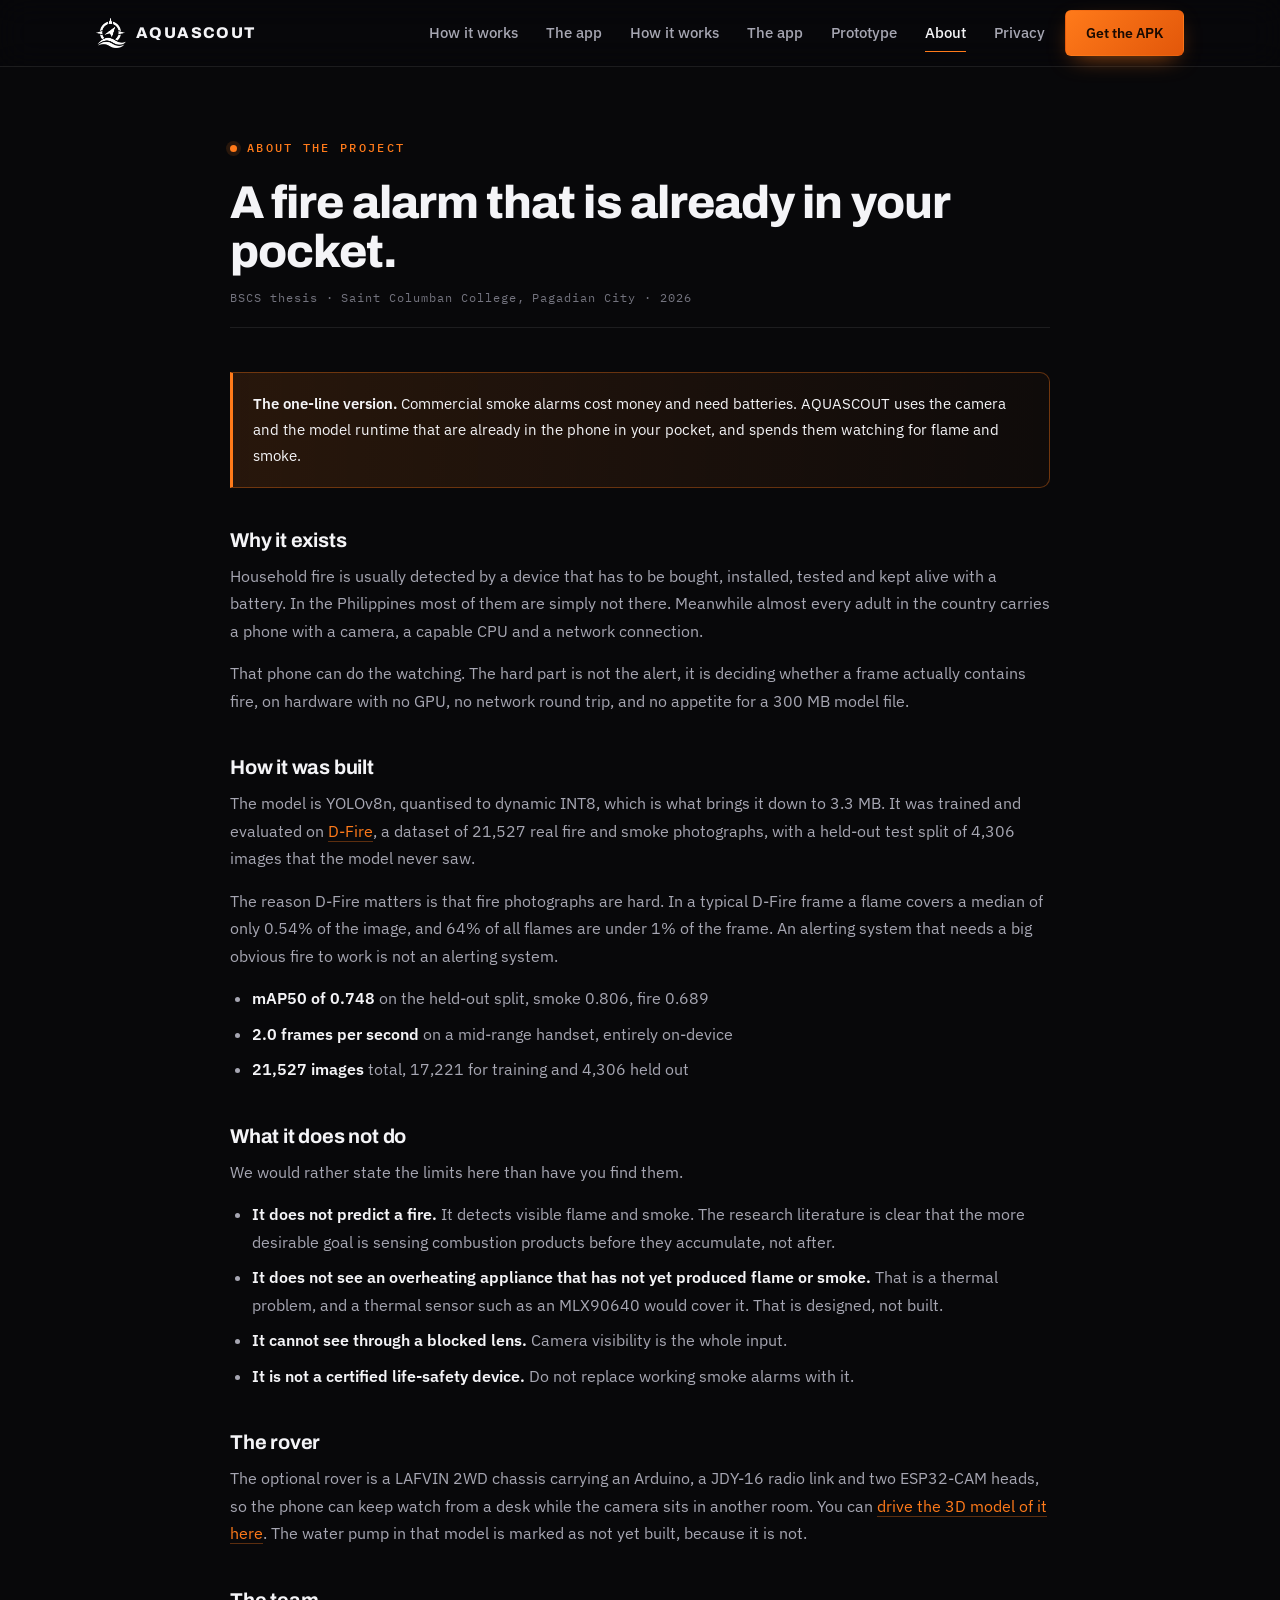
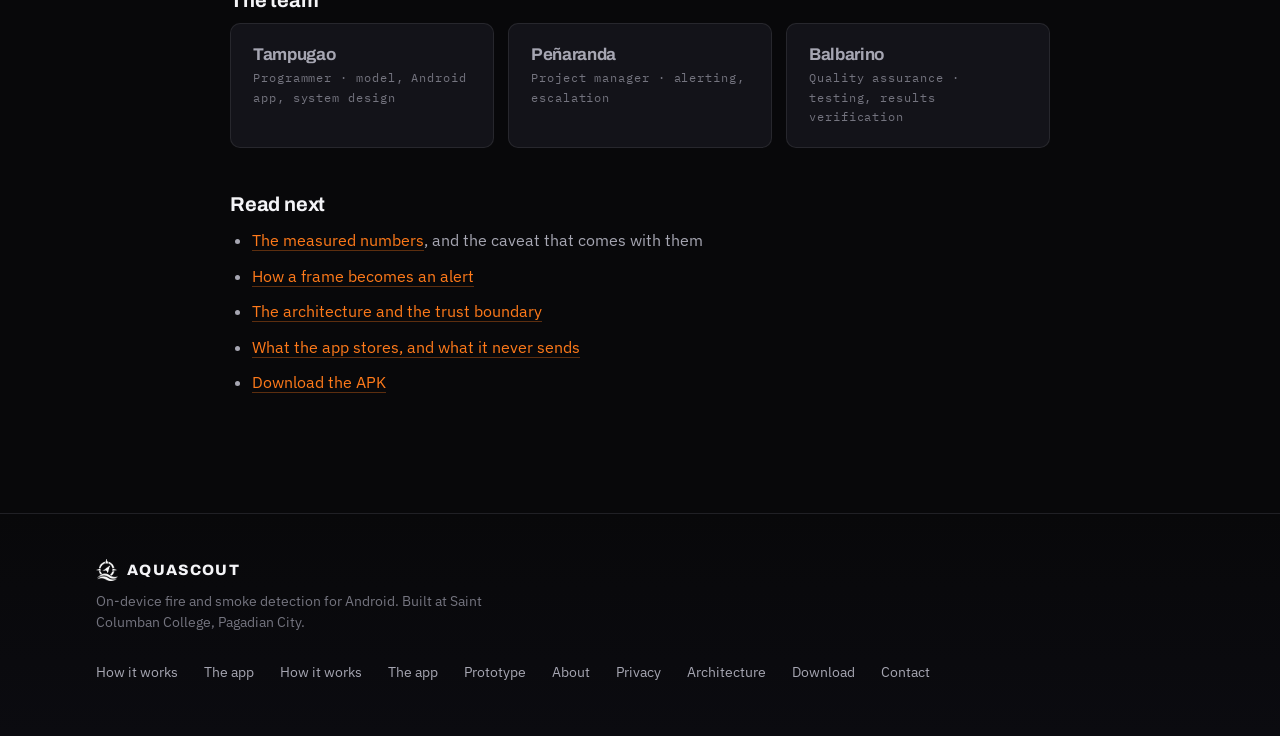
==== about.html @ 347cc7b7 "Team roles, drop the prototype band, and fix two real overflow bugs Team - Malolot is now Balbarino," ====
<!doctype html>
<html lang="en">
<head>
<meta charset="utf-8" />
<meta name="viewport" content="width=device-width, initial-scale=1" />
<title>About — AQUASCOUT</title>
<meta name="description" content="AQUASCOUT is a BSCS thesis project at Saint Columban College: on-device fire and smoke detection for Android, built on a custom YOLOv8n model." />
<meta name="theme-color" content="#08080A" />

<meta property="og:type" content="website" />
<meta property="og:site_name" content="AQUASCOUT" />
<meta property="og:title" content="About AQUASCOUT" />
<meta property="og:description" content="A BSCS thesis project at Saint Columban College, Pagadian City." />
<meta property="og:image" content="/og-image.png" />
<meta name="twitter:card" content="summary_large_image" />
<meta name="twitter:image" content="/og-image.png" />

<link rel="icon" type="image/png" sizes="32x32" href="/favicon-32.png" />
<link rel="icon" type="image/png" sizes="16x16" href="/favicon-16.png" />
<link rel="apple-touch-icon" sizes="180x180" href="/apple-touch-icon.png" />
<link rel="manifest" href="/site.webmanifest" />
<link rel="preconnect" href="https://fonts.googleapis.com" />
<link rel="preconnect" href="https://fonts.gstatic.com" crossorigin />
<link href="https://fonts.googleapis.com/css2?family=Archivo:wdth,wght@75..110,500..800&family=IBM+Plex+Mono:wght@400;500;600&family=IBM+Plex+Sans:wght@300;400;500;600&display=swap" rel="stylesheet" />
<link rel="stylesheet" href="/style.css" />
</head>
<body>

<header class="topbar">
  <div class="wrap topbar-inner">
    <a class="brand" href="/" aria-label="AQUASCOUT home">
      <img class="brand-mark" src="/mark-light.png" alt="" width="30" height="30" />
      <span class="brand-word">AQUASCOUT</span>
    </a>

    <nav class="topnav" id="topnav">
      <a href="/#how">How it works</a>
      <a href="/#screens">The app</a>
      <a href="/#how">How it works</a>
      <a href="/#screens">The app</a>
      <a href="/prototype">Prototype</a>
      <a href="/about" aria-current="page">About</a>
      <a href="/privacy">Privacy</a>
    </nav>

    <a class="btn btn-ember" href="/#get">Get the APK</a>

    <button class="burger" id="burger" aria-label="Menu" aria-expanded="false" aria-controls="topnav">
      <span></span><span></span>
    </button>
  </div>
</header>

<main>
  <div class="wrap page">
    <div class="page-inner">

      <header class="page-hd">
        <p class="kicker"><span class="tick" aria-hidden="true"></span> About the project</p>
        <h1>A fire alarm that is already in your pocket.</h1>
        <p class="meta">BSCS thesis &middot; Saint Columban College, Pagadian City &middot; 2026</p>
      </header>

      <div class="prose">
        <div class="callout">
          <p><strong>The one-line version.</strong> Commercial smoke alarms cost money and
          need batteries. AQUASCOUT uses the camera and the model runtime that are
          already in the phone in your pocket, and spends them watching for flame and smoke.</p>
        </div>

        <h2>Why it exists</h2>
        <p>
          Household fire is usually detected by a device that has to be bought,
          installed, tested and kept alive with a battery. In the Philippines most
          of them are simply not there. Meanwhile almost every adult in the country
          carries a phone with a camera, a capable CPU and a network connection.
        </p>
        <p>
          That phone can do the watching. The hard part is not the alert, it is
          deciding whether a frame actually contains fire, on hardware with no GPU,
          no network round trip, and no appetite for a 300 MB model file.
        </p>

        <h2>How it was built</h2>
        <p>
          The model is YOLOv8n, quantised to dynamic INT8, which is what brings it
          down to 3.3&nbsp;MB. It was trained and evaluated on
          <a href="/diagrams/how-it-works">D-Fire</a>, a dataset of 21,527 real fire
          and smoke photographs, with a held-out test split of 4,306 images that the
          model never saw.
        </p>
        <p>
          The reason D-Fire matters is that fire photographs are hard. In a typical
          D-Fire frame a flame covers a median of only 0.54% of the image, and 64% of
          all flames are under 1% of the frame. An alerting system that needs a big
          obvious fire to work is not an alerting system.
        </p>
        <ul>
          <li><strong>mAP50 of 0.748</strong> on the held-out split, smoke 0.806, fire 0.689</li>
          <li><strong>2.0 frames per second</strong> on a mid-range handset, entirely on-device</li>
          <li><strong>21,527 images</strong> total, 17,221 for training and 4,306 held out</li>
        </ul>

        <h2>What it does not do</h2>
        <p>
          We would rather state the limits here than have you find them.
        </p>
        <ul>
          <li><strong>It does not predict a fire.</strong> It detects visible flame and smoke. The research literature is clear that the more desirable goal is sensing combustion products before they accumulate, not after.</li>
          <li><strong>It does not see an overheating appliance that has not yet produced flame or smoke.</strong> That is a thermal problem, and a thermal sensor such as an MLX90640 would cover it. That is designed, not built.</li>
          <li><strong>It cannot see through a blocked lens.</strong> Camera visibility is the whole input.</li>
          <li><strong>It is not a certified life-safety device.</strong> Do not replace working smoke alarms with it.</li>
        </ul>

        <h2>The rover</h2>
        <p>
          The optional rover is a LAFVIN 2WD chassis carrying an Arduino, a JDY-16
          radio link and two ESP32-CAM heads, so the phone can keep watch from a desk
          while the camera sits in another room. You can
          <a href="/prototype">drive the 3D model of it here</a>. The water pump in
          that model is marked as not yet built, because it is not.
        </p>

        <h2>The team</h2>
        <div class="team-grid">
          <div class="member">
            <h3>Tampugao</h3>
            <p>Programmer &middot; model, Android app, system design</p>
          </div>
          <div class="member">
            <h3>Pe&ntilde;aranda</h3>
            <p>Project manager &middot; alerting, escalation</p>
          </div>
          <div class="member">
            <h3>Balbarino</h3>
            <p>Quality assurance &middot; testing, results verification</p>
          </div>
        </div>
      </div>

      <div class="prose" style="margin-top:46px">
        <h2>Read next</h2>
        <ul>
          <li><a href="/about">The measured numbers</a>, and the caveat that comes with them</li>
          <li><a href="/#how">How a frame becomes an alert</a></li>
          <li><a href="/diagrams/aquascout-architecture">The architecture and the trust boundary</a></li>
          <li><a href="/privacy">What the app stores, and what it never sends</a></li>
          <li><a href="/#get">Download the APK</a></li>
        </ul>
      </div>

    </div>
  </div>
</main>

<footer class="foot">
  <div class="wrap foot-inner">
    <div class="foot-l">
      <span class="foot-brand"><img src="/mark-light.png" alt="" width="22" height="22" /> AQUASCOUT</span>
      <span class="foot-sub">On-device fire and smoke detection for Android. Built at Saint Columban College, Pagadian City.</span>
    </div>
    <nav class="foot-nav">
      <a href="/#how">How it works</a>
      <a href="/#screens">The app</a>
      <a href="/#how">How it works</a>
      <a href="/#screens">The app</a>
      <a href="/prototype">Prototype</a>
      <a href="/about">About</a>
      <a href="/privacy">Privacy</a>
      <a href="/diagrams/aquascout-architecture">Architecture</a>
      <a href="/#get">Download</a>
      <a href="mailto:zhameersheraztampugao@gmail.com">Contact</a>
    </nav>
  </div>
</footer>

<script src="/nav.js"></script>
</body>
</html>
---- style.css ----
/* ============================================================
   AQUASCOUT — dark ember theme
   ------------------------------------------------------------
   The 3D page (prototype.css) was written against a token set
   where --ink is the dark surface and --ground is the light
   surface. Those ROLES are preserved here even though the names
   read backwards, so the 3D page keeps working. Do not swap
   them. New homepage code should use the semantic tokens at the
   top of this block instead.
   ============================================================ */

:root{
  /* Semantic tokens — use these in new markup */
  --bg:        #08080A;
  --bg-raise:  #0E0E13;
  --bg-card:   #131319;
  --bg-card-2: #17171E;
  --line:        rgba(255,255,255,.085);
  --line-strong: rgba(255,255,255,.16);
  --text:   #F4F4F7;
  --text-2: #A6A6B2;
  --text-3: #74747F;

  --ember:      #FF7A1A;
  --ember-lo:   #E2570A;
  --ember-hi:   #FFB347;
  --ember-soft: rgba(255,122,26,.13);
  --ember-line: rgba(255,122,26,.34);

  --green: #34D399;

  /* Legacy tokens consumed by prototype.css. Roles unchanged. */
  --ground:     #F4F4F7;   /* light surface  -> used as TEXT on dark */
  --surface:    #0E0E13;
  --surface-2:  #131319;
  --ink:        #08080A;   /* dark surface   -> used as BACKGROUND */
  --ink-soft:   #A6A6B2;
  --ink-faint:  #74747F;
  --rule:       rgba(255,255,255,.14);
  --rule-soft:  rgba(255,255,255,.07);

  --signal:      #FF7A1A;
  --signal-dim:  #FFB347;

  --feed:        #08080A;
  --feed-line:   rgba(255,255,255,.09);
  --feed-text:   #A6A6B2;

  --mono: "IBM Plex Mono", ui-monospace, SFMono-Regular, Menlo, monospace;
  --sans: "IBM Plex Sans", system-ui, -apple-system, "Segoe UI", sans-serif;
  --disp: "Archivo", var(--sans);

  --gut: clamp(20px, 5vw, 56px);
  --maxw: 1200px;
  --r: 10px;
  --r-sm: 6px;
}

*,*::before,*::after{ box-sizing:border-box; }

html{ -webkit-text-size-adjust:100%; scroll-behavior:smooth; }
@media (prefers-reduced-motion:reduce){ html{ scroll-behavior:auto; } }

body{
  margin:0;
  background:var(--bg);
  color:var(--text);
  font-family:var(--sans);
  font-size:16px;
  line-height:1.6;
  font-weight:400;
  overflow-x:hidden;
  -webkit-font-smoothing:antialiased;
}

img{ max-width:100%; display:block; }
a{ color:inherit; }

.wrap{
  width:100%;
  max-width:var(--maxw);
  margin-inline:auto;
  padding-inline:var(--gut);
}

:where(a,button,input,[tabindex]):focus-visible{
  outline:2px solid var(--ember);
  outline-offset:3px;
  border-radius:3px;
}

h1,h2,h3,h4{
  font-family:var(--disp);
  font-weight:800;
  letter-spacing:-.02em;
  line-height:1.05;
  margin:0;
}

/* ── Type helpers ───────────────────────────────────────── */

.kicker{
  display:flex; align-items:center; gap:10px;
  margin:0 0 22px;
  font-family:var(--mono);
  font-size:11.5px; font-weight:500;
  letter-spacing:.2em; text-transform:uppercase;
  color:var(--ember);
}
.kicker-mute{ color:var(--text-3); }

.tick{
  width:7px; height:7px; flex:0 0 7px;
  background:var(--ember);
  border-radius:50%;
  box-shadow:0 0 0 4px var(--ember-soft);
  animation:pulse 2.4s ease-in-out infinite;
}
@keyframes pulse{ 0%,100%{opacity:1} 50%{opacity:.28} }
@media (prefers-reduced-motion:reduce){ .tick{animation:none} }

.sec-head{ max-width:58ch; margin-bottom:clamp(34px,4vw,52px); }
.sec-head h2{ font-size:clamp(30px,4.4vw,48px); }
.sec-head p{
  margin:18px 0 0;
  font-size:16.5px; line-height:1.65;
  color:var(--text-2);
}
.sec-hd-row{
  display:flex; align-items:flex-end; justify-content:space-between;
  gap:24px; flex-wrap:wrap;
}

/* ── Top bar ───────────────────────────────────────────── */

.topbar{
  position:sticky; top:0; z-index:60;
  background:rgba(8,8,10,.72);
  backdrop-filter:blur(16px) saturate(1.5);
  -webkit-backdrop-filter:blur(16px) saturate(1.5);
  border-bottom:1px solid var(--line);
}
.topbar-inner{ display:flex; align-items:center; gap:20px; height:66px; }

.brand{
  display:flex; align-items:center; gap:10px;
  text-decoration:none; margin-right:auto;
}
.brand-mark{ width:30px; height:30px; }
.brand-word{
  font-family:var(--disp);
  font-weight:800; font-size:15.5px;
  letter-spacing:.09em;
  color:var(--text);
}

.topnav{ display:flex; gap:28px; }
.topnav a{
  text-decoration:none;
  font-size:14.5px; font-weight:500;
  color:var(--text-2);
  padding:7px 0;
  border-bottom:1px solid transparent;
  transition:color .18s, border-color .18s;
}
.topnav a:hover{ color:var(--text); border-bottom-color:var(--line-strong); }
.topnav a[aria-current="page"]{ color:var(--text); border-bottom-color:var(--ember); }

/* ── Buttons ───────────────────────────────────────────── */

.btn{
  display:inline-flex; align-items:center; justify-content:center; gap:9px;
  text-decoration:none;
  font-family:var(--sans);
  font-size:14px; font-weight:600;
  padding:11px 20px;
  border:1px solid transparent;
  border-radius:var(--r-sm);
  white-space:nowrap;
  transition:transform .16s, background .16s, border-color .16s, box-shadow .16s;
}
.btn svg{ transition:transform .16s; flex:0 0 auto; }
.btn:hover svg{ transform:translateX(3px); }

.btn-ember{
  background:linear-gradient(135deg,var(--ember) 0%,var(--ember-lo) 100%);
  color:#1A0A02;
  box-shadow:0 8px 24px -10px rgba(255,122,26,.75);
}
.btn-ember:hover{
  transform:translateY(-2px);
  box-shadow:0 14px 34px -12px rgba(255,122,26,.9);
  background:linear-gradient(135deg,#FF8A34 0%,var(--ember) 100%);
}

.btn-ghost{
  background:rgba(255,255,255,.03);
  color:var(--text);
  border-color:var(--line-strong);
}
.btn-ghost:hover{
  transform:translateY(-2px);
  background:rgba(255,255,255,.07);
  border-color:rgba(255,255,255,.28);
}

.btn-lg{ padding:16px 30px; font-size:15.5px; border-radius:8px; }

/* Inverse button. On the light ground this was paper-white; on the dark
   ground that reads as a slab, so it now carries the ember instead. */
.btn-paper{
  display:inline-flex; align-items:center; gap:9px;
  background:linear-gradient(135deg,var(--ember) 0%,var(--ember-lo) 100%);
  color:#1A0A02;
  text-decoration:none;
  font-size:15px; font-weight:600;
  padding:15px 26px;
  border-radius:var(--r-sm);
  box-shadow:0 8px 24px -10px rgba(255,122,26,.7);
  transition:transform .16s, background .16s;
}
.btn-paper:hover{
  transform:translateY(-2px);
  background:linear-gradient(135deg,#FF8A34 0%,var(--ember) 100%);
}
.btn-paper svg{ transition:transform .16s; }
.btn-paper:hover svg{ transform:translateX(3px); }
.btn-paper-sm{ padding:9px 16px; font-size:13.5px; }

.burger{
  display:none;
  width:40px; height:40px;
  background:none; border:1px solid var(--line-strong);
  border-radius:var(--r-sm);
  cursor:pointer; padding:0;
  position:relative;
}
.burger span{
  position:absolute; left:11px; right:11px; height:1.5px;
  background:var(--text);
  transition:transform .22s, opacity .22s;
}
.burger span:nth-child(1){ top:17px; }
.burger span:nth-child(2){ bottom:17px; }
.burger[aria-expanded="true"] span:nth-child(1){ transform:translateY(3px) rotate(45deg); }
.burger[aria-expanded="true"] span:nth-child(2){ transform:translateY(-3px) rotate(-45deg); }

/* ── Hero ──────────────────────────────────────────────── */

.hero{
  position:relative;
  padding:clamp(56px,8vw,104px) 0 clamp(60px,8vw,110px);
  overflow:hidden;
}
/* Two ember pools, one warm centre, one cool rim. Cheap depth, no image. */
.hero::before{
  content:"";
  position:absolute; inset:-30% -10% auto -10%; height:120%;
  background:
    radial-gradient(46% 42% at 76% 26%, rgba(255,122,26,.20), transparent 68%),
    radial-gradient(38% 34% at 14% 8%,  rgba(255,179,71,.09), transparent 70%);
  pointer-events:none;
}
/* Flowing wave lines lifted from the wordmark art. */
.hero::after{
  content:"";
  position:absolute; left:0; right:0; bottom:-2px; height:190px;
  background-repeat:no-repeat;
  background-size:100% 100%;
  background-image:url("data:image/svg+xml;utf8,\
<svg xmlns='http://www.w3.org/2000/svg' viewBox='0 0 1200 190' preserveAspectRatio='none'>\
<path d='M0 118 C 200 74, 400 150, 600 112 S 1000 62, 1200 104' fill='none' stroke='%23FF7A1A' stroke-opacity='.30' stroke-width='2'/>\
<path d='M0 148 C 220 108, 420 176, 640 140 S 1020 92, 1200 132' fill='none' stroke='%23FF7A1A' stroke-opacity='.18' stroke-width='2'/>\
<path d='M0 174 C 240 140, 460 196, 700 166 S 1060 130, 1200 162' fill='none' stroke='%23FFB347' stroke-opacity='.10' stroke-width='1.5'/>\
</svg>");
  pointer-events:none;
}
.hero-grid{
  position:relative; z-index:1;
  display:grid;
  grid-template-columns:minmax(0,1.06fr) minmax(0,.94fr);
  gap:clamp(36px,5.5vw,72px);
  align-items:center;
}

.hero-title{
  font-size:clamp(34px,4.6vw,58px);
  font-weight:800;
  letter-spacing:-.028em;
  line-height:1.04;
  margin-bottom:24px;
}
.hero-title span{ display:block; }
.hero-title .grad{
  background:linear-gradient(100deg,var(--ember-hi) 0%,var(--ember) 55%,var(--ember-lo) 100%);
  -webkit-background-clip:text;
  background-clip:text;
  color:transparent;
}

.hero-lede{
  max-width:48ch;
  margin:0 0 32px;
  font-size:17.5px; line-height:1.62;
  color:var(--text-2);
}

.hero-actions{ display:flex; flex-wrap:wrap; align-items:center; gap:14px; }

.hero-chips{
  display:flex; flex-wrap:wrap; gap:10px;
  margin:30px 0 0; padding:0; list-style:none;
}
.hero-chips li{
  display:flex; align-items:center; gap:7px;
  font-family:var(--mono);
  font-size:11px; letter-spacing:.11em; text-transform:uppercase;
  color:var(--text-3);
  border:1px solid var(--line);
  border-radius:100px;
  padding:6px 13px;
  background:rgba(255,255,255,.02);
}
.hero-chips li::before{
  content:""; width:5px; height:5px; border-radius:50%;
  background:var(--ember);
}

/* ── The viewfinder (signature) ─────────────────────────── */

.hero-rig{ margin:0; }

.rig{
  position:relative;
  background:var(--feed);
  border:1px solid var(--line-strong);
  border-radius:var(--r);
  overflow:hidden;
  box-shadow:
    0 1px 0 rgba(255,255,255,.05) inset,
    0 40px 80px -34px rgba(0,0,0,.95),
    0 0 70px -30px rgba(255,122,26,.45);
}
.rig canvas{ display:block; width:100%; height:auto; }

.rig-caption{
  display:flex; align-items:center; gap:9px;
  padding:11px 15px;
  border-top:1px solid var(--line);
  background:rgba(255,255,255,.015);
  font-family:var(--mono);
  font-size:10.5px; letter-spacing:.1em; text-transform:uppercase;
  color:var(--text-3);
}
.rig-dot{
  width:5px; height:5px; border-radius:50%;
  background:var(--ember);
  box-shadow:0 0 8px var(--ember);
  animation:pulse 1.6s ease-in-out infinite;
}
@media (prefers-reduced-motion:reduce){ .rig-dot{animation:none} }

.hero-rig figcaption{
  margin-top:14px;
  font-size:13.5px; line-height:1.5;
  color:var(--text-3);
  max-width:42ch;
}

/* ── Readouts ──────────────────────────────────────────── */

.measures{ padding:clamp(56px,8vw,96px) 0; }

.readouts{
  display:grid;
  grid-template-columns:repeat(3,1fr);
  gap:16px;
}
.readout{
  position:relative;
  overflow:hidden;
  background:
    linear-gradient(180deg,rgba(255,255,255,.035),rgba(255,255,255,0)),
    var(--bg-card);
  border:1px solid var(--line);
  border-radius:var(--r);
  padding:clamp(24px,3vw,32px);
  display:flex; flex-direction:column; gap:7px;
}
.readout::after{
  content:"";
  position:absolute; left:0; right:0; top:0; height:1px;
  background:linear-gradient(90deg,transparent,var(--ember-line),transparent);
}
.readout-num{
  font-family:var(--mono);
  font-size:clamp(38px,5vw,56px);
  font-weight:600; line-height:1;
  letter-spacing:-.035em;
  font-variant-numeric:tabular-nums;
  background:linear-gradient(180deg,#FFFFFF 25%,#FFB347 100%);
  -webkit-background-clip:text; background-clip:text; color:transparent;
}
.readout-key{
  font-family:var(--mono);
  font-size:11px; letter-spacing:.15em; text-transform:uppercase;
  color:var(--ember);
  font-weight:500;
}
.readout-note{ font-size:13.5px; color:var(--text-3); line-height:1.45; }

.measure-foot{
  margin:26px 0 0;
  font-size:14.5px; color:var(--text-3);
  max-width:68ch;
  padding-left:16px;
  border-left:2px solid var(--ember-line);
}

/* ── Feature cards ─────────────────────────────────────── */

.does{ padding:clamp(56px,8vw,96px) 0; }

.features{
  display:grid;
  grid-template-columns:repeat(2,minmax(0,1fr));
  gap:16px;
  margin:0;
}
.feature{
  position:relative;
  background:var(--bg-card);
  border:1px solid var(--line);
  border-radius:var(--r);
  padding:clamp(24px,2.8vw,32px);
  transition:border-color .2s, transform .2s, background .2s;
}
.feature:hover{
  border-color:var(--ember-line);
  transform:translateY(-3px);
  background:var(--bg-card-2);
}
.feat-ico{
  width:40px; height:40px;
  display:grid; place-content:center;
  border-radius:9px;
  background:var(--ember-soft);
  border:1px solid var(--ember-line);
  color:var(--ember);
  margin-bottom:18px;
}
.feature dt{
  font-family:var(--disp);
  font-weight:700; font-size:21px;
  letter-spacing:-.012em;
  margin-bottom:9px;
}
.feature dd{ margin:0; font-size:15px; color:var(--text-2); max-width:46ch; line-height:1.62; }
.feature dd a{
  color:var(--ember); font-weight:500;
  text-decoration:none;
  border-bottom:1px solid var(--ember-line);
  transition:border-color .18s;
}
.feature dd a:hover{ border-bottom-color:var(--ember); }
.feature dd a svg{ vertical-align:-2px; transition:transform .18s; }
.feature dd a:hover svg{ transform:translateX(3px); }

/* ── How it works ──────────────────────────────────────── */

.how{ padding:clamp(56px,8vw,96px) 0; }
.steps{
  display:grid;
  grid-template-columns:repeat(3,minmax(0,1fr));
  gap:0;
  margin:0;
  border:1px solid var(--line);
  border-radius:var(--r);
  overflow:hidden;
  background:var(--line);
  gap:1px;
}
.step{
  background:var(--bg-card);
  padding:clamp(26px,3vw,36px);
  display:flex; flex-direction:column; gap:12px;
}
.step-n{
  font-family:var(--mono);
  font-size:12px; letter-spacing:.18em;
  color:var(--ember);
}
.step h3{ font-size:20px; font-weight:700; }
.step p{ margin:0; font-size:14.5px; color:var(--text-2); line-height:1.6; max-width:34ch; }

/* ── Prototype band ─────────────────────────────────────── */

.proto-band{
  position:relative;
  overflow:hidden;
  background:
    radial-gradient(70% 120% at 84% 18%, rgba(255,122,26,.26), transparent 62%),
    linear-gradient(180deg,#111116 0%,#08080A 100%);
  border-top:1px solid var(--line);
  border-bottom:1px solid var(--line);
  padding:clamp(56px,8vw,96px) 0;
}
.proto-inner{
  position:relative; z-index:1;
  display:grid;
  grid-template-columns:minmax(0,1fr) minmax(0,1fr);
  gap:clamp(32px,5vw,72px);
  align-items:center;
}
.proto-band h2{ font-size:clamp(28px,4.2vw,44px); margin-bottom:20px; }
.proto-band p{
  margin:0 0 28px;
  font-size:16.5px; line-height:1.65;
  color:var(--text-2);
  max-width:48ch;
}
.proto-plate{ display:flex; justify-content:center; }
.proto-svg{ width:100%; max-width:420px; height:auto; }
.proto-svg .wire path{ stroke:var(--line-strong); stroke-width:1; fill:none; }
.proto-svg .part rect,
.proto-svg .part circle{ fill:none; stroke:var(--text-3); stroke-width:1.4; }
.proto-svg .part circle{ fill:var(--ember); stroke:none; opacity:.55; }

/* ── App screens (real device captures) ───────────────── */

.screens{
  padding:clamp(56px,8vw,96px) 0;
  /* Clips the ember glow behind the handsets. That glow deliberately extends
     past the handset by 28% on each side; at narrow widths that pushed the
     document wider than the viewport and the whole page scrolled sideways. */
  overflow:hidden;
}

.screen-grid{
  display:grid;
  grid-template-columns:repeat(2,minmax(0,1fr));
  gap:clamp(24px,4vw,56px);
  /* Pulled in from the page width. At full width two 290px phones drift to
     opposite edges and read as unrelated, not as a pair. */
  max-width:760px;
  margin-inline:auto;
  justify-items:center;
  align-items:start;
}
.screen-grid > *{ min-width:0; }

.phone-shot{
  position:relative;
  width:min(290px,100%);
  isolation:isolate;
}
/* Ember pool behind the handset so the shot sits in the palette instead of
   floating on flat black. */
.phone-shot::before{
  content:"";
  position:absolute; z-index:-1;
  left:-28%; right:-28%; top:6%; bottom:2%;
  background:radial-gradient(50% 50% at 50% 46%, rgba(255,122,26,.24), transparent 70%);
  pointer-events:none;
}
.phone-shell{
  border-radius:30px;
  padding:9px;
  background:linear-gradient(160deg,#2C2C36 0%,#131319 55%,#0C0C10 100%);
  border:1px solid rgba(255,255,255,.13);
  box-shadow:
    0 1px 0 rgba(255,255,255,.10) inset,
    0 44px 80px -38px rgba(0,0,0,.95),
    0 0 90px -34px rgba(255,122,26,.45);
}
.phone-shell img{
  width:100%; height:auto; display:block;
  border-radius:22px;
}
.shot-cap{
  margin:16px 0 0;
  text-align:center;
  font-family:var(--mono);
  font-size:10.5px; letter-spacing:.16em; text-transform:uppercase;
  color:var(--text-3);
}
.shot-cap b{ display:block; color:var(--text-2); font-weight:600; margin-bottom:4px; letter-spacing:.1em; }

@media (max-width:760px){
  .screen-grid{ grid-template-columns:1fr; gap:36px; }
  .phone-shot{ width:min(250px,78%); }
}

/* ── Download ──────────────────────────────────────────── */

.get{ padding:clamp(64px,9vw,116px) 0 clamp(70px,9vw,120px); }

.get-card{
  position:relative;
  overflow:hidden;
  /* Narrower than the page wrap. Stretched to 1200px the copy sits in the left
     third and the right half reads as an empty mistake. */
  max-width:780px;
  background:
    linear-gradient(180deg,rgba(255,255,255,.04),rgba(255,255,255,0)),
    var(--bg-card);
  border:1px solid var(--line-strong);
  border-radius:16px;
  padding:clamp(28px,4vw,48px);
}
.get-card::before{
  content:"";
  position:absolute; inset:auto -20% -70% -20%; height:150%;
  background:radial-gradient(50% 50% at 50% 100%, rgba(255,122,26,.22), transparent 70%);
  pointer-events:none;
}
.get-card > *{ position:relative; z-index:1; }
.get h2{ font-size:clamp(28px,4.4vw,46px); margin-bottom:18px; max-width:20ch; }
.get-lede{ margin:0 0 30px; font-size:16.5px; color:var(--text-2); max-width:56ch; }

.get-facts{
  display:flex; flex-wrap:wrap; gap:10px;
  margin:26px 0 30px; padding:0; list-style:none;
}
.get-facts li{
  font-family:var(--mono);
  font-size:11px; letter-spacing:.1em; text-transform:uppercase;
  color:var(--text-3);
  border:1px solid var(--line);
  border-radius:100px;
  padding:6px 13px;
}
.get-facts li b{ color:var(--text); font-weight:600; }

.sha{
  margin:22px 0 0;
  font-family:var(--mono);
  font-size:11.5px; line-height:1.7;
  color:var(--text-3);
  word-break:break-all;
}
.sha b{ color:var(--text-2); font-weight:600; }


.play-note{
  margin:20px 0 0; padding:14px 18px;
  border:1px solid var(--line);
  border-left:2px solid var(--ember);
  border-radius:0 var(--r-sm) var(--r-sm) 0;
  background:rgba(255,255,255,.02);
  font-size:14px; color:var(--text-2);
  max-width:62ch;
}

/* ── Footer ────────────────────────────────────────────── */

.foot{
  border-top:1px solid var(--line);
  background:linear-gradient(180deg,#08080A,#0B0B10);
  padding:44px 0 52px;
}
.foot-inner{
  display:flex; flex-wrap:wrap; gap:28px;
  align-items:flex-start; justify-content:space-between;
}
.foot-l{ max-width:40ch; }
.foot-brand{
  display:flex; align-items:center; gap:9px;
  font-family:var(--disp); font-weight:800; font-size:15px;
  letter-spacing:.09em;
}
.foot-brand img{ width:22px; height:22px; }
.foot-sub{ display:block; margin-top:9px; font-size:13.5px; color:var(--text-3); line-height:1.55; }
.foot-nav{ display:flex; flex-wrap:wrap; gap:10px 26px; }
.foot-nav a{
  font-size:14px; color:var(--text-2);
  text-decoration:none;
  border-bottom:1px solid transparent;
  transition:color .18s, border-color .18s;
}
.foot-nav a:hover{ color:var(--text); border-bottom-color:var(--ember); }

/* ── Prose pages (About, Privacy) ──────────────────────── */

.page{ padding:clamp(40px,6vw,72px) 0 clamp(60px,8vw,100px); }
.page-inner{ max-width:820px; margin-inline:auto; }

.page-hd{ margin-bottom:44px; }
.page-hd h1{
  font-size:clamp(30px,4.4vw,46px);
  margin:0 0 12px;
}
.page-hd .meta{
  font-family:var(--mono);
  font-size:12px; letter-spacing:.08em;
  color:var(--text-3);
  margin:0; padding-bottom:20px;
  border-bottom:1px solid var(--line);
}

.prose{ font-size:16px; line-height:1.72; color:var(--text-2); }
.prose h2{
  font-size:20px; font-weight:700;
  margin:42px 0 12px;
  color:var(--text);
  letter-spacing:-.01em;
}
.prose h2:first-child{ margin-top:0; }
.prose p{ margin:0 0 15px; }
.prose ul{ margin:0 0 16px; padding-left:22px; }
.prose li{ margin-bottom:8px; }
.prose strong{ color:var(--text); font-weight:600; }
.prose a{ color:var(--ember); text-decoration:none; border-bottom:1px solid var(--ember-line); }
.prose a:hover{ border-bottom-color:var(--ember); }
.prose code{
  font-family:var(--mono); font-size:.87em;
  background:rgba(255,255,255,.05);
  border:1px solid var(--line);
  border-radius:4px; padding:1px 6px;
  color:var(--ember-hi);
}

.callout{
  border:1px solid var(--ember-line);
  border-left:3px solid var(--ember);
  background:linear-gradient(90deg,var(--ember-soft),rgba(255,122,26,.03));
  padding:18px 20px;
  border-radius:0 var(--r) var(--r) 0;
  margin:0 0 32px;
}
.callout p{ margin:0; font-size:15px; color:var(--text); }

.card{
  background:var(--bg-card);
  border:1px solid var(--line);
  border-radius:var(--r);
  padding:24px 26px;
  margin:0 0 34px;
}
.card > h2{
  margin:0 0 14px;
  font-family:var(--mono);
  font-size:11px; letter-spacing:.2em; text-transform:uppercase;
  color:var(--ember);
}
.table-scroll{ overflow-x:auto; margin:0 -4px; padding:0 4px; }
table{ border-collapse:collapse; width:100%; min-width:460px; font-size:14.5px; }
th,td{
  text-align:left; padding:11px 12px;
  border-bottom:1px solid var(--line);
  vertical-align:top;
}
th{
  font-family:var(--mono); font-size:10.5px;
  letter-spacing:.14em; text-transform:uppercase;
  color:var(--text-3); font-weight:600;
}
td:first-child{
  font-family:var(--mono); font-size:13px;
  color:var(--ember-hi); white-space:nowrap;
}
td{ color:var(--text-2); line-height:1.55; }

.team-grid{
  display:grid;
  grid-template-columns:repeat(auto-fit,minmax(210px,1fr));
  gap:14px;
  margin:0 0 8px;
}
.member{
  background:var(--bg-card);
  border:1px solid var(--line);
  border-radius:var(--r);
  padding:22px 22px 20px;
}
.member h3{ font-size:17px; font-weight:700; margin:0 0 4px; }
.member p{
  margin:0; font-family:var(--mono); font-size:11.5px;
  letter-spacing:.08em; color:var(--text-3);
}

.pill-row{ display:flex; flex-wrap:wrap; gap:9px; margin:0 0 20px; padding:0; list-style:none; }
.pill-row li{
  font-family:var(--mono); font-size:11px;
  letter-spacing:.1em; text-transform:uppercase;
  color:var(--text-2);
  border:1px solid var(--line-strong);
  border-radius:100px;
  padding:7px 14px;
  background:rgba(255,255,255,.025);
}

/* ── Reveal on scroll ──────────────────────────────────── */

.reveal{
  opacity:0;
  transform:translateY(14px);
  transition:opacity .62s cubic-bezier(.22,1,.36,1), transform .62s cubic-bezier(.22,1,.36,1);
  transition-delay:var(--d,0s);
}
.reveal.in{ opacity:1; transform:none; }
@media (prefers-reduced-motion:reduce){
  .reveal{ opacity:1; transform:none; transition:none; }
}

/* ── Responsive ────────────────────────────────────────── */

@media (max-width:1000px){
  /* minmax(0,1fr) not 1fr: a grid item defaults to min-width:auto, and the
     viewfinder canvas has an intrinsic width, which would force the column
     wider than the screen and scroll the whole page sideways. */
  .hero-grid{ grid-template-columns:minmax(0,1fr); }
  .hero-rig{ max-width:520px; min-width:0; }
  .rig{ min-width:0; }
  .proto-inner{ grid-template-columns:minmax(0,1fr); }
  .proto-plate{ order:-1; }
  .steps{ grid-template-columns:minmax(0,1fr); }
}

/* Nav collapses to the burger EARLY, at 900px rather than 720px. Between 720
   and 900 the five links plus the CTA genuinely do not fit beside the brand,
   and the CTA hung off the right edge. Found by sweeping 320 to 1440. */
@media (max-width:900px){
  .topnav{
    position:absolute; top:66px; left:0; right:0;
    flex-direction:column; gap:0;
    /* Fully opaque. At .97 plus a backdrop blur the hero headline still read
       through between the links, which made the menu look broken. */
    background:#0A0A0D;
    border-bottom:1px solid var(--line);
    box-shadow:0 24px 40px -20px rgba(0,0,0,.9);
    padding:8px var(--gut) 16px;
    display:none;
  }
  .topnav.open{ display:flex; }
  .topnav a{ padding:14px 0; border-bottom:1px solid var(--line); }
  /* Only the top bar's button is dropped. The hero CTA is the whole point
     of the page and must survive on a phone. */
  .topbar .btn{ display:none; }
  .burger{ display:block; }
}

@media (max-width:720px){
  .readouts{ grid-template-columns:1fr; }
  .features{ grid-template-columns:1fr; }
  .hero-actions{ flex-direction:column; align-items:stretch; }
  .hero-actions .btn{ justify-content:center; width:100%; }
  .foot-inner{ flex-direction:column; }
  .get-card{ padding:26px 20px; }
}
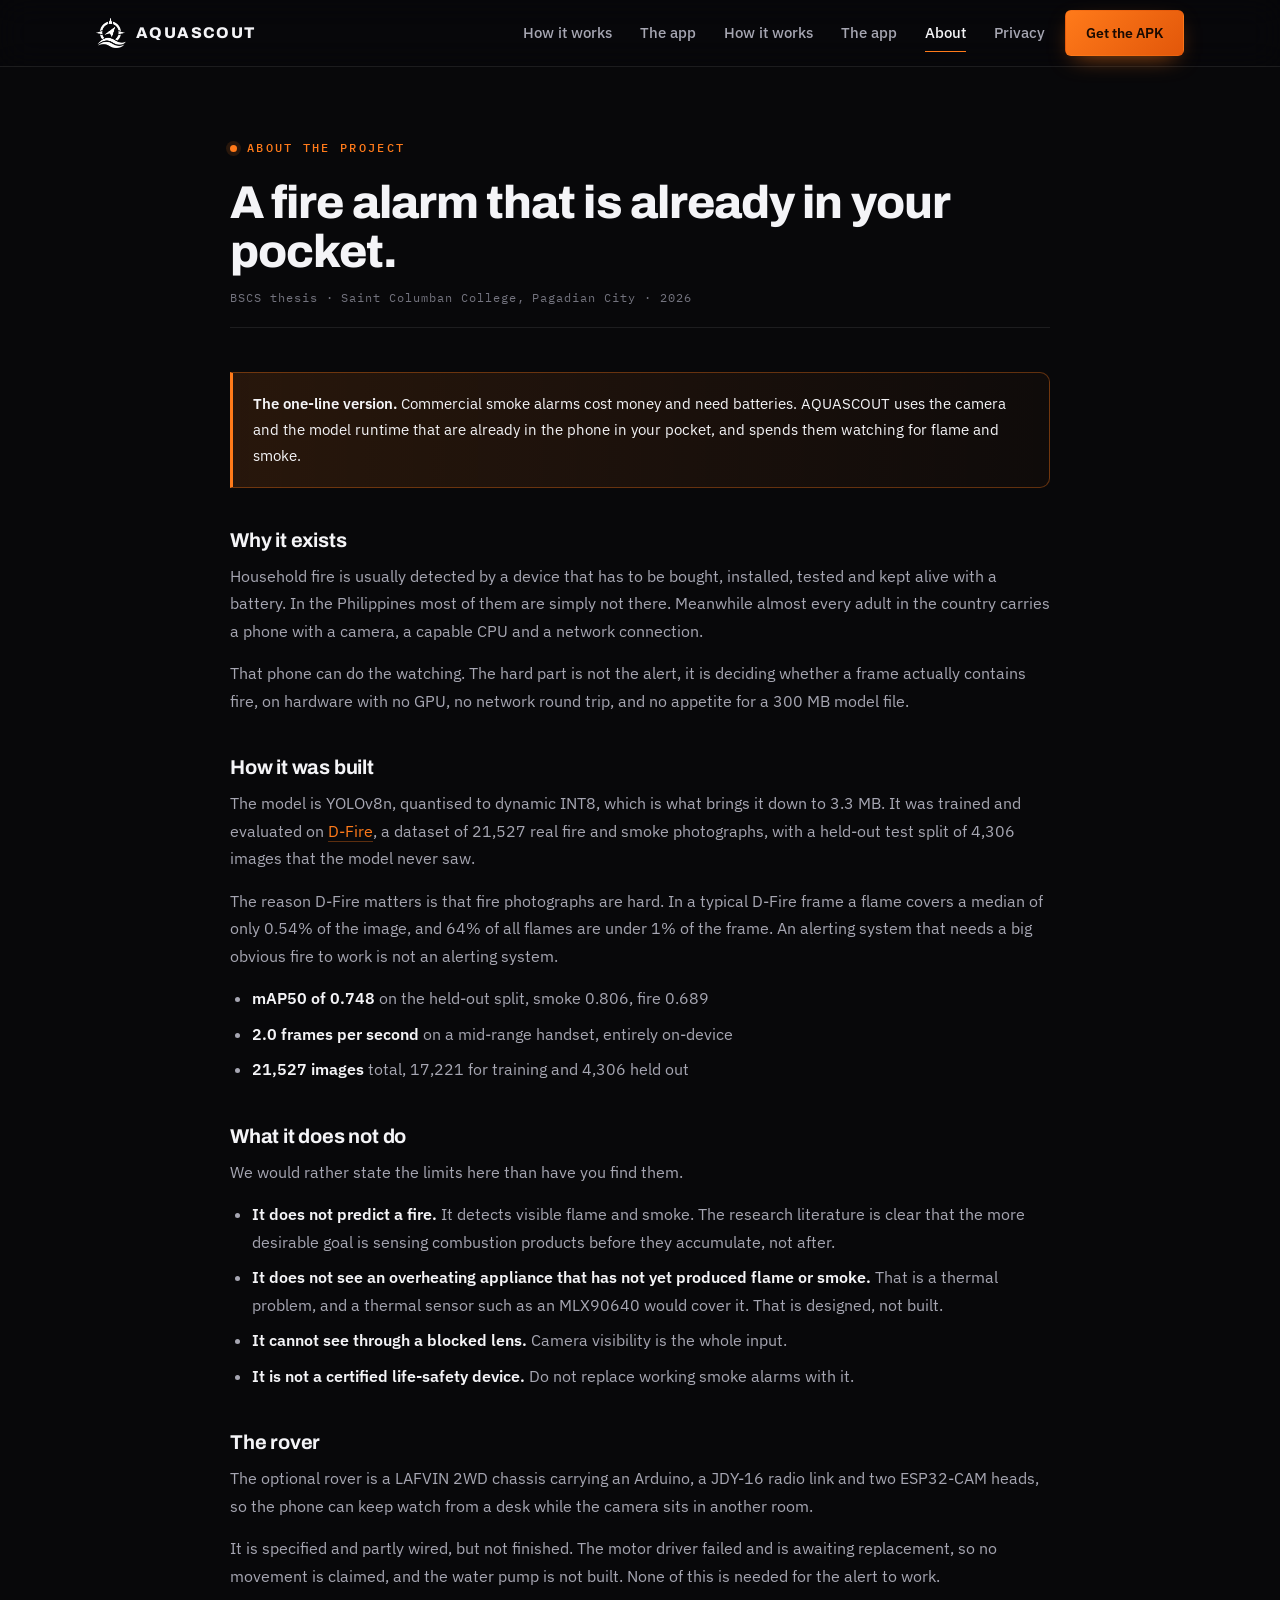
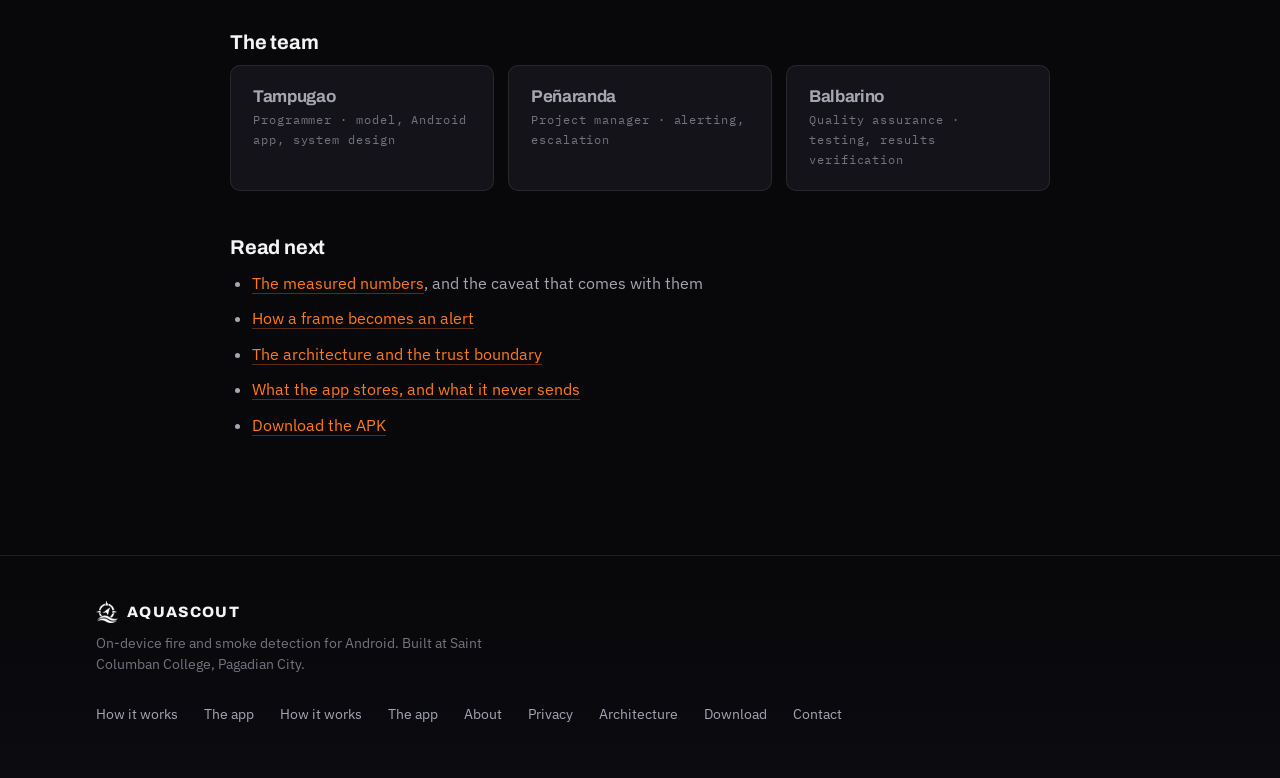
==== commit 9953a1bc: "Remove the 3D prototype and fix the mobile gutters The prototype page, its stylesheet and its script" ====
--- a/about.html
+++ b/about.html
@@ -15,6 +15,8 @@
 <meta name="twitter:card" content="summary_large_image" />
 <meta name="twitter:image" content="/og-image.png" />
 
+<link rel="icon" type="image/png" sizes="32x32" href="/favicon-32-light.png" media="(prefers-color-scheme: light)" />
+<link rel="icon" type="image/png" sizes="16x16" href="/favicon-16-light.png" media="(prefers-color-scheme: light)" />
 <link rel="icon" type="image/png" sizes="32x32" href="/favicon-32.png" />
 <link rel="icon" type="image/png" sizes="16x16" href="/favicon-16.png" />
 <link rel="apple-touch-icon" sizes="180x180" href="/apple-touch-icon.png" />
@@ -38,7 +40,6 @@
       <a href="/#screens">The app</a>
       <a href="/#how">How it works</a>
       <a href="/#screens">The app</a>
-      <a href="/prototype">Prototype</a>
       <a href="/about" aria-current="page">About</a>
       <a href="/privacy">Privacy</a>
     </nav>
@@ -116,9 +117,12 @@
         <p>
           The optional rover is a LAFVIN 2WD chassis carrying an Arduino, a JDY-16
           radio link and two ESP32-CAM heads, so the phone can keep watch from a desk
-          while the camera sits in another room. You can
-          <a href="/prototype">drive the 3D model of it here</a>. The water pump in
-          that model is marked as not yet built, because it is not.
+          while the camera sits in another room.
+        </p>
+        <p>
+          It is specified and partly wired, but not finished. The motor driver
+          failed and is awaiting replacement, so no movement is claimed, and the
+          water pump is not built. None of this is needed for the alert to work.
         </p>
 
         <h2>The team</h2>
@@ -164,7 +168,6 @@
       <a href="/#screens">The app</a>
       <a href="/#how">How it works</a>
       <a href="/#screens">The app</a>
-      <a href="/prototype">Prototype</a>
       <a href="/about">About</a>
       <a href="/privacy">Privacy</a>
       <a href="/diagrams/aquascout-architecture">Architecture</a>
--- a/style.css
+++ b/style.css
@@ -1,12 +1,10 @@
 /* ============================================================
    AQUASCOUT — dark ember theme
    ------------------------------------------------------------
-   The 3D page (prototype.css) was written against a token set
-   where --ink is the dark surface and --ground is the light
-   surface. Those ROLES are preserved here even though the names
-   read backwards, so the 3D page keeps working. Do not swap
-   them. New homepage code should use the semantic tokens at the
-   top of this block instead.
+   --ink is the dark surface and --ground is the light one, so
+   text is coloured with --ground. The names read backwards.
+   That inversion is load-bearing and predates this file. Do not
+   "fix" it. New markup should use the semantic tokens above.
    ============================================================ */
 
 :root{
@@ -29,7 +27,7 @@
 
   --green: #34D399;
 
-  /* Legacy tokens consumed by prototype.css. Roles unchanged. */
+  /* Inherited from the pre-rewrite palette. Roles unchanged. */
   --ground:     #F4F4F7;   /* light surface  -> used as TEXT on dark */
   --surface:    #0E0E13;
   --surface-2:  #131319;
@@ -493,39 +491,6 @@
 .step h3{ font-size:20px; font-weight:700; }
 .step p{ margin:0; font-size:14.5px; color:var(--text-2); line-height:1.6; max-width:34ch; }
 
-/* ── Prototype band ─────────────────────────────────────── */
-
-.proto-band{
-  position:relative;
-  overflow:hidden;
-  background:
-    radial-gradient(70% 120% at 84% 18%, rgba(255,122,26,.26), transparent 62%),
-    linear-gradient(180deg,#111116 0%,#08080A 100%);
-  border-top:1px solid var(--line);
-  border-bottom:1px solid var(--line);
-  padding:clamp(56px,8vw,96px) 0;
-}
-.proto-inner{
-  position:relative; z-index:1;
-  display:grid;
-  grid-template-columns:minmax(0,1fr) minmax(0,1fr);
-  gap:clamp(32px,5vw,72px);
-  align-items:center;
-}
-.proto-band h2{ font-size:clamp(28px,4.2vw,44px); margin-bottom:20px; }
-.proto-band p{
-  margin:0 0 28px;
-  font-size:16.5px; line-height:1.65;
-  color:var(--text-2);
-  max-width:48ch;
-}
-.proto-plate{ display:flex; justify-content:center; }
-.proto-svg{ width:100%; max-width:420px; height:auto; }
-.proto-svg .wire path{ stroke:var(--line-strong); stroke-width:1; fill:none; }
-.proto-svg .part rect,
-.proto-svg .part circle{ fill:none; stroke:var(--text-3); stroke-width:1.4; }
-.proto-svg .part circle{ fill:var(--ember); stroke:none; opacity:.55; }
-
 /* ── App screens (real device captures) ───────────────── */
 
 .screens{
@@ -682,7 +647,11 @@
 
 /* ── Prose pages (About, Privacy) ──────────────────────── */
 
-.page{ padding:clamp(40px,6vw,72px) 0 clamp(60px,8vw,100px); }
+/* padding-block, NOT the `padding` shorthand. This element also carries .wrap,
+   and the shorthand resets padding-left/right to 0, wiping the page gutter.
+   On a 394px phone every line of About and Privacy ran flush to the screen
+   edge. Caught by probing computed padding, not by looking at 1440px. */
+.page{ padding-block:clamp(40px,6vw,72px) clamp(60px,8vw,100px); }
 .page-inner{ max-width:820px; margin-inline:auto; }
 
 .page-hd{ margin-bottom:44px; }
@@ -761,6 +730,39 @@
 }
 td{ color:var(--text-2); line-height:1.55; }
 
+/* Three columns do not fit a phone: the table has a 460px floor, so on a 394px
+   screen it scrolled sideways and the third column was simply cut off. Below
+   620px each row becomes its own stacked card, labelled by data-label. */
+@media (max-width:620px){
+  .table-scroll{ overflow-x:visible; margin:0; padding:0; }
+  table{ min-width:0; display:block; }
+  thead{ display:none; }
+  tbody{ display:block; }
+  tr{
+    display:block;
+    border:1px solid var(--line);
+    border-radius:var(--r-sm);
+    padding:14px 16px;
+    margin:0 0 12px;
+    background:rgba(255,255,255,.02);
+  }
+  td{
+    display:block;
+    border:0; padding:0;
+    white-space:normal;
+  }
+  td + td{ margin-top:10px; }
+  td::before{
+    content:attr(data-label);
+    display:block;
+    font-family:var(--mono); font-size:10px;
+    letter-spacing:.16em; text-transform:uppercase;
+    color:var(--text-3);
+    margin-bottom:3px;
+  }
+  td:first-child{ font-size:14px; color:var(--text); }
+}
+
 .team-grid{
   display:grid;
   grid-template-columns:repeat(auto-fit,minmax(210px,1fr));
@@ -812,8 +814,6 @@
   .hero-grid{ grid-template-columns:minmax(0,1fr); }
   .hero-rig{ max-width:520px; min-width:0; }
   .rig{ min-width:0; }
-  .proto-inner{ grid-template-columns:minmax(0,1fr); }
-  .proto-plate{ order:-1; }
   .steps{ grid-template-columns:minmax(0,1fr); }
 }
 
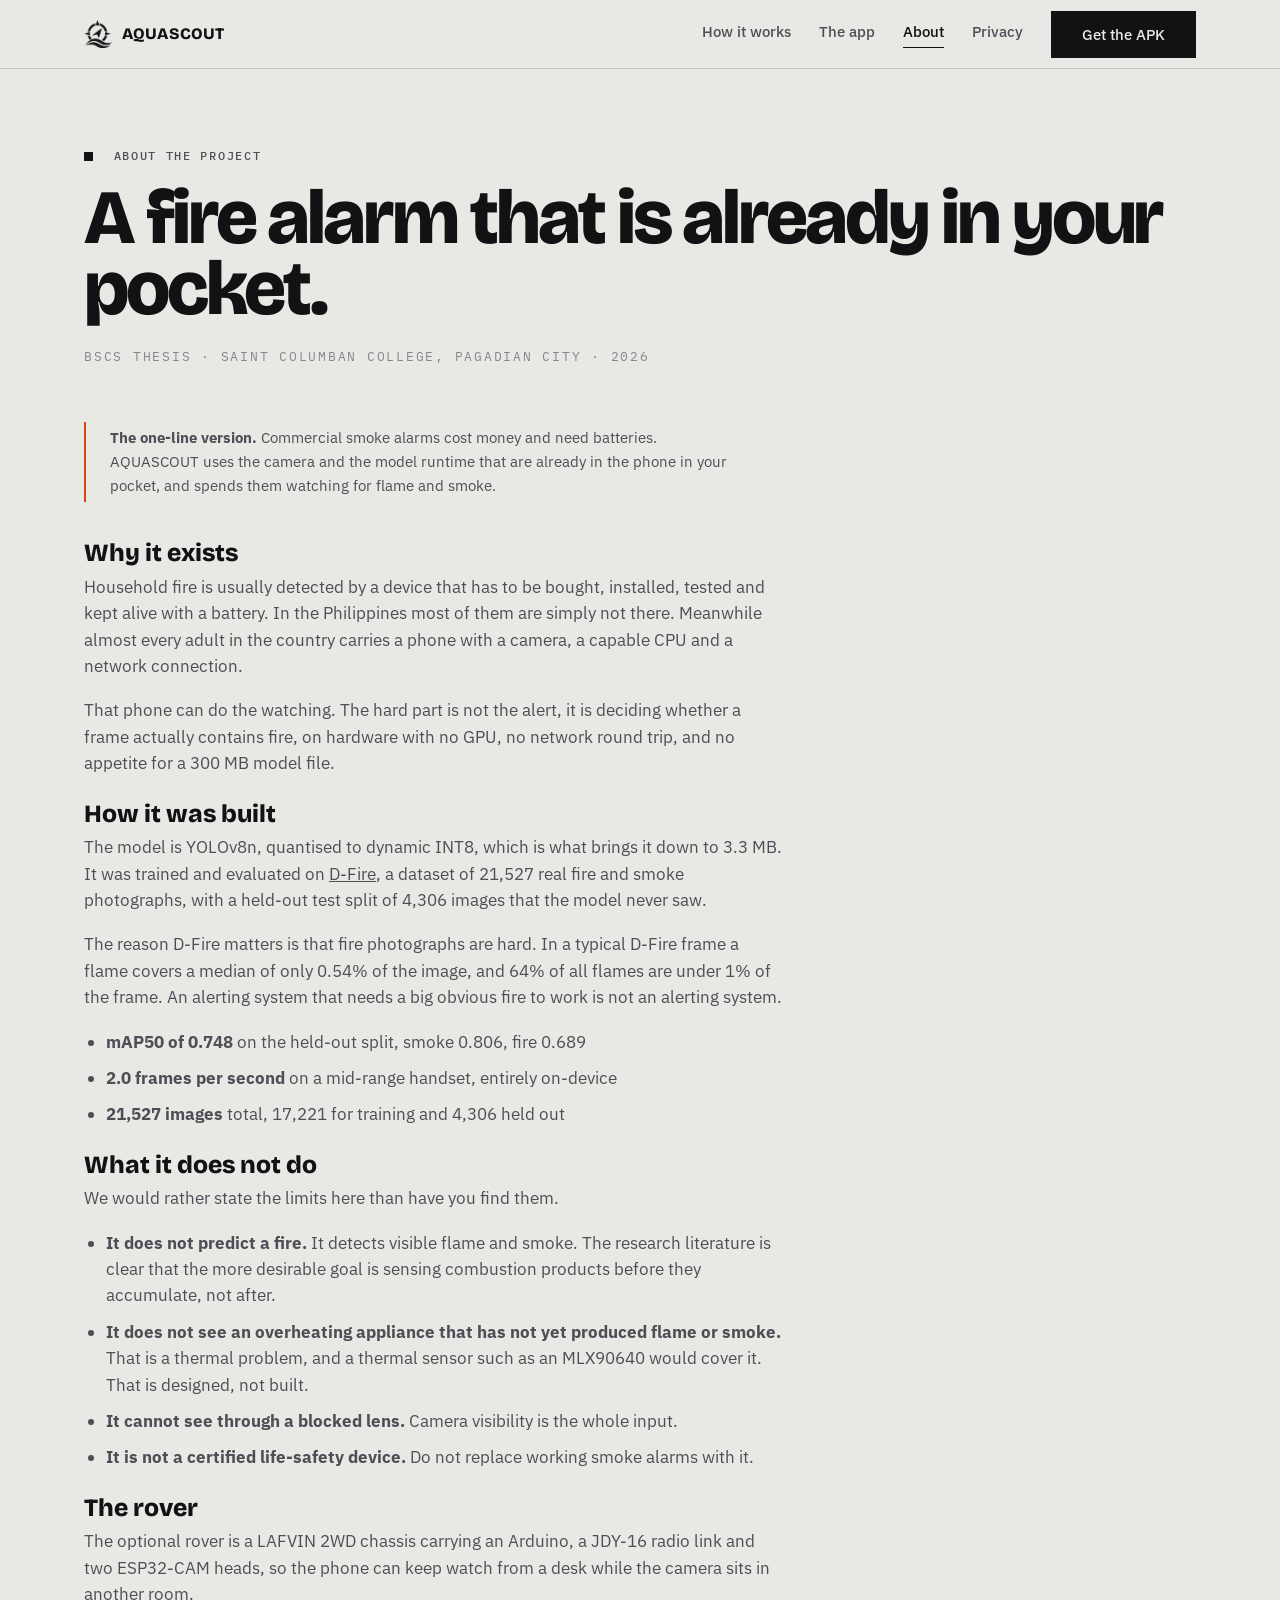
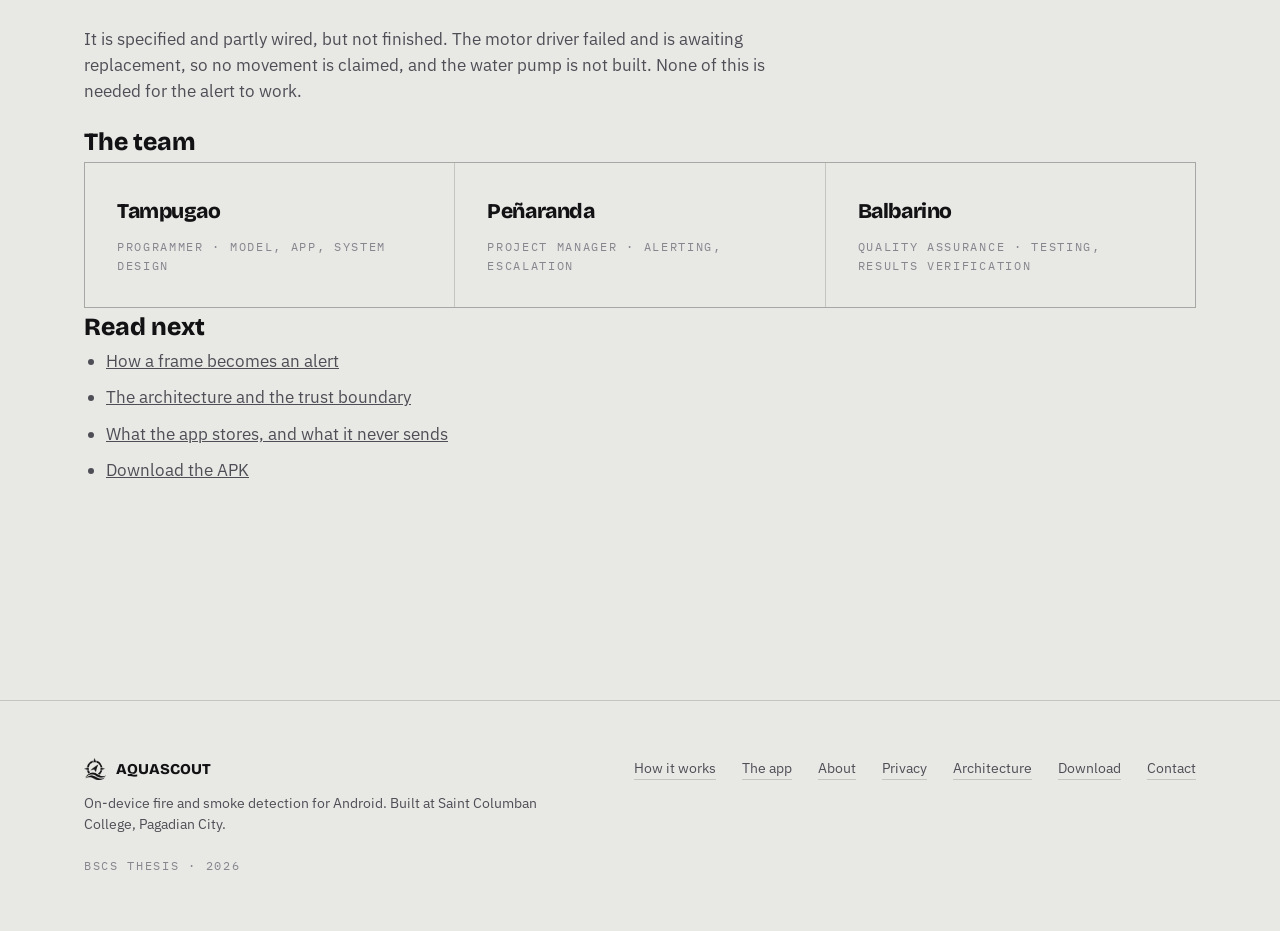
==== commit 94aafea8: "Redesign the site as a Field Record, not a dark product page The old theme was near-black with one e" ====
--- a/about.html
+++ b/about.html
@@ -5,7 +5,7 @@
 <meta name="viewport" content="width=device-width, initial-scale=1" />
 <title>About — AQUASCOUT</title>
 <meta name="description" content="AQUASCOUT is a BSCS thesis project at Saint Columban College: on-device fire and smoke detection for Android, built on a custom YOLOv8n model." />
-<meta name="theme-color" content="#08080A" />
+<meta name="theme-color" content="#E8E8E5" />
 
 <meta property="og:type" content="website" />
 <meta property="og:site_name" content="AQUASCOUT" />
@@ -15,15 +15,15 @@
 <meta name="twitter:card" content="summary_large_image" />
 <meta name="twitter:image" content="/og-image.png" />
 
-<link rel="icon" type="image/png" sizes="32x32" href="/favicon-32-light.png" media="(prefers-color-scheme: light)" />
-<link rel="icon" type="image/png" sizes="16x16" href="/favicon-16-light.png" media="(prefers-color-scheme: light)" />
 <link rel="icon" type="image/png" sizes="32x32" href="/favicon-32.png" />
 <link rel="icon" type="image/png" sizes="16x16" href="/favicon-16.png" />
+<link rel="icon" type="image/png" sizes="32x32" href="/favicon-32-dark.png" media="(prefers-color-scheme: dark)" />
+<link rel="icon" type="image/png" sizes="16x16" href="/favicon-16-dark.png" media="(prefers-color-scheme: dark)" />
 <link rel="apple-touch-icon" sizes="180x180" href="/apple-touch-icon.png" />
 <link rel="manifest" href="/site.webmanifest" />
 <link rel="preconnect" href="https://fonts.googleapis.com" />
 <link rel="preconnect" href="https://fonts.gstatic.com" crossorigin />
-<link href="https://fonts.googleapis.com/css2?family=Archivo:wdth,wght@75..110,500..800&family=IBM+Plex+Mono:wght@400;500;600&family=IBM+Plex+Sans:wght@300;400;500;600&display=swap" rel="stylesheet" />
+<link href="https://fonts.googleapis.com/css2?family=Bricolage+Grotesque:opsz,wght@12..96,700..800&family=IBM+Plex+Mono:wght@400;500&family=IBM+Plex+Sans:wght@400;500;600&display=swap" rel="stylesheet" />
 <link rel="stylesheet" href="/style.css" />
 </head>
 <body>
@@ -31,20 +31,18 @@
 <header class="topbar">
   <div class="wrap topbar-inner">
     <a class="brand" href="/" aria-label="AQUASCOUT home">
-      <img class="brand-mark" src="/mark-light.png" alt="" width="30" height="30" />
+      <img class="brand-mark" src="/mark-ink.png" alt="" width="28" height="28" />
       <span class="brand-word">AQUASCOUT</span>
     </a>
 
     <nav class="topnav" id="topnav">
       <a href="/#how">How it works</a>
       <a href="/#screens">The app</a>
-      <a href="/#how">How it works</a>
-      <a href="/#screens">The app</a>
       <a href="/about" aria-current="page">About</a>
       <a href="/privacy">Privacy</a>
     </nav>
 
-    <a class="btn btn-ember" href="/#get">Get the APK</a>
+    <a class="btn btn-ink" href="/#get">Get the APK</a>
 
     <button class="burger" id="burger" aria-label="Menu" aria-expanded="false" aria-controls="topnav">
       <span></span><span></span>
@@ -128,24 +126,23 @@
         <h2>The team</h2>
         <div class="team-grid">
           <div class="member">
-            <h3>Tampugao</h3>
-            <p>Programmer &middot; model, Android app, system design</p>
+            <div class="member-name">Tampugao</div>
+            <span class="member-role">Programmer &middot; model, app, system design</span>
           </div>
           <div class="member">
-            <h3>Pe&ntilde;aranda</h3>
-            <p>Project manager &middot; alerting, escalation</p>
+            <div class="member-name">Pe&ntilde;aranda</div>
+            <span class="member-role">Project manager &middot; alerting, escalation</span>
           </div>
           <div class="member">
-            <h3>Balbarino</h3>
-            <p>Quality assurance &middot; testing, results verification</p>
+            <div class="member-name">Balbarino</div>
+            <span class="member-role">Quality assurance &middot; testing, results verification</span>
           </div>
         </div>
       </div>
 
-      <div class="prose" style="margin-top:46px">
+      <div class="prose read-next">
         <h2>Read next</h2>
         <ul>
-          <li><a href="/about">The measured numbers</a>, and the caveat that comes with them</li>
           <li><a href="/#how">How a frame becomes an alert</a></li>
           <li><a href="/diagrams/aquascout-architecture">The architecture and the trust boundary</a></li>
           <li><a href="/privacy">What the app stores, and what it never sends</a></li>
@@ -160,12 +157,11 @@
 <footer class="foot">
   <div class="wrap foot-inner">
     <div class="foot-l">
-      <span class="foot-brand"><img src="/mark-light.png" alt="" width="22" height="22" /> AQUASCOUT</span>
+      <span class="foot-brand"><img src="/mark-ink.png" alt="" width="22" height="22" /> AQUASCOUT</span>
       <span class="foot-sub">On-device fire and smoke detection for Android. Built at Saint Columban College, Pagadian City.</span>
+      <span class="foot-meta">BSCS thesis &middot; 2026</span>
     </div>
     <nav class="foot-nav">
-      <a href="/#how">How it works</a>
-      <a href="/#screens">The app</a>
       <a href="/#how">How it works</a>
       <a href="/#screens">The app</a>
       <a href="/about">About</a>
--- a/style.css
+++ b/style.css
@@ -1,850 +1,730 @@
 /* ============================================================
-   AQUASCOUT — dark ember theme
+   AQUASCOUT — "Field Record"
    ------------------------------------------------------------
-   --ink is the dark surface and --ground is the light one, so
-   text is coloured with --ground. The names read backwards.
-   That inversion is load-bearing and predates this file. Do not
-   "fix" it. New markup should use the semantic tokens above.
+   The site reads as the documented record of a real instrument:
+   a technical datasheet for equipment, printed rather than
+   rendered.
+
+   Three rules carry the whole design and must not be undone:
+
+   1. The ground is PAPER, not black. A near-black ground with one
+      bright accent is the single most recognisable AI-site default.
+   2. Corner radius is zero. There are no rounded cards, no pills,
+      no badges. Structure comes from 1px hairlines and whitespace.
+   3. Vermilion --signal means fire or an alert. Nothing else. It is
+      not the brand colour. It does not fill buttons and it never
+      tints a background. Budget: about six uses per page.
+
+   There is exactly one dark element on the page: the telemetry
+   band. That is deliberate. Spend the boldness once.
+
+   When adding rules here, prefer padding-block over the padding
+   shorthand on anything that also carries .wrap: the shorthand's
+   left/right 0 wipes the mobile gutter.
    ============================================================ */
 
 :root{
-  /* Semantic tokens — use these in new markup */
-  --bg:        #08080A;
-  --bg-raise:  #0E0E13;
-  --bg-card:   #131319;
-  --bg-card-2: #17171E;
-  --line:        rgba(255,255,255,.085);
-  --line-strong: rgba(255,255,255,.16);
-  --text:   #F4F4F7;
-  --text-2: #A6A6B2;
-  --text-3: #74747F;
-
-  --ember:      #FF7A1A;
-  --ember-lo:   #E2570A;
-  --ember-hi:   #FFB347;
-  --ember-soft: rgba(255,122,26,.13);
-  --ember-line: rgba(255,122,26,.34);
-
-  --green: #34D399;
-
-  /* Inherited from the pre-rewrite palette. Roles unchanged. */
-  --ground:     #F4F4F7;   /* light surface  -> used as TEXT on dark */
-  --surface:    #0E0E13;
-  --surface-2:  #131319;
-  --ink:        #08080A;   /* dark surface   -> used as BACKGROUND */
-  --ink-soft:   #A6A6B2;
-  --ink-faint:  #74747F;
-  --rule:       rgba(255,255,255,.14);
-  --rule-soft:  rgba(255,255,255,.07);
-
-  --signal:      #FF7A1A;
-  --signal-dim:  #FFB347;
-
-  --feed:        #08080A;
-  --feed-line:   rgba(255,255,255,.09);
-  --feed-text:   #A6A6B2;
-
+  /* Surfaces */
+  --paper:   #E8E8E5;
+  --paper-2: #DEDEDA;
+  --paper-3: #D2D2CE;
+  --void:    #0B0B0C;
+
+  /* Ink */
+  --ink:   #121214;
+  --ink-2: #4E4E56;
+  --ink-3: #86868F;
+
+  /* Lines */
+  --rule:      rgba(18,18,20,.16);
+  --rule-soft: rgba(18,18,20,.08);
+
+  /* Signal. Fire and alert only. */
+  --signal:      #D8410F;
+  --signal-soft: rgba(216,65,15,.10);
+
+  /* Type */
+  --disp: "Bricolage Grotesque", var(--sans);
+  --sans: "IBM Plex Sans", system-ui, -apple-system, "Segoe UI", sans-serif;
   --mono: "IBM Plex Mono", ui-monospace, SFMono-Regular, Menlo, monospace;
-  --sans: "IBM Plex Sans", system-ui, -apple-system, "Segoe UI", sans-serif;
-  --disp: "Archivo", var(--sans);
-
-  --gut: clamp(20px, 5vw, 56px);
-  --maxw: 1200px;
-  --r: 10px;
-  --r-sm: 6px;
+
+  /* Layout */
+  --gut:  clamp(20px, 5vw, 64px);
+  --maxw: 1240px;
+
+  /* Zero on purpose. See rule 2. */
+  --r: 0;
 }
 
 *,*::before,*::after{ box-sizing:border-box; }
 
-html{ -webkit-text-size-adjust:100%; scroll-behavior:smooth; }
+html{
+  -webkit-text-size-adjust:100%;
+  scroll-behavior:smooth;
+  background:var(--paper);
+}
 @media (prefers-reduced-motion:reduce){ html{ scroll-behavior:auto; } }
 
 body{
   margin:0;
-  background:var(--bg);
-  color:var(--text);
+  background:var(--paper);
+  color:var(--ink);
   font-family:var(--sans);
-  font-size:16px;
+  font-size:16.5px;
   line-height:1.6;
   font-weight:400;
   overflow-x:hidden;
   -webkit-font-smoothing:antialiased;
 }
 
-img{ max-width:100%; display:block; }
+img{ max-width:100%; height:auto; display:block; }
+
+::selection{ background:var(--ink); color:var(--paper); }
+
+:focus-visible{
+  outline:2px solid var(--signal);
+  outline-offset:3px;
+}
+
 a{ color:inherit; }
 
 .wrap{
-  width:100%;
   max-width:var(--maxw);
   margin-inline:auto;
   padding-inline:var(--gut);
 }
 
-:where(a,button,input,[tabindex]):focus-visible{
-  outline:2px solid var(--ember);
-  outline-offset:3px;
-  border-radius:3px;
-}
-
-h1,h2,h3,h4{
+/* ── Type primitives ─────────────────────────────────────── */
+
+h1,h2,h3{
   font-family:var(--disp);
   font-weight:800;
-  letter-spacing:-.02em;
-  line-height:1.05;
   margin:0;
 }
 
-/* ── Type helpers ───────────────────────────────────────── */
-
 .kicker{
-  display:flex; align-items:center; gap:10px;
-  margin:0 0 22px;
-  font-family:var(--mono);
-  font-size:11.5px; font-weight:500;
-  letter-spacing:.2em; text-transform:uppercase;
-  color:var(--ember);
-}
-.kicker-mute{ color:var(--text-3); }
-
+  font-family:var(--mono);
+  font-size:12px;
+  font-weight:500;
+  letter-spacing:.14em;
+  text-transform:uppercase;
+  color:var(--ink-2);
+  margin:0;
+}
+/* A plain square, not a pill. See rule 2. */
 .tick{
-  width:7px; height:7px; flex:0 0 7px;
-  background:var(--ember);
-  border-radius:50%;
-  box-shadow:0 0 0 4px var(--ember-soft);
-  animation:pulse 2.4s ease-in-out infinite;
-}
-@keyframes pulse{ 0%,100%{opacity:1} 50%{opacity:.28} }
-@media (prefers-reduced-motion:reduce){ .tick{animation:none} }
-
-.sec-head{ max-width:58ch; margin-bottom:clamp(34px,4vw,52px); }
-.sec-head h2{ font-size:clamp(30px,4.4vw,48px); }
-.sec-head p{
+  display:inline-block;
+  width:9px; height:9px;
+  background:var(--ink);
+  margin-right:12px;
+  vertical-align:middle;
+}
+
+.sec-head{ margin-bottom:clamp(36px,5vw,64px); }
+.sec-head h2{
+  font-size:clamp(30px,4.2vw,56px);
+  letter-spacing:-.035em;
+  line-height:.94;
+  margin-top:14px;
+}
+.sec-head > p{
   margin:18px 0 0;
-  font-size:16.5px; line-height:1.65;
-  color:var(--text-2);
-}
-.sec-hd-row{
-  display:flex; align-items:flex-end; justify-content:space-between;
-  gap:24px; flex-wrap:wrap;
-}
-
-/* ── Top bar ───────────────────────────────────────────── */
+  max-width:56ch;
+  color:var(--ink-2);
+  font-size:16px;
+}
+
+/* ── Buttons ─────────────────────────────────────────────── */
+
+.btn{
+  display:inline-flex;
+  align-items:center;
+  justify-content:center;
+  gap:10px;
+  padding:15px 30px;
+  border:1px solid var(--ink);
+  border-radius:0;
+  font-family:var(--sans);
+  font-size:15px;
+  font-weight:500;
+  line-height:1;
+  text-decoration:none;
+  cursor:pointer;
+  transition:background .18s ease, color .18s ease;
+}
+.btn-ink{ background:var(--ink); color:var(--paper); }
+.btn-ink:hover{ background:transparent; color:var(--ink); }
+
+.btn-ghost{ background:transparent; color:var(--ink); }
+.btn-ghost:hover{ background:var(--ink); color:var(--paper); }
+
+.btn-lg{ padding:18px 36px; font-size:16px; }
+
+.btn svg{ flex:none; }
+
+/* ── Top bar ─────────────────────────────────────────────── */
 
 .topbar{
   position:sticky; top:0; z-index:60;
-  background:rgba(8,8,10,.72);
-  backdrop-filter:blur(16px) saturate(1.5);
-  -webkit-backdrop-filter:blur(16px) saturate(1.5);
-  border-bottom:1px solid var(--line);
-}
-.topbar-inner{ display:flex; align-items:center; gap:20px; height:66px; }
-
+  background:rgba(232,232,229,.92);
+  -webkit-backdrop-filter:blur(12px);
+  backdrop-filter:blur(12px);
+  border-bottom:1px solid var(--rule);
+}
+.topbar-inner{
+  display:flex;
+  align-items:center;
+  gap:28px;
+  height:68px;
+}
 .brand{
   display:flex; align-items:center; gap:10px;
-  text-decoration:none; margin-right:auto;
-}
-.brand-mark{ width:30px; height:30px; }
+  text-decoration:none;
+  margin-right:auto;
+}
+.brand-mark{ width:28px; height:28px; }
 .brand-word{
   font-family:var(--disp);
-  font-weight:800; font-size:15.5px;
-  letter-spacing:.09em;
-  color:var(--text);
+  font-weight:800;
+  font-size:16px;
+  letter-spacing:.01em;
 }
 
 .topnav{ display:flex; gap:28px; }
 .topnav a{
   text-decoration:none;
-  font-size:14.5px; font-weight:500;
-  color:var(--text-2);
-  padding:7px 0;
+  font-size:14.5px;
+  font-weight:500;
+  color:var(--ink-2);
+  padding-bottom:3px;
   border-bottom:1px solid transparent;
-  transition:color .18s, border-color .18s;
-}
-.topnav a:hover{ color:var(--text); border-bottom-color:var(--line-strong); }
-.topnav a[aria-current="page"]{ color:var(--text); border-bottom-color:var(--ember); }
-
-/* ── Buttons ───────────────────────────────────────────── */
-
-.btn{
-  display:inline-flex; align-items:center; justify-content:center; gap:9px;
-  text-decoration:none;
-  font-family:var(--sans);
-  font-size:14px; font-weight:600;
-  padding:11px 20px;
-  border:1px solid transparent;
-  border-radius:var(--r-sm);
-  white-space:nowrap;
-  transition:transform .16s, background .16s, border-color .16s, box-shadow .16s;
-}
-.btn svg{ transition:transform .16s; flex:0 0 auto; }
-.btn:hover svg{ transform:translateX(3px); }
-
-.btn-ember{
-  background:linear-gradient(135deg,var(--ember) 0%,var(--ember-lo) 100%);
-  color:#1A0A02;
-  box-shadow:0 8px 24px -10px rgba(255,122,26,.75);
-}
-.btn-ember:hover{
-  transform:translateY(-2px);
-  box-shadow:0 14px 34px -12px rgba(255,122,26,.9);
-  background:linear-gradient(135deg,#FF8A34 0%,var(--ember) 100%);
-}
-
-.btn-ghost{
-  background:rgba(255,255,255,.03);
-  color:var(--text);
-  border-color:var(--line-strong);
-}
-.btn-ghost:hover{
-  transform:translateY(-2px);
-  background:rgba(255,255,255,.07);
-  border-color:rgba(255,255,255,.28);
-}
-
-.btn-lg{ padding:16px 30px; font-size:15.5px; border-radius:8px; }
-
-/* Inverse button. On the light ground this was paper-white; on the dark
-   ground that reads as a slab, so it now carries the ember instead. */
-.btn-paper{
-  display:inline-flex; align-items:center; gap:9px;
-  background:linear-gradient(135deg,var(--ember) 0%,var(--ember-lo) 100%);
-  color:#1A0A02;
-  text-decoration:none;
-  font-size:15px; font-weight:600;
-  padding:15px 26px;
-  border-radius:var(--r-sm);
-  box-shadow:0 8px 24px -10px rgba(255,122,26,.7);
-  transition:transform .16s, background .16s;
-}
-.btn-paper:hover{
-  transform:translateY(-2px);
-  background:linear-gradient(135deg,#FF8A34 0%,var(--ember) 100%);
-}
-.btn-paper svg{ transition:transform .16s; }
-.btn-paper:hover svg{ transform:translateX(3px); }
-.btn-paper-sm{ padding:9px 16px; font-size:13.5px; }
+  transition:color .18s ease, border-color .18s ease;
+}
+.topnav a:hover{ color:var(--ink); border-bottom-color:var(--rule); }
+.topnav a[aria-current="page"]{
+  color:var(--ink);
+  border-bottom-color:var(--ink);
+}
 
 .burger{
   display:none;
+  position:relative;
   width:40px; height:40px;
-  background:none; border:1px solid var(--line-strong);
-  border-radius:var(--r-sm);
-  cursor:pointer; padding:0;
-  position:relative;
+  padding:0;
+  background:transparent;
+  border:1px solid var(--rule);
+  cursor:pointer;
 }
 .burger span{
-  position:absolute; left:11px; right:11px; height:1.5px;
-  background:var(--text);
-  transition:transform .22s, opacity .22s;
+  position:absolute; left:11px; right:11px;
+  height:1.5px;
+  background:var(--ink);
+  transition:transform .2s ease, opacity .2s ease;
 }
 .burger span:nth-child(1){ top:17px; }
 .burger span:nth-child(2){ bottom:17px; }
 .burger[aria-expanded="true"] span:nth-child(1){ transform:translateY(3px) rotate(45deg); }
 .burger[aria-expanded="true"] span:nth-child(2){ transform:translateY(-3px) rotate(-45deg); }
 
-/* ── Hero ──────────────────────────────────────────────── */
-
-.hero{
+/* ── Hero ────────────────────────────────────────────────── */
+
+.hero{ padding-block:clamp(48px,7vw,104px) clamp(40px,5vw,72px); }
+
+.hero-title{
+  font-size:clamp(44px,9.5vw,148px);
+  letter-spacing:-.045em;
+  line-height:.88;
+  margin:34px 0 0;
+}
+
+.hero-lede{
+  margin:0;
+  font-size:17.5px;
+  color:var(--ink-2);
+  max-width:50ch;
+}
+
+/* The lede sits in the right half of a 12-column grid, so the hero keeps a
+   hard left edge without the copy ever centring under the headline. */
+.hero-lower{
+  display:grid;
+  grid-template-columns:repeat(12,1fr);
+  margin-top:clamp(34px,4vw,48px);
+}
+.hero-lede-col{
+  grid-column:6 / span 7;
+  min-width:0;
+}
+
+.hero-actions{
+  display:flex;
+  flex-wrap:wrap;
+  gap:16px;
+  margin-top:36px;
+}
+
+/* ── Telemetry band: the one dark element on the page ────── */
+
+.telemetry{
+  background:var(--void);
+  color:var(--paper);
+  padding-block:17px;
+}
+.telemetry-inner{
+  display:flex;
+  flex-wrap:wrap;
+  align-items:center;
+  gap:10px 34px;
+  font-family:var(--mono);
+  font-size:13px;
+  font-weight:500;
+  letter-spacing:.08em;
+  opacity:.92;
+}
+.telemetry-live{
+  display:inline-flex; align-items:center; gap:9px;
+  color:var(--paper);
+}
+/* The one place vermilion is allowed to glow. It is a live dot. */
+.telemetry-dot{
+  width:8px; height:8px;
+  border-radius:50%;
+  background:var(--signal);
+  flex:none;
+}
+.telemetry-dim{ color:var(--ink-3); }
+
+/* ── Datasheet: the four capabilities as a ruled table ───── */
+
+.datasheet{ border-top:1px solid var(--rule); }
+
+.drow{
+  display:grid;
+  grid-template-columns:repeat(12,1fr);
+  gap:0 24px;
+  padding-block:30px;
+  border-bottom:1px solid var(--rule);
+}
+.dterm{
+  grid-column:span 4;
+  font-family:var(--mono);
+  font-size:12px;
+  font-weight:500;
+  letter-spacing:.14em;
+  text-transform:uppercase;
+  color:var(--ink-3);
+  padding-top:4px;
+}
+.ddesc{
+  grid-column:span 8;
+  font-size:16.5px;
+  color:var(--ink);
+}
+.ddesc a{
+  display:inline-block;
+  margin-top:8px;
+  color:var(--ink);
+  text-decoration:none;
+  border-bottom:1px solid var(--rule);
+  transition:border-color .18s ease;
+}
+.ddesc a:hover{ border-bottom-color:var(--ink); }
+
+/* ── Pipeline: a real ordered sequence, so numbering is earned ── */
+
+.does,.how{ padding-block:clamp(56px,8vw,96px); }
+
+.steps-wrap{
   position:relative;
-  padding:clamp(56px,8vw,104px) 0 clamp(60px,8vw,110px);
-  overflow:hidden;
-}
-/* Two ember pools, one warm centre, one cool rim. Cheap depth, no image. */
-.hero::before{
-  content:"";
-  position:absolute; inset:-30% -10% auto -10%; height:120%;
-  background:
-    radial-gradient(46% 42% at 76% 26%, rgba(255,122,26,.20), transparent 68%),
-    radial-gradient(38% 34% at 14% 8%,  rgba(255,179,71,.09), transparent 70%);
-  pointer-events:none;
-}
-/* Flowing wave lines lifted from the wordmark art. */
-.hero::after{
-  content:"";
-  position:absolute; left:0; right:0; bottom:-2px; height:190px;
-  background-repeat:no-repeat;
-  background-size:100% 100%;
-  background-image:url("data:image/svg+xml;utf8,\
-<svg xmlns='http://www.w3.org/2000/svg' viewBox='0 0 1200 190' preserveAspectRatio='none'>\
-<path d='M0 118 C 200 74, 400 150, 600 112 S 1000 62, 1200 104' fill='none' stroke='%23FF7A1A' stroke-opacity='.30' stroke-width='2'/>\
-<path d='M0 148 C 220 108, 420 176, 640 140 S 1020 92, 1200 132' fill='none' stroke='%23FF7A1A' stroke-opacity='.18' stroke-width='2'/>\
-<path d='M0 174 C 240 140, 460 196, 700 166 S 1060 130, 1200 162' fill='none' stroke='%23FFB347' stroke-opacity='.10' stroke-width='1.5'/>\
-</svg>");
-  pointer-events:none;
-}
-.hero-grid{
-  position:relative; z-index:1;
-  display:grid;
-  grid-template-columns:minmax(0,1.06fr) minmax(0,.94fr);
-  gap:clamp(36px,5.5vw,72px);
-  align-items:center;
-}
-
-.hero-title{
-  font-size:clamp(34px,4.6vw,58px);
-  font-weight:800;
-  letter-spacing:-.028em;
-  line-height:1.04;
-  margin-bottom:24px;
-}
-.hero-title span{ display:block; }
-.hero-title .grad{
-  background:linear-gradient(100deg,var(--ember-hi) 0%,var(--ember) 55%,var(--ember-lo) 100%);
-  -webkit-background-clip:text;
-  background-clip:text;
-  color:transparent;
-}
-
-.hero-lede{
-  max-width:48ch;
-  margin:0 0 32px;
-  font-size:17.5px; line-height:1.62;
-  color:var(--text-2);
-}
-
-.hero-actions{ display:flex; flex-wrap:wrap; align-items:center; gap:14px; }
-
-.hero-chips{
-  display:flex; flex-wrap:wrap; gap:10px;
-  margin:30px 0 0; padding:0; list-style:none;
-}
-.hero-chips li{
-  display:flex; align-items:center; gap:7px;
-  font-family:var(--mono);
-  font-size:11px; letter-spacing:.11em; text-transform:uppercase;
-  color:var(--text-3);
-  border:1px solid var(--line);
-  border-radius:100px;
-  padding:6px 13px;
-  background:rgba(255,255,255,.02);
-}
-.hero-chips li::before{
-  content:""; width:5px; height:5px; border-radius:50%;
-  background:var(--ember);
-}
-
-/* ── The viewfinder (signature) ─────────────────────────── */
-
-.hero-rig{ margin:0; }
-
-.rig{
-  position:relative;
-  background:var(--feed);
-  border:1px solid var(--line-strong);
-  border-radius:var(--r);
-  overflow:hidden;
-  box-shadow:
-    0 1px 0 rgba(255,255,255,.05) inset,
-    0 40px 80px -34px rgba(0,0,0,.95),
-    0 0 70px -30px rgba(255,122,26,.45);
-}
-.rig canvas{ display:block; width:100%; height:auto; }
-
-.rig-caption{
-  display:flex; align-items:center; gap:9px;
-  padding:11px 15px;
-  border-top:1px solid var(--line);
-  background:rgba(255,255,255,.015);
-  font-family:var(--mono);
-  font-size:10.5px; letter-spacing:.1em; text-transform:uppercase;
-  color:var(--text-3);
-}
-.rig-dot{
-  width:5px; height:5px; border-radius:50%;
-  background:var(--ember);
-  box-shadow:0 0 8px var(--ember);
-  animation:pulse 1.6s ease-in-out infinite;
-}
-@media (prefers-reduced-motion:reduce){ .rig-dot{animation:none} }
-
-.hero-rig figcaption{
-  margin-top:14px;
-  font-size:13.5px; line-height:1.5;
-  color:var(--text-3);
-  max-width:42ch;
-}
-
-/* ── Readouts ──────────────────────────────────────────── */
-
-.measures{ padding:clamp(56px,8vw,96px) 0; }
-
-.readouts{
-  display:grid;
-  grid-template-columns:repeat(3,1fr);
-  gap:16px;
-}
-.readout{
-  position:relative;
-  overflow:hidden;
-  background:
-    linear-gradient(180deg,rgba(255,255,255,.035),rgba(255,255,255,0)),
-    var(--bg-card);
-  border:1px solid var(--line);
-  border-radius:var(--r);
-  padding:clamp(24px,3vw,32px);
-  display:flex; flex-direction:column; gap:7px;
-}
-.readout::after{
-  content:"";
-  position:absolute; left:0; right:0; top:0; height:1px;
-  background:linear-gradient(90deg,transparent,var(--ember-line),transparent);
-}
-.readout-num{
-  font-family:var(--mono);
-  font-size:clamp(38px,5vw,56px);
-  font-weight:600; line-height:1;
-  letter-spacing:-.035em;
-  font-variant-numeric:tabular-nums;
-  background:linear-gradient(180deg,#FFFFFF 25%,#FFB347 100%);
-  -webkit-background-clip:text; background-clip:text; color:transparent;
-}
-.readout-key{
-  font-family:var(--mono);
-  font-size:11px; letter-spacing:.15em; text-transform:uppercase;
-  color:var(--ember);
-  font-weight:500;
-}
-.readout-note{ font-size:13.5px; color:var(--text-3); line-height:1.45; }
-
-.measure-foot{
-  margin:26px 0 0;
-  font-size:14.5px; color:var(--text-3);
-  max-width:68ch;
-  padding-left:16px;
-  border-left:2px solid var(--ember-line);
-}
-
-/* ── Feature cards ─────────────────────────────────────── */
-
-.does{ padding:clamp(56px,8vw,96px) 0; }
-
-.features{
-  display:grid;
-  grid-template-columns:repeat(2,minmax(0,1fr));
-  gap:16px;
-  margin:0;
-}
-.feature{
-  position:relative;
-  background:var(--bg-card);
-  border:1px solid var(--line);
-  border-radius:var(--r);
-  padding:clamp(24px,2.8vw,32px);
-  transition:border-color .2s, transform .2s, background .2s;
-}
-.feature:hover{
-  border-color:var(--ember-line);
-  transform:translateY(-3px);
-  background:var(--bg-card-2);
-}
-.feat-ico{
-  width:40px; height:40px;
-  display:grid; place-content:center;
-  border-radius:9px;
-  background:var(--ember-soft);
-  border:1px solid var(--ember-line);
-  color:var(--ember);
-  margin-bottom:18px;
-}
-.feature dt{
-  font-family:var(--disp);
-  font-weight:700; font-size:21px;
-  letter-spacing:-.012em;
-  margin-bottom:9px;
-}
-.feature dd{ margin:0; font-size:15px; color:var(--text-2); max-width:46ch; line-height:1.62; }
-.feature dd a{
-  color:var(--ember); font-weight:500;
-  text-decoration:none;
-  border-bottom:1px solid var(--ember-line);
-  transition:border-color .18s;
-}
-.feature dd a:hover{ border-bottom-color:var(--ember); }
-.feature dd a svg{ vertical-align:-2px; transition:transform .18s; }
-.feature dd a:hover svg{ transform:translateX(3px); }
-
-/* ── How it works ──────────────────────────────────────── */
-
-.how{ padding:clamp(56px,8vw,96px) 0; }
-.steps{
   display:grid;
   grid-template-columns:repeat(3,minmax(0,1fr));
-  gap:0;
+  gap:clamp(24px,4vw,56px);
   margin:0;
-  border:1px solid var(--line);
-  border-radius:var(--r);
+  padding:0;
+  list-style:none; /* the 01/02/03 numerals are the markers */
+  counter-reset:none;
+}
+/* The hairline spine the three stages hang from */
+.steps-wrap::before{
+  content:"";
+  position:absolute;
+  top:34px; left:0; right:0;
+  height:1px;
+  background:var(--rule);
+}
+.step{ position:relative; }
+.step-n{
+  display:block;
+  font-family:var(--disp);
+  font-weight:300;
+  font-size:64px;
+  line-height:1;
+  color:var(--ink-3);
+  opacity:.32;
+  margin-bottom:18px;
+}
+.step h3{ font-size:21px; letter-spacing:-.01em; margin:0 0 12px; }
+.step p{ margin:0; font-size:14.5px; color:var(--ink-2); max-width:34ch; }
+
+/* ── Screens: asymmetric on purpose ──────────────────────── */
+
+.screens{
+  padding-block:clamp(56px,8vw,96px);
   overflow:hidden;
-  background:var(--line);
-  gap:1px;
-}
-.step{
-  background:var(--bg-card);
-  padding:clamp(26px,3vw,36px);
-  display:flex; flex-direction:column; gap:12px;
-}
-.step-n{
-  font-family:var(--mono);
-  font-size:12px; letter-spacing:.18em;
-  color:var(--ember);
-}
-.step h3{ font-size:20px; font-weight:700; }
-.step p{ margin:0; font-size:14.5px; color:var(--text-2); line-height:1.6; max-width:34ch; }
-
-/* ── App screens (real device captures) ───────────────── */
-
-.screens{
-  padding:clamp(56px,8vw,96px) 0;
-  /* Clips the ember glow behind the handsets. That glow deliberately extends
-     past the handset by 28% on each side; at narrow widths that pushed the
-     document wider than the viewport and the whole page scrolled sideways. */
-  overflow:hidden;
-}
-
+}
 .screen-grid{
   display:grid;
-  grid-template-columns:repeat(2,minmax(0,1fr));
-  gap:clamp(24px,4vw,56px);
-  /* Pulled in from the page width. At full width two 290px phones drift to
-     opposite edges and read as unrelated, not as a pair. */
-  max-width:760px;
-  margin-inline:auto;
-  justify-items:center;
+  grid-template-columns:repeat(12,1fr);
+  gap:clamp(20px,3vw,32px);
   align-items:start;
 }
-.screen-grid > *{ min-width:0; }
-
-.phone-shot{
-  position:relative;
-  width:min(290px,100%);
-  isolation:isolate;
-}
-/* Ember pool behind the handset so the shot sits in the palette instead of
-   floating on flat black. */
-.phone-shot::before{
-  content:"";
-  position:absolute; z-index:-1;
-  left:-28%; right:-28%; top:6%; bottom:2%;
-  background:radial-gradient(50% 50% at 50% 46%, rgba(255,122,26,.24), transparent 70%);
-  pointer-events:none;
-}
-.phone-shell{
-  border-radius:30px;
-  padding:9px;
-  background:linear-gradient(160deg,#2C2C36 0%,#131319 55%,#0C0C10 100%);
-  border:1px solid rgba(255,255,255,.13);
-  box-shadow:
-    0 1px 0 rgba(255,255,255,.10) inset,
-    0 44px 80px -38px rgba(0,0,0,.95),
-    0 0 90px -34px rgba(255,122,26,.45);
-}
-.phone-shell img{
-  width:100%; height:auto; display:block;
-  border-radius:22px;
-}
+.shot-a{ grid-column:span 7; }
+.shot-b{
+  grid-column:span 4;
+  /* pushed off the baseline so the pair is not a tidy two-up */
+  margin-top:clamp(40px,9vw,128px);
+}
+.shot-frame{
+  border:1px solid var(--rule);
+  background:var(--paper-2);
+}
+/* Desaturated until you look at it. Real captures, not mock-ups. */
+.shot-frame img{
+  filter:grayscale(1);
+  transition:filter .6s ease;
+}
+.shot-frame:hover img{ filter:grayscale(0); }
+
 .shot-cap{
   margin:16px 0 0;
-  text-align:center;
-  font-family:var(--mono);
-  font-size:10.5px; letter-spacing:.16em; text-transform:uppercase;
-  color:var(--text-3);
-}
-.shot-cap b{ display:block; color:var(--text-2); font-weight:600; margin-bottom:4px; letter-spacing:.1em; }
-
-@media (max-width:760px){
-  .screen-grid{ grid-template-columns:1fr; gap:36px; }
-  .phone-shot{ width:min(250px,78%); }
-}
-
-/* ── Download ──────────────────────────────────────────── */
-
-.get{ padding:clamp(64px,9vw,116px) 0 clamp(70px,9vw,120px); }
-
-.get-card{
-  position:relative;
-  overflow:hidden;
-  /* Narrower than the page wrap. Stretched to 1200px the copy sits in the left
-     third and the right half reads as an empty mistake. */
-  max-width:780px;
-  background:
-    linear-gradient(180deg,rgba(255,255,255,.04),rgba(255,255,255,0)),
-    var(--bg-card);
-  border:1px solid var(--line-strong);
-  border-radius:16px;
-  padding:clamp(28px,4vw,48px);
-}
-.get-card::before{
-  content:"";
-  position:absolute; inset:auto -20% -70% -20%; height:150%;
-  background:radial-gradient(50% 50% at 50% 100%, rgba(255,122,26,.22), transparent 70%);
-  pointer-events:none;
-}
-.get-card > *{ position:relative; z-index:1; }
-.get h2{ font-size:clamp(28px,4.4vw,46px); margin-bottom:18px; max-width:20ch; }
-.get-lede{ margin:0 0 30px; font-size:16.5px; color:var(--text-2); max-width:56ch; }
-
-.get-facts{
-  display:flex; flex-wrap:wrap; gap:10px;
-  margin:26px 0 30px; padding:0; list-style:none;
-}
-.get-facts li{
-  font-family:var(--mono);
-  font-size:11px; letter-spacing:.1em; text-transform:uppercase;
-  color:var(--text-3);
-  border:1px solid var(--line);
-  border-radius:100px;
-  padding:6px 13px;
-}
-.get-facts li b{ color:var(--text); font-weight:600; }
-
-.sha{
+  font-family:var(--mono);
+  font-size:12px;
+  letter-spacing:.14em;
+  text-transform:uppercase;
+  color:var(--ink-3);
+}
+
+/* The honesty note. Vermilion as a rule, not as decoration. */
+.caveat{
+  margin-top:clamp(40px,6vw,80px);
+  max-width:68ch;
+  border-left:2px solid var(--signal);
+  padding-left:26px;
+}
+.caveat p{
+  margin:0;
+  font-size:14.5px;
+  color:var(--ink-2);
+}
+
+/* ── Get: a spec plate ───────────────────────────────────── */
+
+.get{
+  padding-block:clamp(56px,8vw,96px);
+  background:var(--paper-3);
+  border-top:1px solid var(--rule);
+}
+.plate{
+  border:1px solid var(--ink);
+  background:var(--paper);
+  padding:clamp(28px,4.5vw,56px);
+}
+.plate h2{
+  font-size:clamp(28px,4.4vw,46px);
+  letter-spacing:-.035em;
+  line-height:.96;
+  margin:16px 0 0;
+}
+.plate-lede{
   margin:22px 0 0;
-  font-family:var(--mono);
-  font-size:11.5px; line-height:1.7;
-  color:var(--text-3);
-  word-break:break-all;
-}
-.sha b{ color:var(--text-2); font-weight:600; }
-
+  max-width:60ch;
+  color:var(--ink-2);
+  font-size:16.5px;
+}
+
+.facts{
+  display:grid;
+  grid-template-columns:repeat(4,minmax(0,1fr));
+  margin:clamp(32px,4vw,48px) 0;
+  border-top:1px solid var(--rule);
+  border-left:1px solid var(--rule);
+}
+.fact{
+  padding:22px;
+  border-right:1px solid var(--rule);
+  border-bottom:1px solid var(--rule);
+}
+.fact dt{
+  font-family:var(--mono);
+  font-size:12px;
+  letter-spacing:.14em;
+  text-transform:uppercase;
+  color:var(--ink-3);
+  margin-bottom:8px;
+}
+.fact dd{ margin:0; font-weight:600; font-size:15.5px; }
 
 .play-note{
-  margin:20px 0 0; padding:14px 18px;
-  border:1px solid var(--line);
-  border-left:2px solid var(--ember);
-  border-radius:0 var(--r-sm) var(--r-sm) 0;
-  background:rgba(255,255,255,.02);
-  font-size:14px; color:var(--text-2);
-  max-width:62ch;
-}
-
-/* ── Footer ────────────────────────────────────────────── */
+  margin:clamp(28px,3.5vw,44px) 0 0;
+  max-width:70ch;
+  font-size:14px;
+  color:var(--ink-3);
+}
+
+/* ── Footer ──────────────────────────────────────────────── */
 
 .foot{
-  border-top:1px solid var(--line);
-  background:linear-gradient(180deg,#08080A,#0B0B10);
-  padding:44px 0 52px;
+  margin-top:clamp(56px,8vw,112px);
+  border-top:1px solid var(--rule);
+  background:var(--paper);
 }
 .foot-inner{
-  display:flex; flex-wrap:wrap; gap:28px;
-  align-items:flex-start; justify-content:space-between;
-}
-.foot-l{ max-width:40ch; }
+  display:flex;
+  flex-wrap:wrap;
+  gap:clamp(28px,4vw,48px);
+  align-items:flex-start;
+  justify-content:space-between;
+  padding-block:clamp(40px,5vw,56px);
+}
+.foot-l{ max-width:46ch; }
 .foot-brand{
-  display:flex; align-items:center; gap:9px;
-  font-family:var(--disp); font-weight:800; font-size:15px;
-  letter-spacing:.09em;
+  display:flex; align-items:center; gap:10px;
+  font-family:var(--disp);
+  font-weight:800;
+  font-size:15px;
 }
 .foot-brand img{ width:22px; height:22px; }
-.foot-sub{ display:block; margin-top:9px; font-size:13.5px; color:var(--text-3); line-height:1.55; }
-.foot-nav{ display:flex; flex-wrap:wrap; gap:10px 26px; }
+.foot-sub{
+  display:block;
+  margin-top:12px;
+  font-size:13.5px;
+  color:var(--ink-2);
+}
+.foot-meta{
+  display:block;
+  margin-top:20px;
+  font-family:var(--mono);
+  font-size:12px;
+  letter-spacing:.14em;
+  text-transform:uppercase;
+  color:var(--ink-3);
+}
+.foot-nav{
+  display:flex;
+  flex-wrap:wrap;
+  gap:10px 26px;
+}
 .foot-nav a{
-  font-size:14px; color:var(--text-2);
+  font-size:14px;
+  color:var(--ink-2);
   text-decoration:none;
-  border-bottom:1px solid transparent;
-  transition:color .18s, border-color .18s;
-}
-.foot-nav a:hover{ color:var(--text); border-bottom-color:var(--ember); }
-
-/* ── Prose pages (About, Privacy) ──────────────────────── */
-
-/* padding-block, NOT the `padding` shorthand. This element also carries .wrap,
-   and the shorthand resets padding-left/right to 0, wiping the page gutter.
-   On a 394px phone every line of About and Privacy ran flush to the screen
-   edge. Caught by probing computed padding, not by looking at 1440px. */
-.page{ padding-block:clamp(40px,6vw,72px) clamp(60px,8vw,100px); }
-.page-inner{ max-width:820px; margin-inline:auto; }
-
-.page-hd{ margin-bottom:44px; }
+  border-bottom:1px solid var(--rule);
+  transition:color .18s ease, border-color .18s ease;
+}
+.foot-nav a:hover{ color:var(--ink); border-bottom-color:var(--ink); }
+
+/* ============================================================
+   Interior pages
+   ============================================================ */
+
+.page{
+  padding-block:clamp(44px,6vw,84px) clamp(56px,8vw,96px);
+}
+.page-hd{ margin-bottom:clamp(36px,5vw,56px); }
 .page-hd h1{
-  font-size:clamp(30px,4.4vw,46px);
-  margin:0 0 12px;
+  font-size:clamp(38px,6vw,80px);
+  letter-spacing:-.04em;
+  line-height:.92;
+  margin:18px 0 0;
 }
 .page-hd .meta{
-  font-family:var(--mono);
-  font-size:12px; letter-spacing:.08em;
-  color:var(--text-3);
-  margin:0; padding-bottom:20px;
-  border-bottom:1px solid var(--line);
-}
-
-.prose{ font-size:16px; line-height:1.72; color:var(--text-2); }
-.prose h2{
-  font-size:20px; font-weight:700;
-  margin:42px 0 12px;
-  color:var(--text);
-  letter-spacing:-.01em;
-}
-.prose h2:first-child{ margin-top:0; }
-.prose p{ margin:0 0 15px; }
-.prose ul{ margin:0 0 16px; padding-left:22px; }
-.prose li{ margin-bottom:8px; }
-.prose strong{ color:var(--text); font-weight:600; }
-.prose a{ color:var(--ember); text-decoration:none; border-bottom:1px solid var(--ember-line); }
-.prose a:hover{ border-bottom-color:var(--ember); }
-.prose code{
-  font-family:var(--mono); font-size:.87em;
-  background:rgba(255,255,255,.05);
-  border:1px solid var(--line);
-  border-radius:4px; padding:1px 6px;
-  color:var(--ember-hi);
-}
+  margin:22px 0 0;
+  font-family:var(--mono);
+  font-size:12.5px;
+  letter-spacing:.14em;
+  text-transform:uppercase;
+  color:var(--ink-3);
+}
+
+.card{
+  border:1px solid var(--rule);
+  padding:clamp(24px,3.5vw,40px);
+  margin-bottom:clamp(20px,2.5vw,28px);
+  background:var(--paper);
+}
+.card h2{
+  font-size:clamp(24px,3vw,34px);
+  letter-spacing:-.03em;
+  line-height:1;
+  margin:0 0 18px;
+}
+.card h3{
+  font-size:17px;
+  font-family:var(--sans);
+  font-weight:600;
+  margin:26px 0 10px;
+}
+
+.prose p{ margin:0 0 18px; color:var(--ink-2); max-width:70ch; }
+.prose ul{ margin:0 0 18px; padding-left:22px; color:var(--ink-2); max-width:70ch; }
+.prose li{ margin-bottom:10px; }
 
 .callout{
-  border:1px solid var(--ember-line);
-  border-left:3px solid var(--ember);
-  background:linear-gradient(90deg,var(--ember-soft),rgba(255,122,26,.03));
-  padding:18px 20px;
-  border-radius:0 var(--r) var(--r) 0;
-  margin:0 0 32px;
-}
-.callout p{ margin:0; font-size:15px; color:var(--text); }
-
-.card{
-  background:var(--bg-card);
-  border:1px solid var(--line);
-  border-radius:var(--r);
-  padding:24px 26px;
-  margin:0 0 34px;
-}
-.card > h2{
-  margin:0 0 14px;
-  font-family:var(--mono);
-  font-size:11px; letter-spacing:.2em; text-transform:uppercase;
-  color:var(--ember);
-}
-.table-scroll{ overflow-x:auto; margin:0 -4px; padding:0 4px; }
-table{ border-collapse:collapse; width:100%; min-width:460px; font-size:14.5px; }
-th,td{
-  text-align:left; padding:11px 12px;
-  border-bottom:1px solid var(--line);
-  vertical-align:top;
-}
-th{
-  font-family:var(--mono); font-size:10.5px;
-  letter-spacing:.14em; text-transform:uppercase;
-  color:var(--text-3); font-weight:600;
-}
-td:first-child{
-  font-family:var(--mono); font-size:13px;
-  color:var(--ember-hi); white-space:nowrap;
-}
-td{ color:var(--text-2); line-height:1.55; }
-
-/* Three columns do not fit a phone: the table has a 460px floor, so on a 394px
-   screen it scrolled sideways and the third column was simply cut off. Below
-   620px each row becomes its own stacked card, labelled by data-label. */
-@media (max-width:620px){
-  .table-scroll{ overflow-x:visible; margin:0; padding:0; }
-  table{ min-width:0; display:block; }
-  thead{ display:none; }
-  tbody{ display:block; }
-  tr{
-    display:block;
-    border:1px solid var(--line);
-    border-radius:var(--r-sm);
-    padding:14px 16px;
-    margin:0 0 12px;
-    background:rgba(255,255,255,.02);
-  }
-  td{
-    display:block;
-    border:0; padding:0;
-    white-space:normal;
-  }
-  td + td{ margin-top:10px; }
-  td::before{
-    content:attr(data-label);
-    display:block;
-    font-family:var(--mono); font-size:10px;
-    letter-spacing:.16em; text-transform:uppercase;
-    color:var(--text-3);
-    margin-bottom:3px;
-  }
-  td:first-child{ font-size:14px; color:var(--text); }
-}
-
+  border-left:2px solid var(--signal);
+  padding:4px 0 4px 24px;
+  margin:0 0 clamp(24px,3vw,32px);
+}
+.callout p{ margin:0; color:var(--ink-2); font-size:15px; max-width:70ch; }
+
+/* Team */
 .team-grid{
   display:grid;
-  grid-template-columns:repeat(auto-fit,minmax(210px,1fr));
-  gap:14px;
-  margin:0 0 8px;
+  grid-template-columns:repeat(auto-fit,minmax(240px,1fr));
+  gap:1px;
+  background:var(--rule);
+  border:1px solid var(--rule);
 }
 .member{
-  background:var(--bg-card);
-  border:1px solid var(--line);
-  border-radius:var(--r);
-  padding:22px 22px 20px;
-}
-.member h3{ font-size:17px; font-weight:700; margin:0 0 4px; }
-.member p{
-  margin:0; font-family:var(--mono); font-size:11.5px;
-  letter-spacing:.08em; color:var(--text-3);
-}
-
-.pill-row{ display:flex; flex-wrap:wrap; gap:9px; margin:0 0 20px; padding:0; list-style:none; }
-.pill-row li{
-  font-family:var(--mono); font-size:11px;
-  letter-spacing:.1em; text-transform:uppercase;
-  color:var(--text-2);
-  border:1px solid var(--line-strong);
-  border-radius:100px;
-  padding:7px 14px;
-  background:rgba(255,255,255,.025);
-}
-
-/* ── Reveal on scroll ──────────────────────────────────── */
+  background:var(--paper);
+  padding:clamp(24px,3vw,32px);
+}
+.member-name{
+  font-family:var(--disp);
+  font-weight:800;
+  font-size:21px;
+  letter-spacing:-.02em;
+}
+.member-role{
+  display:block;
+  margin-top:8px;
+  font-family:var(--mono);
+  font-size:12px;
+  letter-spacing:.14em;
+  text-transform:uppercase;
+  color:var(--ink-3);
+}
+
+/* Privacy data table */
+.table-scroll{ margin:0 0 8px; }
+table{
+  width:100%;
+  border-collapse:collapse;
+  font-size:15px;
+  text-align:left;
+}
+th,td{
+  padding:14px 16px;
+  border:1px solid var(--rule);
+  vertical-align:top;
+}
+th{
+  font-family:var(--mono);
+  font-size:12px;
+  font-weight:500;
+  letter-spacing:.14em;
+  text-transform:uppercase;
+  color:var(--ink-3);
+  background:var(--paper-2);
+}
+td:first-child{ font-weight:600; }
+
+/* ── Reveal ──────────────────────────────────────────────── */
 
 .reveal{
   opacity:0;
   transform:translateY(14px);
-  transition:opacity .62s cubic-bezier(.22,1,.36,1), transform .62s cubic-bezier(.22,1,.36,1);
-  transition-delay:var(--d,0s);
+  transition:opacity .6s ease var(--d,0s), transform .6s ease var(--d,0s);
 }
 .reveal.in{ opacity:1; transform:none; }
+
 @media (prefers-reduced-motion:reduce){
   .reveal{ opacity:1; transform:none; transition:none; }
 }
 
-/* ── Responsive ────────────────────────────────────────── */
+/* ============================================================
+   Responsive
+   ============================================================ */
 
 @media (max-width:1000px){
-  /* minmax(0,1fr) not 1fr: a grid item defaults to min-width:auto, and the
-     viewfinder canvas has an intrinsic width, which would force the column
-     wider than the screen and scroll the whole page sideways. */
-  .hero-grid{ grid-template-columns:minmax(0,1fr); }
-  .hero-rig{ max-width:520px; min-width:0; }
-  .rig{ min-width:0; }
-  .steps{ grid-template-columns:minmax(0,1fr); }
-}
-
-/* Nav collapses to the burger EARLY, at 900px rather than 720px. Between 720
-   and 900 the five links plus the CTA genuinely do not fit beside the brand,
-   and the CTA hung off the right edge. Found by sweeping 320 to 1440. */
+  /* The lede returns to the full column once the grid would squeeze it. */
+  .hero-lede-col{ grid-column:span 12; }
+
+  /* The step spine only makes sense in a row. */
+  .steps-wrap{ grid-template-columns:minmax(0,1fr); gap:34px; }
+  .steps-wrap::before{ display:none; }
+
+  .dterm,
+  .ddesc{ grid-column:span 12; }
+  .dterm{ padding-top:0; margin-bottom:10px; }
+
+  .shot-a,.shot-b{ grid-column:span 6; }
+  .shot-b{ margin-top:clamp(32px,7vw,64px); }
+
+  .facts{ grid-template-columns:repeat(2,minmax(0,1fr)); }
+}
+
 @media (max-width:900px){
   .topnav{
-    position:absolute; top:66px; left:0; right:0;
-    flex-direction:column; gap:0;
-    /* Fully opaque. At .97 plus a backdrop blur the hero headline still read
-       through between the links, which made the menu look broken. */
-    background:#0A0A0D;
-    border-bottom:1px solid var(--line);
-    box-shadow:0 24px 40px -20px rgba(0,0,0,.9);
+    position:absolute;
+    top:68px; left:0; right:0;
+    flex-direction:column;
+    gap:0;
+    /* Opaque on purpose: a translucent dropdown let the headline read
+       through between the links. */
+    background:var(--paper);
+    border-bottom:1px solid var(--rule);
     padding:8px var(--gut) 16px;
     display:none;
   }
   .topnav.open{ display:flex; }
-  .topnav a{ padding:14px 0; border-bottom:1px solid var(--line); }
-  /* Only the top bar's button is dropped. The hero CTA is the whole point
-     of the page and must survive on a phone. */
-  .topbar .btn{ display:none; }
+  .topnav a{ padding:14px 0; border-bottom:1px solid var(--rule); }
+  .topbar-inner > .btn{ display:none; }
   .burger{ display:block; }
-}
-
-@media (max-width:720px){
-  .readouts{ grid-template-columns:1fr; }
-  .features{ grid-template-columns:1fr; }
-  .hero-actions{ flex-direction:column; align-items:stretch; }
-  .hero-actions .btn{ justify-content:center; width:100%; }
+  .topbar-inner{ position:relative; }
+
   .foot-inner{ flex-direction:column; }
-  .get-card{ padding:26px 20px; }
+}
+
+@media (max-width:620px){
+  .shot-a,.shot-b{ grid-column:span 12; }
+  .shot-b{ margin-top:32px; }
+  .facts{ grid-template-columns:minmax(0,1fr); }
+
+  .hero-actions .btn{ width:100%; }
+
+  /* Stack the data table as labelled cards. The table has a wide minimum
+     and used to scroll sideways on a phone with the last column cut off. */
+  .table-scroll table,
+  .table-scroll thead,
+  .table-scroll tbody,
+  .table-scroll tr,
+  .table-scroll th,
+  .table-scroll td{ display:block; width:100%; }
+
+  .table-scroll thead{
+    position:absolute; width:1px; height:1px;
+    overflow:hidden; clip:rect(0 0 0 0); white-space:nowrap;
+  }
+
+  .table-scroll tr{
+    border:1px solid var(--rule);
+    margin-bottom:14px;
+  }
+  .table-scroll td{
+    border:0;
+    border-bottom:1px solid var(--rule-soft);
+    padding:14px 16px;
+  }
+  .table-scroll tr td:last-child{ border-bottom:0; }
+  .table-scroll td::before{
+    content:attr(data-label);
+    display:block;
+    font-family:var(--mono);
+    font-size:11px;
+    font-weight:500;
+    letter-spacing:.14em;
+    text-transform:uppercase;
+    color:var(--ink-3);
+    margin-bottom:6px;
+  }
 }
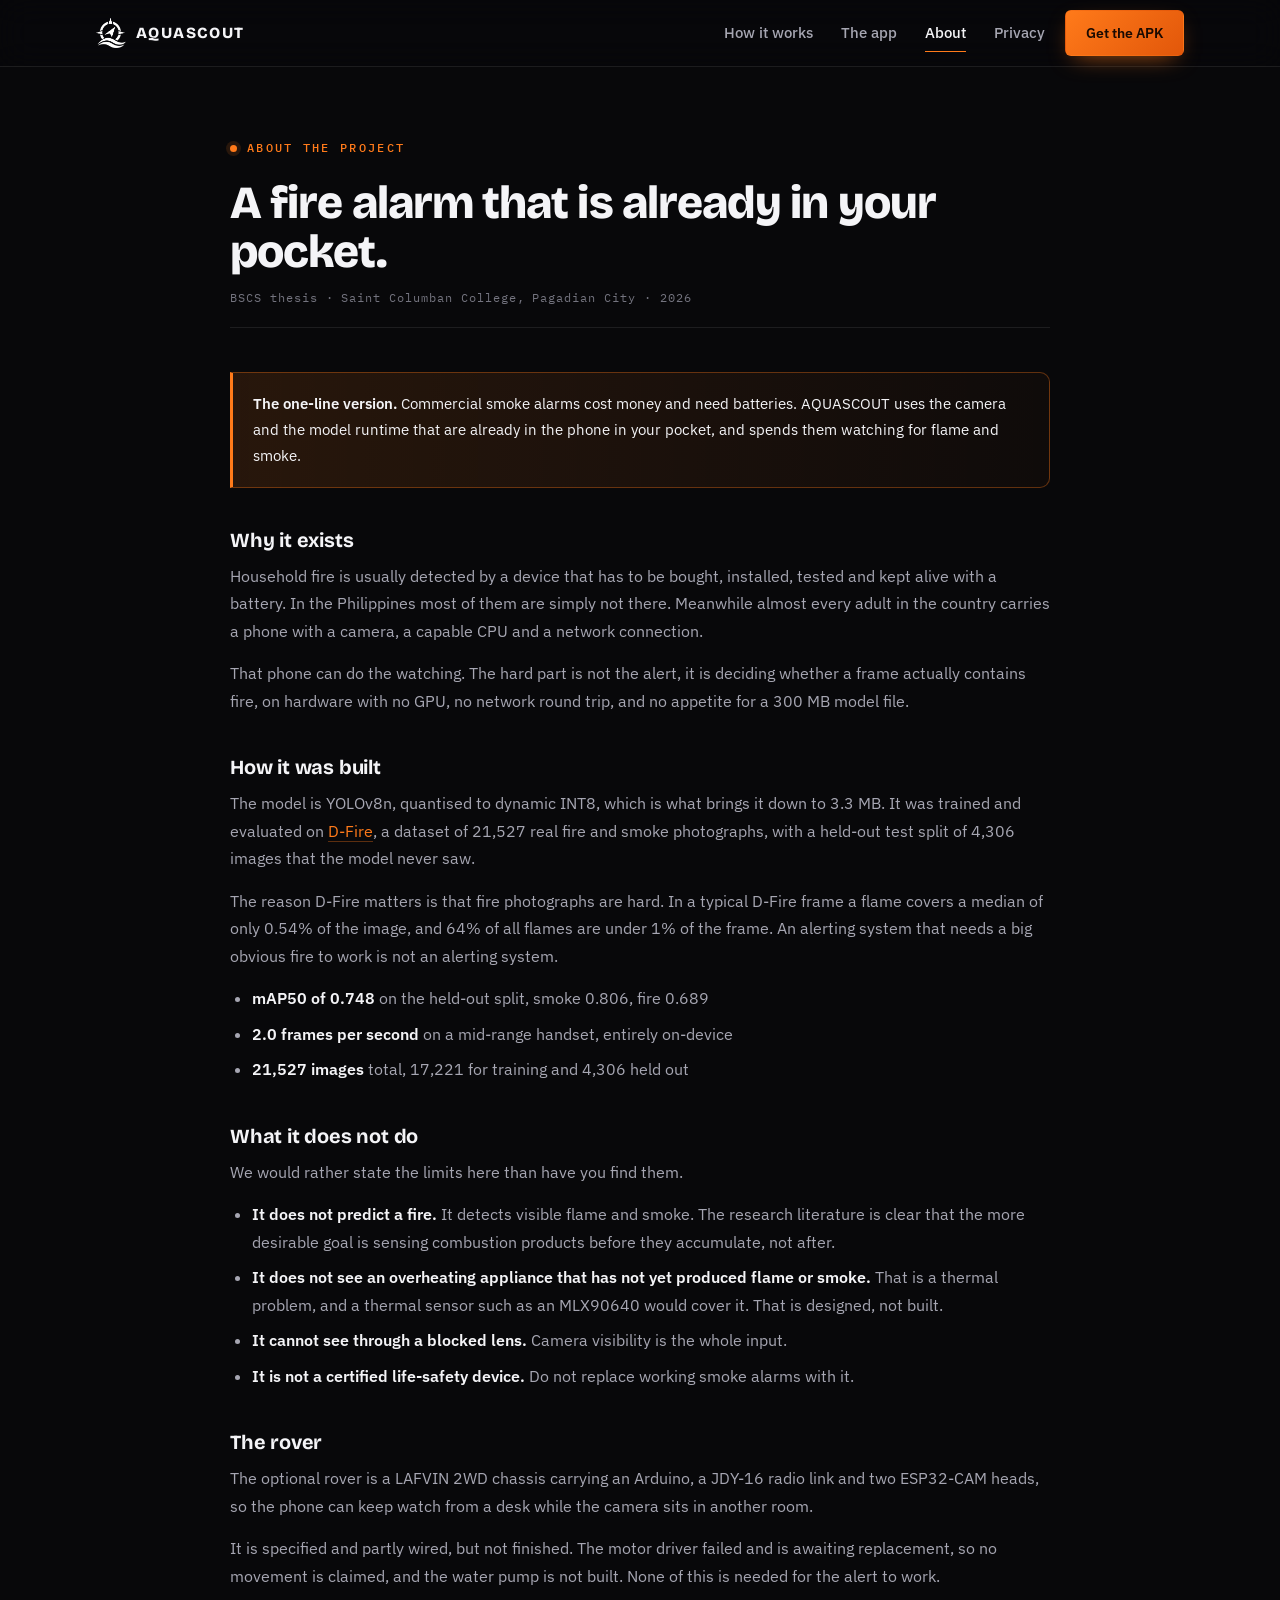
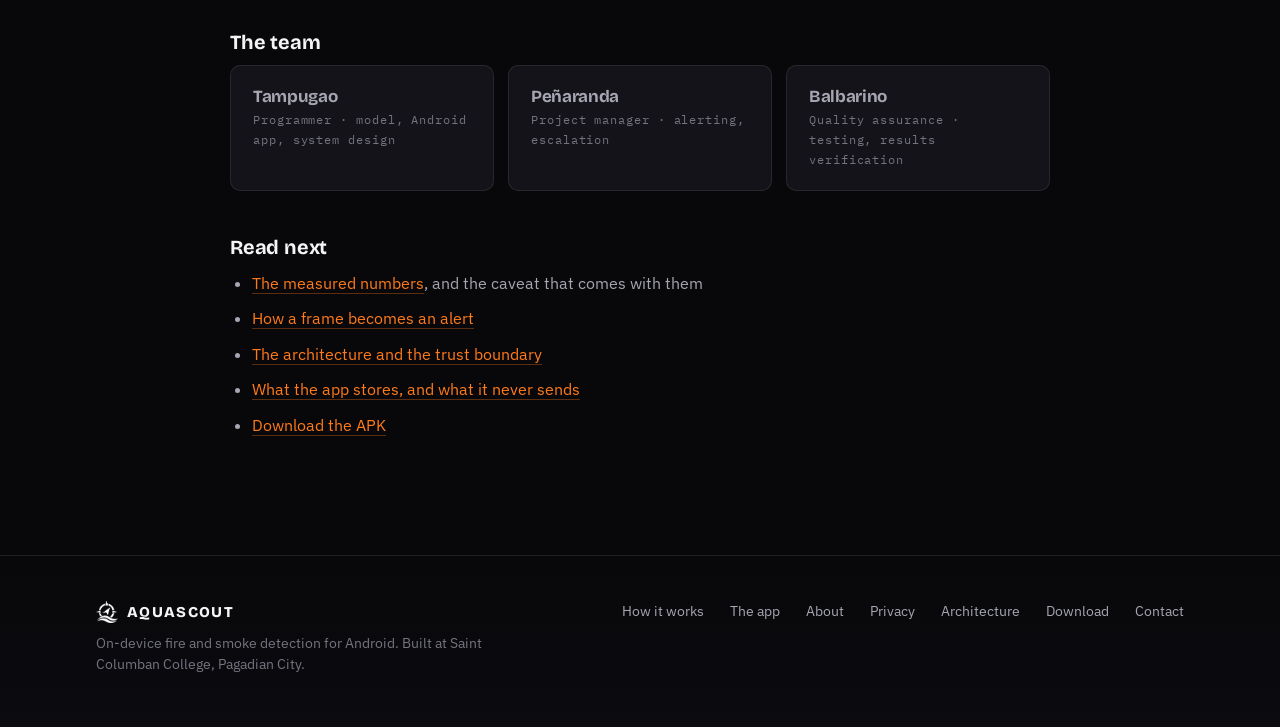
==== commit 734390c6: "Revert to the black theme, keep the new display face The paper redesign is undone. The visual design" ====
--- a/about.html
+++ b/about.html
@@ -5,7 +5,7 @@
 <meta name="viewport" content="width=device-width, initial-scale=1" />
 <title>About — AQUASCOUT</title>
 <meta name="description" content="AQUASCOUT is a BSCS thesis project at Saint Columban College: on-device fire and smoke detection for Android, built on a custom YOLOv8n model." />
-<meta name="theme-color" content="#E8E8E5" />
+<meta name="theme-color" content="#08080A" />
 
 <meta property="og:type" content="website" />
 <meta property="og:site_name" content="AQUASCOUT" />
@@ -15,15 +15,15 @@
 <meta name="twitter:card" content="summary_large_image" />
 <meta name="twitter:image" content="/og-image.png" />
 
+<link rel="icon" type="image/png" sizes="32x32" href="/favicon-32-light.png" media="(prefers-color-scheme: light)" />
+<link rel="icon" type="image/png" sizes="16x16" href="/favicon-16-light.png" media="(prefers-color-scheme: light)" />
 <link rel="icon" type="image/png" sizes="32x32" href="/favicon-32.png" />
 <link rel="icon" type="image/png" sizes="16x16" href="/favicon-16.png" />
-<link rel="icon" type="image/png" sizes="32x32" href="/favicon-32-dark.png" media="(prefers-color-scheme: dark)" />
-<link rel="icon" type="image/png" sizes="16x16" href="/favicon-16-dark.png" media="(prefers-color-scheme: dark)" />
 <link rel="apple-touch-icon" sizes="180x180" href="/apple-touch-icon.png" />
 <link rel="manifest" href="/site.webmanifest" />
 <link rel="preconnect" href="https://fonts.googleapis.com" />
 <link rel="preconnect" href="https://fonts.gstatic.com" crossorigin />
-<link href="https://fonts.googleapis.com/css2?family=Bricolage+Grotesque:opsz,wght@12..96,700..800&family=IBM+Plex+Mono:wght@400;500&family=IBM+Plex+Sans:wght@400;500;600&display=swap" rel="stylesheet" />
+<link href="https://fonts.googleapis.com/css2?family=Bricolage+Grotesque:opsz,wght@12..96,400..800&family=IBM+Plex+Mono:wght@400;500;600&family=IBM+Plex+Sans:wght@300;400;500;600&display=swap" rel="stylesheet" />
 <link rel="stylesheet" href="/style.css" />
 </head>
 <body>
@@ -31,7 +31,7 @@
 <header class="topbar">
   <div class="wrap topbar-inner">
     <a class="brand" href="/" aria-label="AQUASCOUT home">
-      <img class="brand-mark" src="/mark-ink.png" alt="" width="28" height="28" />
+      <img class="brand-mark" src="/mark-light.png" alt="" width="30" height="30" />
       <span class="brand-word">AQUASCOUT</span>
     </a>
 
@@ -42,7 +42,7 @@
       <a href="/privacy">Privacy</a>
     </nav>
 
-    <a class="btn btn-ink" href="/#get">Get the APK</a>
+    <a class="btn btn-ember" href="/#get">Get the APK</a>
 
     <button class="burger" id="burger" aria-label="Menu" aria-expanded="false" aria-controls="topnav">
       <span></span><span></span>
@@ -126,23 +126,24 @@
         <h2>The team</h2>
         <div class="team-grid">
           <div class="member">
-            <div class="member-name">Tampugao</div>
-            <span class="member-role">Programmer &middot; model, app, system design</span>
+            <h3>Tampugao</h3>
+            <p>Programmer &middot; model, Android app, system design</p>
           </div>
           <div class="member">
-            <div class="member-name">Pe&ntilde;aranda</div>
-            <span class="member-role">Project manager &middot; alerting, escalation</span>
+            <h3>Pe&ntilde;aranda</h3>
+            <p>Project manager &middot; alerting, escalation</p>
           </div>
           <div class="member">
-            <div class="member-name">Balbarino</div>
-            <span class="member-role">Quality assurance &middot; testing, results verification</span>
+            <h3>Balbarino</h3>
+            <p>Quality assurance &middot; testing, results verification</p>
           </div>
         </div>
       </div>
 
-      <div class="prose read-next">
+      <div class="prose" style="margin-top:46px">
         <h2>Read next</h2>
         <ul>
+          <li><a href="/about">The measured numbers</a>, and the caveat that comes with them</li>
           <li><a href="/#how">How a frame becomes an alert</a></li>
           <li><a href="/diagrams/aquascout-architecture">The architecture and the trust boundary</a></li>
           <li><a href="/privacy">What the app stores, and what it never sends</a></li>
@@ -157,9 +158,8 @@
 <footer class="foot">
   <div class="wrap foot-inner">
     <div class="foot-l">
-      <span class="foot-brand"><img src="/mark-ink.png" alt="" width="22" height="22" /> AQUASCOUT</span>
+      <span class="foot-brand"><img src="/mark-light.png" alt="" width="22" height="22" /> AQUASCOUT</span>
       <span class="foot-sub">On-device fire and smoke detection for Android. Built at Saint Columban College, Pagadian City.</span>
-      <span class="foot-meta">BSCS thesis &middot; 2026</span>
     </div>
     <nav class="foot-nav">
       <a href="/#how">How it works</a>
--- a/style.css
+++ b/style.css
@@ -1,730 +1,850 @@
 /* ============================================================
-   AQUASCOUT — "Field Record"
+   AQUASCOUT — dark ember theme
    ------------------------------------------------------------
-   The site reads as the documented record of a real instrument:
-   a technical datasheet for equipment, printed rather than
-   rendered.
-
-   Three rules carry the whole design and must not be undone:
-
-   1. The ground is PAPER, not black. A near-black ground with one
-      bright accent is the single most recognisable AI-site default.
-   2. Corner radius is zero. There are no rounded cards, no pills,
-      no badges. Structure comes from 1px hairlines and whitespace.
-   3. Vermilion --signal means fire or an alert. Nothing else. It is
-      not the brand colour. It does not fill buttons and it never
-      tints a background. Budget: about six uses per page.
-
-   There is exactly one dark element on the page: the telemetry
-   band. That is deliberate. Spend the boldness once.
-
-   When adding rules here, prefer padding-block over the padding
-   shorthand on anything that also carries .wrap: the shorthand's
-   left/right 0 wipes the mobile gutter.
+   --ink is the dark surface and --ground is the light one, so
+   text is coloured with --ground. The names read backwards.
+   That inversion is load-bearing and predates this file. Do not
+   "fix" it. New markup should use the semantic tokens above.
    ============================================================ */
 
 :root{
-  /* Surfaces */
-  --paper:   #E8E8E5;
-  --paper-2: #DEDEDA;
-  --paper-3: #D2D2CE;
-  --void:    #0B0B0C;
-
-  /* Ink */
-  --ink:   #121214;
-  --ink-2: #4E4E56;
-  --ink-3: #86868F;
-
-  /* Lines */
-  --rule:      rgba(18,18,20,.16);
-  --rule-soft: rgba(18,18,20,.08);
-
-  /* Signal. Fire and alert only. */
-  --signal:      #D8410F;
-  --signal-soft: rgba(216,65,15,.10);
-
-  /* Type */
+  /* Semantic tokens — use these in new markup */
+  --bg:        #08080A;
+  --bg-raise:  #0E0E13;
+  --bg-card:   #131319;
+  --bg-card-2: #17171E;
+  --line:        rgba(255,255,255,.085);
+  --line-strong: rgba(255,255,255,.16);
+  --text:   #F4F4F7;
+  --text-2: #A6A6B2;
+  --text-3: #74747F;
+
+  --ember:      #FF7A1A;
+  --ember-lo:   #E2570A;
+  --ember-hi:   #FFB347;
+  --ember-soft: rgba(255,122,26,.13);
+  --ember-line: rgba(255,122,26,.34);
+
+  --green: #34D399;
+
+  /* Inherited from the pre-rewrite palette. Roles unchanged. */
+  --ground:     #F4F4F7;   /* light surface  -> used as TEXT on dark */
+  --surface:    #0E0E13;
+  --surface-2:  #131319;
+  --ink:        #08080A;   /* dark surface   -> used as BACKGROUND */
+  --ink-soft:   #A6A6B2;
+  --ink-faint:  #74747F;
+  --rule:       rgba(255,255,255,.14);
+  --rule-soft:  rgba(255,255,255,.07);
+
+  --signal:      #FF7A1A;
+  --signal-dim:  #FFB347;
+
+  --feed:        #08080A;
+  --feed-line:   rgba(255,255,255,.09);
+  --feed-text:   #A6A6B2;
+
+  --mono: "IBM Plex Mono", ui-monospace, SFMono-Regular, Menlo, monospace;
+  --sans: "IBM Plex Sans", system-ui, -apple-system, "Segoe UI", sans-serif;
   --disp: "Bricolage Grotesque", var(--sans);
-  --sans: "IBM Plex Sans", system-ui, -apple-system, "Segoe UI", sans-serif;
-  --mono: "IBM Plex Mono", ui-monospace, SFMono-Regular, Menlo, monospace;
-
-  /* Layout */
-  --gut:  clamp(20px, 5vw, 64px);
-  --maxw: 1240px;
-
-  /* Zero on purpose. See rule 2. */
-  --r: 0;
+
+  --gut: clamp(20px, 5vw, 56px);
+  --maxw: 1200px;
+  --r: 10px;
+  --r-sm: 6px;
 }
 
 *,*::before,*::after{ box-sizing:border-box; }
 
-html{
-  -webkit-text-size-adjust:100%;
-  scroll-behavior:smooth;
-  background:var(--paper);
-}
+html{ -webkit-text-size-adjust:100%; scroll-behavior:smooth; }
 @media (prefers-reduced-motion:reduce){ html{ scroll-behavior:auto; } }
 
 body{
   margin:0;
-  background:var(--paper);
-  color:var(--ink);
+  background:var(--bg);
+  color:var(--text);
   font-family:var(--sans);
-  font-size:16.5px;
+  font-size:16px;
   line-height:1.6;
   font-weight:400;
   overflow-x:hidden;
   -webkit-font-smoothing:antialiased;
 }
 
-img{ max-width:100%; height:auto; display:block; }
-
-::selection{ background:var(--ink); color:var(--paper); }
-
-:focus-visible{
-  outline:2px solid var(--signal);
-  outline-offset:3px;
-}
-
+img{ max-width:100%; display:block; }
 a{ color:inherit; }
 
 .wrap{
+  width:100%;
   max-width:var(--maxw);
   margin-inline:auto;
   padding-inline:var(--gut);
 }
 
-/* ── Type primitives ─────────────────────────────────────── */
-
-h1,h2,h3{
+:where(a,button,input,[tabindex]):focus-visible{
+  outline:2px solid var(--ember);
+  outline-offset:3px;
+  border-radius:3px;
+}
+
+h1,h2,h3,h4{
   font-family:var(--disp);
   font-weight:800;
+  letter-spacing:-.02em;
+  line-height:1.05;
   margin:0;
 }
 
+/* ── Type helpers ───────────────────────────────────────── */
+
 .kicker{
-  font-family:var(--mono);
-  font-size:12px;
-  font-weight:500;
-  letter-spacing:.14em;
-  text-transform:uppercase;
-  color:var(--ink-2);
-  margin:0;
-}
-/* A plain square, not a pill. See rule 2. */
+  display:flex; align-items:center; gap:10px;
+  margin:0 0 22px;
+  font-family:var(--mono);
+  font-size:11.5px; font-weight:500;
+  letter-spacing:.2em; text-transform:uppercase;
+  color:var(--ember);
+}
+.kicker-mute{ color:var(--text-3); }
+
 .tick{
-  display:inline-block;
-  width:9px; height:9px;
-  background:var(--ink);
-  margin-right:12px;
-  vertical-align:middle;
-}
-
-.sec-head{ margin-bottom:clamp(36px,5vw,64px); }
-.sec-head h2{
-  font-size:clamp(30px,4.2vw,56px);
-  letter-spacing:-.035em;
-  line-height:.94;
-  margin-top:14px;
-}
-.sec-head > p{
+  width:7px; height:7px; flex:0 0 7px;
+  background:var(--ember);
+  border-radius:50%;
+  box-shadow:0 0 0 4px var(--ember-soft);
+  animation:pulse 2.4s ease-in-out infinite;
+}
+@keyframes pulse{ 0%,100%{opacity:1} 50%{opacity:.28} }
+@media (prefers-reduced-motion:reduce){ .tick{animation:none} }
+
+.sec-head{ max-width:58ch; margin-bottom:clamp(34px,4vw,52px); }
+.sec-head h2{ font-size:clamp(30px,4.4vw,48px); }
+.sec-head p{
   margin:18px 0 0;
-  max-width:56ch;
-  color:var(--ink-2);
-  font-size:16px;
-}
-
-/* ── Buttons ─────────────────────────────────────────────── */
-
-.btn{
-  display:inline-flex;
-  align-items:center;
-  justify-content:center;
-  gap:10px;
-  padding:15px 30px;
-  border:1px solid var(--ink);
-  border-radius:0;
-  font-family:var(--sans);
-  font-size:15px;
-  font-weight:500;
-  line-height:1;
-  text-decoration:none;
-  cursor:pointer;
-  transition:background .18s ease, color .18s ease;
-}
-.btn-ink{ background:var(--ink); color:var(--paper); }
-.btn-ink:hover{ background:transparent; color:var(--ink); }
-
-.btn-ghost{ background:transparent; color:var(--ink); }
-.btn-ghost:hover{ background:var(--ink); color:var(--paper); }
-
-.btn-lg{ padding:18px 36px; font-size:16px; }
-
-.btn svg{ flex:none; }
-
-/* ── Top bar ─────────────────────────────────────────────── */
+  font-size:16.5px; line-height:1.65;
+  color:var(--text-2);
+}
+.sec-hd-row{
+  display:flex; align-items:flex-end; justify-content:space-between;
+  gap:24px; flex-wrap:wrap;
+}
+
+/* ── Top bar ───────────────────────────────────────────── */
 
 .topbar{
   position:sticky; top:0; z-index:60;
-  background:rgba(232,232,229,.92);
-  -webkit-backdrop-filter:blur(12px);
-  backdrop-filter:blur(12px);
-  border-bottom:1px solid var(--rule);
-}
-.topbar-inner{
-  display:flex;
-  align-items:center;
-  gap:28px;
-  height:68px;
-}
+  background:rgba(8,8,10,.72);
+  backdrop-filter:blur(16px) saturate(1.5);
+  -webkit-backdrop-filter:blur(16px) saturate(1.5);
+  border-bottom:1px solid var(--line);
+}
+.topbar-inner{ display:flex; align-items:center; gap:20px; height:66px; }
+
 .brand{
   display:flex; align-items:center; gap:10px;
-  text-decoration:none;
-  margin-right:auto;
-}
-.brand-mark{ width:28px; height:28px; }
+  text-decoration:none; margin-right:auto;
+}
+.brand-mark{ width:30px; height:30px; }
 .brand-word{
   font-family:var(--disp);
-  font-weight:800;
-  font-size:16px;
-  letter-spacing:.01em;
+  font-weight:800; font-size:15.5px;
+  letter-spacing:.09em;
+  color:var(--text);
 }
 
 .topnav{ display:flex; gap:28px; }
 .topnav a{
   text-decoration:none;
-  font-size:14.5px;
-  font-weight:500;
-  color:var(--ink-2);
-  padding-bottom:3px;
+  font-size:14.5px; font-weight:500;
+  color:var(--text-2);
+  padding:7px 0;
   border-bottom:1px solid transparent;
-  transition:color .18s ease, border-color .18s ease;
-}
-.topnav a:hover{ color:var(--ink); border-bottom-color:var(--rule); }
-.topnav a[aria-current="page"]{
-  color:var(--ink);
-  border-bottom-color:var(--ink);
-}
+  transition:color .18s, border-color .18s;
+}
+.topnav a:hover{ color:var(--text); border-bottom-color:var(--line-strong); }
+.topnav a[aria-current="page"]{ color:var(--text); border-bottom-color:var(--ember); }
+
+/* ── Buttons ───────────────────────────────────────────── */
+
+.btn{
+  display:inline-flex; align-items:center; justify-content:center; gap:9px;
+  text-decoration:none;
+  font-family:var(--sans);
+  font-size:14px; font-weight:600;
+  padding:11px 20px;
+  border:1px solid transparent;
+  border-radius:var(--r-sm);
+  white-space:nowrap;
+  transition:transform .16s, background .16s, border-color .16s, box-shadow .16s;
+}
+.btn svg{ transition:transform .16s; flex:0 0 auto; }
+.btn:hover svg{ transform:translateX(3px); }
+
+.btn-ember{
+  background:linear-gradient(135deg,var(--ember) 0%,var(--ember-lo) 100%);
+  color:#1A0A02;
+  box-shadow:0 8px 24px -10px rgba(255,122,26,.75);
+}
+.btn-ember:hover{
+  transform:translateY(-2px);
+  box-shadow:0 14px 34px -12px rgba(255,122,26,.9);
+  background:linear-gradient(135deg,#FF8A34 0%,var(--ember) 100%);
+}
+
+.btn-ghost{
+  background:rgba(255,255,255,.03);
+  color:var(--text);
+  border-color:var(--line-strong);
+}
+.btn-ghost:hover{
+  transform:translateY(-2px);
+  background:rgba(255,255,255,.07);
+  border-color:rgba(255,255,255,.28);
+}
+
+.btn-lg{ padding:16px 30px; font-size:15.5px; border-radius:8px; }
+
+/* Inverse button. On the light ground this was paper-white; on the dark
+   ground that reads as a slab, so it now carries the ember instead. */
+.btn-paper{
+  display:inline-flex; align-items:center; gap:9px;
+  background:linear-gradient(135deg,var(--ember) 0%,var(--ember-lo) 100%);
+  color:#1A0A02;
+  text-decoration:none;
+  font-size:15px; font-weight:600;
+  padding:15px 26px;
+  border-radius:var(--r-sm);
+  box-shadow:0 8px 24px -10px rgba(255,122,26,.7);
+  transition:transform .16s, background .16s;
+}
+.btn-paper:hover{
+  transform:translateY(-2px);
+  background:linear-gradient(135deg,#FF8A34 0%,var(--ember) 100%);
+}
+.btn-paper svg{ transition:transform .16s; }
+.btn-paper:hover svg{ transform:translateX(3px); }
+.btn-paper-sm{ padding:9px 16px; font-size:13.5px; }
 
 .burger{
   display:none;
+  width:40px; height:40px;
+  background:none; border:1px solid var(--line-strong);
+  border-radius:var(--r-sm);
+  cursor:pointer; padding:0;
   position:relative;
-  width:40px; height:40px;
-  padding:0;
-  background:transparent;
-  border:1px solid var(--rule);
-  cursor:pointer;
 }
 .burger span{
-  position:absolute; left:11px; right:11px;
-  height:1.5px;
-  background:var(--ink);
-  transition:transform .2s ease, opacity .2s ease;
+  position:absolute; left:11px; right:11px; height:1.5px;
+  background:var(--text);
+  transition:transform .22s, opacity .22s;
 }
 .burger span:nth-child(1){ top:17px; }
 .burger span:nth-child(2){ bottom:17px; }
 .burger[aria-expanded="true"] span:nth-child(1){ transform:translateY(3px) rotate(45deg); }
 .burger[aria-expanded="true"] span:nth-child(2){ transform:translateY(-3px) rotate(-45deg); }
 
-/* ── Hero ────────────────────────────────────────────────── */
-
-.hero{ padding-block:clamp(48px,7vw,104px) clamp(40px,5vw,72px); }
+/* ── Hero ──────────────────────────────────────────────── */
+
+.hero{
+  position:relative;
+  padding:clamp(56px,8vw,104px) 0 clamp(60px,8vw,110px);
+  overflow:hidden;
+}
+/* Two ember pools, one warm centre, one cool rim. Cheap depth, no image. */
+.hero::before{
+  content:"";
+  position:absolute; inset:-30% -10% auto -10%; height:120%;
+  background:
+    radial-gradient(46% 42% at 76% 26%, rgba(255,122,26,.20), transparent 68%),
+    radial-gradient(38% 34% at 14% 8%,  rgba(255,179,71,.09), transparent 70%);
+  pointer-events:none;
+}
+/* Flowing wave lines lifted from the wordmark art. */
+.hero::after{
+  content:"";
+  position:absolute; left:0; right:0; bottom:-2px; height:190px;
+  background-repeat:no-repeat;
+  background-size:100% 100%;
+  background-image:url("data:image/svg+xml;utf8,\
+<svg xmlns='http://www.w3.org/2000/svg' viewBox='0 0 1200 190' preserveAspectRatio='none'>\
+<path d='M0 118 C 200 74, 400 150, 600 112 S 1000 62, 1200 104' fill='none' stroke='%23FF7A1A' stroke-opacity='.30' stroke-width='2'/>\
+<path d='M0 148 C 220 108, 420 176, 640 140 S 1020 92, 1200 132' fill='none' stroke='%23FF7A1A' stroke-opacity='.18' stroke-width='2'/>\
+<path d='M0 174 C 240 140, 460 196, 700 166 S 1060 130, 1200 162' fill='none' stroke='%23FFB347' stroke-opacity='.10' stroke-width='1.5'/>\
+</svg>");
+  pointer-events:none;
+}
+.hero-grid{
+  position:relative; z-index:1;
+  display:grid;
+  grid-template-columns:minmax(0,1.06fr) minmax(0,.94fr);
+  gap:clamp(36px,5.5vw,72px);
+  align-items:center;
+}
 
 .hero-title{
-  font-size:clamp(44px,9.5vw,148px);
-  letter-spacing:-.045em;
-  line-height:.88;
-  margin:34px 0 0;
+  font-size:clamp(34px,4.6vw,58px);
+  font-weight:800;
+  letter-spacing:-.028em;
+  line-height:1.04;
+  margin-bottom:24px;
+}
+.hero-title span{ display:block; }
+.hero-title .grad{
+  background:linear-gradient(100deg,var(--ember-hi) 0%,var(--ember) 55%,var(--ember-lo) 100%);
+  -webkit-background-clip:text;
+  background-clip:text;
+  color:transparent;
 }
 
 .hero-lede{
+  max-width:48ch;
+  margin:0 0 32px;
+  font-size:17.5px; line-height:1.62;
+  color:var(--text-2);
+}
+
+.hero-actions{ display:flex; flex-wrap:wrap; align-items:center; gap:14px; }
+
+.hero-chips{
+  display:flex; flex-wrap:wrap; gap:10px;
+  margin:30px 0 0; padding:0; list-style:none;
+}
+.hero-chips li{
+  display:flex; align-items:center; gap:7px;
+  font-family:var(--mono);
+  font-size:11px; letter-spacing:.11em; text-transform:uppercase;
+  color:var(--text-3);
+  border:1px solid var(--line);
+  border-radius:100px;
+  padding:6px 13px;
+  background:rgba(255,255,255,.02);
+}
+.hero-chips li::before{
+  content:""; width:5px; height:5px; border-radius:50%;
+  background:var(--ember);
+}
+
+/* ── The viewfinder (signature) ─────────────────────────── */
+
+.hero-rig{ margin:0; }
+
+.rig{
+  position:relative;
+  background:var(--feed);
+  border:1px solid var(--line-strong);
+  border-radius:var(--r);
+  overflow:hidden;
+  box-shadow:
+    0 1px 0 rgba(255,255,255,.05) inset,
+    0 40px 80px -34px rgba(0,0,0,.95),
+    0 0 70px -30px rgba(255,122,26,.45);
+}
+.rig canvas{ display:block; width:100%; height:auto; }
+
+.rig-caption{
+  display:flex; align-items:center; gap:9px;
+  padding:11px 15px;
+  border-top:1px solid var(--line);
+  background:rgba(255,255,255,.015);
+  font-family:var(--mono);
+  font-size:10.5px; letter-spacing:.1em; text-transform:uppercase;
+  color:var(--text-3);
+}
+.rig-dot{
+  width:5px; height:5px; border-radius:50%;
+  background:var(--ember);
+  box-shadow:0 0 8px var(--ember);
+  animation:pulse 1.6s ease-in-out infinite;
+}
+@media (prefers-reduced-motion:reduce){ .rig-dot{animation:none} }
+
+.hero-rig figcaption{
+  margin-top:14px;
+  font-size:13.5px; line-height:1.5;
+  color:var(--text-3);
+  max-width:42ch;
+}
+
+/* ── Readouts ──────────────────────────────────────────── */
+
+.measures{ padding:clamp(56px,8vw,96px) 0; }
+
+.readouts{
+  display:grid;
+  grid-template-columns:repeat(3,1fr);
+  gap:16px;
+}
+.readout{
+  position:relative;
+  overflow:hidden;
+  background:
+    linear-gradient(180deg,rgba(255,255,255,.035),rgba(255,255,255,0)),
+    var(--bg-card);
+  border:1px solid var(--line);
+  border-radius:var(--r);
+  padding:clamp(24px,3vw,32px);
+  display:flex; flex-direction:column; gap:7px;
+}
+.readout::after{
+  content:"";
+  position:absolute; left:0; right:0; top:0; height:1px;
+  background:linear-gradient(90deg,transparent,var(--ember-line),transparent);
+}
+.readout-num{
+  font-family:var(--mono);
+  font-size:clamp(38px,5vw,56px);
+  font-weight:600; line-height:1;
+  letter-spacing:-.035em;
+  font-variant-numeric:tabular-nums;
+  background:linear-gradient(180deg,#FFFFFF 25%,#FFB347 100%);
+  -webkit-background-clip:text; background-clip:text; color:transparent;
+}
+.readout-key{
+  font-family:var(--mono);
+  font-size:11px; letter-spacing:.15em; text-transform:uppercase;
+  color:var(--ember);
+  font-weight:500;
+}
+.readout-note{ font-size:13.5px; color:var(--text-3); line-height:1.45; }
+
+.measure-foot{
+  margin:26px 0 0;
+  font-size:14.5px; color:var(--text-3);
+  max-width:68ch;
+  padding-left:16px;
+  border-left:2px solid var(--ember-line);
+}
+
+/* ── Feature cards ─────────────────────────────────────── */
+
+.does{ padding:clamp(56px,8vw,96px) 0; }
+
+.features{
+  display:grid;
+  grid-template-columns:repeat(2,minmax(0,1fr));
+  gap:16px;
   margin:0;
-  font-size:17.5px;
-  color:var(--ink-2);
-  max-width:50ch;
-}
-
-/* The lede sits in the right half of a 12-column grid, so the hero keeps a
-   hard left edge without the copy ever centring under the headline. */
-.hero-lower{
-  display:grid;
-  grid-template-columns:repeat(12,1fr);
-  margin-top:clamp(34px,4vw,48px);
-}
-.hero-lede-col{
-  grid-column:6 / span 7;
-  min-width:0;
-}
-
-.hero-actions{
-  display:flex;
-  flex-wrap:wrap;
-  gap:16px;
-  margin-top:36px;
-}
-
-/* ── Telemetry band: the one dark element on the page ────── */
-
-.telemetry{
-  background:var(--void);
-  color:var(--paper);
-  padding-block:17px;
-}
-.telemetry-inner{
-  display:flex;
-  flex-wrap:wrap;
-  align-items:center;
-  gap:10px 34px;
-  font-family:var(--mono);
-  font-size:13px;
-  font-weight:500;
-  letter-spacing:.08em;
-  opacity:.92;
-}
-.telemetry-live{
-  display:inline-flex; align-items:center; gap:9px;
-  color:var(--paper);
-}
-/* The one place vermilion is allowed to glow. It is a live dot. */
-.telemetry-dot{
-  width:8px; height:8px;
-  border-radius:50%;
-  background:var(--signal);
-  flex:none;
-}
-.telemetry-dim{ color:var(--ink-3); }
-
-/* ── Datasheet: the four capabilities as a ruled table ───── */
-
-.datasheet{ border-top:1px solid var(--rule); }
-
-.drow{
-  display:grid;
-  grid-template-columns:repeat(12,1fr);
-  gap:0 24px;
-  padding-block:30px;
-  border-bottom:1px solid var(--rule);
-}
-.dterm{
-  grid-column:span 4;
-  font-family:var(--mono);
-  font-size:12px;
-  font-weight:500;
-  letter-spacing:.14em;
-  text-transform:uppercase;
-  color:var(--ink-3);
-  padding-top:4px;
-}
-.ddesc{
-  grid-column:span 8;
-  font-size:16.5px;
-  color:var(--ink);
-}
-.ddesc a{
-  display:inline-block;
-  margin-top:8px;
-  color:var(--ink);
+}
+.feature{
+  position:relative;
+  background:var(--bg-card);
+  border:1px solid var(--line);
+  border-radius:var(--r);
+  padding:clamp(24px,2.8vw,32px);
+  transition:border-color .2s, transform .2s, background .2s;
+}
+.feature:hover{
+  border-color:var(--ember-line);
+  transform:translateY(-3px);
+  background:var(--bg-card-2);
+}
+.feat-ico{
+  width:40px; height:40px;
+  display:grid; place-content:center;
+  border-radius:9px;
+  background:var(--ember-soft);
+  border:1px solid var(--ember-line);
+  color:var(--ember);
+  margin-bottom:18px;
+}
+.feature dt{
+  font-family:var(--disp);
+  font-weight:700; font-size:21px;
+  letter-spacing:-.012em;
+  margin-bottom:9px;
+}
+.feature dd{ margin:0; font-size:15px; color:var(--text-2); max-width:46ch; line-height:1.62; }
+.feature dd a{
+  color:var(--ember); font-weight:500;
   text-decoration:none;
-  border-bottom:1px solid var(--rule);
-  transition:border-color .18s ease;
-}
-.ddesc a:hover{ border-bottom-color:var(--ink); }
-
-/* ── Pipeline: a real ordered sequence, so numbering is earned ── */
-
-.does,.how{ padding-block:clamp(56px,8vw,96px); }
-
-.steps-wrap{
-  position:relative;
+  border-bottom:1px solid var(--ember-line);
+  transition:border-color .18s;
+}
+.feature dd a:hover{ border-bottom-color:var(--ember); }
+.feature dd a svg{ vertical-align:-2px; transition:transform .18s; }
+.feature dd a:hover svg{ transform:translateX(3px); }
+
+/* ── How it works ──────────────────────────────────────── */
+
+.how{ padding:clamp(56px,8vw,96px) 0; }
+.steps{
   display:grid;
   grid-template-columns:repeat(3,minmax(0,1fr));
-  gap:clamp(24px,4vw,56px);
+  gap:0;
   margin:0;
-  padding:0;
-  list-style:none; /* the 01/02/03 numerals are the markers */
-  counter-reset:none;
-}
-/* The hairline spine the three stages hang from */
-.steps-wrap::before{
-  content:"";
-  position:absolute;
-  top:34px; left:0; right:0;
-  height:1px;
-  background:var(--rule);
-}
-.step{ position:relative; }
+  border:1px solid var(--line);
+  border-radius:var(--r);
+  overflow:hidden;
+  background:var(--line);
+  gap:1px;
+}
+.step{
+  background:var(--bg-card);
+  padding:clamp(26px,3vw,36px);
+  display:flex; flex-direction:column; gap:12px;
+}
 .step-n{
-  display:block;
-  font-family:var(--disp);
-  font-weight:300;
-  font-size:64px;
-  line-height:1;
-  color:var(--ink-3);
-  opacity:.32;
-  margin-bottom:18px;
-}
-.step h3{ font-size:21px; letter-spacing:-.01em; margin:0 0 12px; }
-.step p{ margin:0; font-size:14.5px; color:var(--ink-2); max-width:34ch; }
-
-/* ── Screens: asymmetric on purpose ──────────────────────── */
+  font-family:var(--mono);
+  font-size:12px; letter-spacing:.18em;
+  color:var(--ember);
+}
+.step h3{ font-size:20px; font-weight:700; }
+.step p{ margin:0; font-size:14.5px; color:var(--text-2); line-height:1.6; max-width:34ch; }
+
+/* ── App screens (real device captures) ───────────────── */
 
 .screens{
-  padding-block:clamp(56px,8vw,96px);
+  padding:clamp(56px,8vw,96px) 0;
+  /* Clips the ember glow behind the handsets. That glow deliberately extends
+     past the handset by 28% on each side; at narrow widths that pushed the
+     document wider than the viewport and the whole page scrolled sideways. */
   overflow:hidden;
 }
+
 .screen-grid{
   display:grid;
-  grid-template-columns:repeat(12,1fr);
-  gap:clamp(20px,3vw,32px);
+  grid-template-columns:repeat(2,minmax(0,1fr));
+  gap:clamp(24px,4vw,56px);
+  /* Pulled in from the page width. At full width two 290px phones drift to
+     opposite edges and read as unrelated, not as a pair. */
+  max-width:760px;
+  margin-inline:auto;
+  justify-items:center;
   align-items:start;
 }
-.shot-a{ grid-column:span 7; }
-.shot-b{
-  grid-column:span 4;
-  /* pushed off the baseline so the pair is not a tidy two-up */
-  margin-top:clamp(40px,9vw,128px);
-}
-.shot-frame{
-  border:1px solid var(--rule);
-  background:var(--paper-2);
-}
-/* Desaturated until you look at it. Real captures, not mock-ups. */
-.shot-frame img{
-  filter:grayscale(1);
-  transition:filter .6s ease;
-}
-.shot-frame:hover img{ filter:grayscale(0); }
-
+.screen-grid > *{ min-width:0; }
+
+.phone-shot{
+  position:relative;
+  width:min(290px,100%);
+  isolation:isolate;
+}
+/* Ember pool behind the handset so the shot sits in the palette instead of
+   floating on flat black. */
+.phone-shot::before{
+  content:"";
+  position:absolute; z-index:-1;
+  left:-28%; right:-28%; top:6%; bottom:2%;
+  background:radial-gradient(50% 50% at 50% 46%, rgba(255,122,26,.24), transparent 70%);
+  pointer-events:none;
+}
+.phone-shell{
+  border-radius:30px;
+  padding:9px;
+  background:linear-gradient(160deg,#2C2C36 0%,#131319 55%,#0C0C10 100%);
+  border:1px solid rgba(255,255,255,.13);
+  box-shadow:
+    0 1px 0 rgba(255,255,255,.10) inset,
+    0 44px 80px -38px rgba(0,0,0,.95),
+    0 0 90px -34px rgba(255,122,26,.45);
+}
+.phone-shell img{
+  width:100%; height:auto; display:block;
+  border-radius:22px;
+}
 .shot-cap{
   margin:16px 0 0;
-  font-family:var(--mono);
-  font-size:12px;
-  letter-spacing:.14em;
-  text-transform:uppercase;
-  color:var(--ink-3);
-}
-
-/* The honesty note. Vermilion as a rule, not as decoration. */
-.caveat{
-  margin-top:clamp(40px,6vw,80px);
-  max-width:68ch;
-  border-left:2px solid var(--signal);
-  padding-left:26px;
-}
-.caveat p{
-  margin:0;
-  font-size:14.5px;
-  color:var(--ink-2);
-}
-
-/* ── Get: a spec plate ───────────────────────────────────── */
-
-.get{
-  padding-block:clamp(56px,8vw,96px);
-  background:var(--paper-3);
-  border-top:1px solid var(--rule);
-}
-.plate{
-  border:1px solid var(--ink);
-  background:var(--paper);
-  padding:clamp(28px,4.5vw,56px);
-}
-.plate h2{
-  font-size:clamp(28px,4.4vw,46px);
-  letter-spacing:-.035em;
-  line-height:.96;
-  margin:16px 0 0;
-}
-.plate-lede{
+  text-align:center;
+  font-family:var(--mono);
+  font-size:10.5px; letter-spacing:.16em; text-transform:uppercase;
+  color:var(--text-3);
+}
+.shot-cap b{ display:block; color:var(--text-2); font-weight:600; margin-bottom:4px; letter-spacing:.1em; }
+
+@media (max-width:760px){
+  .screen-grid{ grid-template-columns:1fr; gap:36px; }
+  .phone-shot{ width:min(250px,78%); }
+}
+
+/* ── Download ──────────────────────────────────────────── */
+
+.get{ padding:clamp(64px,9vw,116px) 0 clamp(70px,9vw,120px); }
+
+.get-card{
+  position:relative;
+  overflow:hidden;
+  /* Narrower than the page wrap. Stretched to 1200px the copy sits in the left
+     third and the right half reads as an empty mistake. */
+  max-width:780px;
+  background:
+    linear-gradient(180deg,rgba(255,255,255,.04),rgba(255,255,255,0)),
+    var(--bg-card);
+  border:1px solid var(--line-strong);
+  border-radius:16px;
+  padding:clamp(28px,4vw,48px);
+}
+.get-card::before{
+  content:"";
+  position:absolute; inset:auto -20% -70% -20%; height:150%;
+  background:radial-gradient(50% 50% at 50% 100%, rgba(255,122,26,.22), transparent 70%);
+  pointer-events:none;
+}
+.get-card > *{ position:relative; z-index:1; }
+.get h2{ font-size:clamp(28px,4.4vw,46px); margin-bottom:18px; max-width:20ch; }
+.get-lede{ margin:0 0 30px; font-size:16.5px; color:var(--text-2); max-width:56ch; }
+
+.get-facts{
+  display:flex; flex-wrap:wrap; gap:10px;
+  margin:26px 0 30px; padding:0; list-style:none;
+}
+.get-facts li{
+  font-family:var(--mono);
+  font-size:11px; letter-spacing:.1em; text-transform:uppercase;
+  color:var(--text-3);
+  border:1px solid var(--line);
+  border-radius:100px;
+  padding:6px 13px;
+}
+.get-facts li b{ color:var(--text); font-weight:600; }
+
+.sha{
   margin:22px 0 0;
-  max-width:60ch;
-  color:var(--ink-2);
-  font-size:16.5px;
-}
-
-.facts{
-  display:grid;
-  grid-template-columns:repeat(4,minmax(0,1fr));
-  margin:clamp(32px,4vw,48px) 0;
-  border-top:1px solid var(--rule);
-  border-left:1px solid var(--rule);
-}
-.fact{
-  padding:22px;
-  border-right:1px solid var(--rule);
-  border-bottom:1px solid var(--rule);
-}
-.fact dt{
-  font-family:var(--mono);
-  font-size:12px;
-  letter-spacing:.14em;
-  text-transform:uppercase;
-  color:var(--ink-3);
-  margin-bottom:8px;
-}
-.fact dd{ margin:0; font-weight:600; font-size:15.5px; }
+  font-family:var(--mono);
+  font-size:11.5px; line-height:1.7;
+  color:var(--text-3);
+  word-break:break-all;
+}
+.sha b{ color:var(--text-2); font-weight:600; }
+
 
 .play-note{
-  margin:clamp(28px,3.5vw,44px) 0 0;
-  max-width:70ch;
-  font-size:14px;
-  color:var(--ink-3);
-}
-
-/* ── Footer ──────────────────────────────────────────────── */
+  margin:20px 0 0; padding:14px 18px;
+  border:1px solid var(--line);
+  border-left:2px solid var(--ember);
+  border-radius:0 var(--r-sm) var(--r-sm) 0;
+  background:rgba(255,255,255,.02);
+  font-size:14px; color:var(--text-2);
+  max-width:62ch;
+}
+
+/* ── Footer ────────────────────────────────────────────── */
 
 .foot{
-  margin-top:clamp(56px,8vw,112px);
-  border-top:1px solid var(--rule);
-  background:var(--paper);
+  border-top:1px solid var(--line);
+  background:linear-gradient(180deg,#08080A,#0B0B10);
+  padding:44px 0 52px;
 }
 .foot-inner{
-  display:flex;
-  flex-wrap:wrap;
-  gap:clamp(28px,4vw,48px);
-  align-items:flex-start;
-  justify-content:space-between;
-  padding-block:clamp(40px,5vw,56px);
-}
-.foot-l{ max-width:46ch; }
+  display:flex; flex-wrap:wrap; gap:28px;
+  align-items:flex-start; justify-content:space-between;
+}
+.foot-l{ max-width:40ch; }
 .foot-brand{
-  display:flex; align-items:center; gap:10px;
-  font-family:var(--disp);
-  font-weight:800;
-  font-size:15px;
+  display:flex; align-items:center; gap:9px;
+  font-family:var(--disp); font-weight:800; font-size:15px;
+  letter-spacing:.09em;
 }
 .foot-brand img{ width:22px; height:22px; }
-.foot-sub{
-  display:block;
-  margin-top:12px;
-  font-size:13.5px;
-  color:var(--ink-2);
-}
-.foot-meta{
-  display:block;
-  margin-top:20px;
-  font-family:var(--mono);
-  font-size:12px;
-  letter-spacing:.14em;
-  text-transform:uppercase;
-  color:var(--ink-3);
-}
-.foot-nav{
-  display:flex;
-  flex-wrap:wrap;
-  gap:10px 26px;
-}
+.foot-sub{ display:block; margin-top:9px; font-size:13.5px; color:var(--text-3); line-height:1.55; }
+.foot-nav{ display:flex; flex-wrap:wrap; gap:10px 26px; }
 .foot-nav a{
-  font-size:14px;
-  color:var(--ink-2);
+  font-size:14px; color:var(--text-2);
   text-decoration:none;
-  border-bottom:1px solid var(--rule);
-  transition:color .18s ease, border-color .18s ease;
-}
-.foot-nav a:hover{ color:var(--ink); border-bottom-color:var(--ink); }
-
-/* ============================================================
-   Interior pages
-   ============================================================ */
-
-.page{
-  padding-block:clamp(44px,6vw,84px) clamp(56px,8vw,96px);
-}
-.page-hd{ margin-bottom:clamp(36px,5vw,56px); }
+  border-bottom:1px solid transparent;
+  transition:color .18s, border-color .18s;
+}
+.foot-nav a:hover{ color:var(--text); border-bottom-color:var(--ember); }
+
+/* ── Prose pages (About, Privacy) ──────────────────────── */
+
+/* padding-block, NOT the `padding` shorthand. This element also carries .wrap,
+   and the shorthand resets padding-left/right to 0, wiping the page gutter.
+   On a 394px phone every line of About and Privacy ran flush to the screen
+   edge. Caught by probing computed padding, not by looking at 1440px. */
+.page{ padding-block:clamp(40px,6vw,72px) clamp(60px,8vw,100px); }
+.page-inner{ max-width:820px; margin-inline:auto; }
+
+.page-hd{ margin-bottom:44px; }
 .page-hd h1{
-  font-size:clamp(38px,6vw,80px);
-  letter-spacing:-.04em;
-  line-height:.92;
-  margin:18px 0 0;
+  font-size:clamp(30px,4.4vw,46px);
+  margin:0 0 12px;
 }
 .page-hd .meta{
-  margin:22px 0 0;
-  font-family:var(--mono);
-  font-size:12.5px;
-  letter-spacing:.14em;
-  text-transform:uppercase;
-  color:var(--ink-3);
-}
+  font-family:var(--mono);
+  font-size:12px; letter-spacing:.08em;
+  color:var(--text-3);
+  margin:0; padding-bottom:20px;
+  border-bottom:1px solid var(--line);
+}
+
+.prose{ font-size:16px; line-height:1.72; color:var(--text-2); }
+.prose h2{
+  font-size:20px; font-weight:700;
+  margin:42px 0 12px;
+  color:var(--text);
+  letter-spacing:-.01em;
+}
+.prose h2:first-child{ margin-top:0; }
+.prose p{ margin:0 0 15px; }
+.prose ul{ margin:0 0 16px; padding-left:22px; }
+.prose li{ margin-bottom:8px; }
+.prose strong{ color:var(--text); font-weight:600; }
+.prose a{ color:var(--ember); text-decoration:none; border-bottom:1px solid var(--ember-line); }
+.prose a:hover{ border-bottom-color:var(--ember); }
+.prose code{
+  font-family:var(--mono); font-size:.87em;
+  background:rgba(255,255,255,.05);
+  border:1px solid var(--line);
+  border-radius:4px; padding:1px 6px;
+  color:var(--ember-hi);
+}
+
+.callout{
+  border:1px solid var(--ember-line);
+  border-left:3px solid var(--ember);
+  background:linear-gradient(90deg,var(--ember-soft),rgba(255,122,26,.03));
+  padding:18px 20px;
+  border-radius:0 var(--r) var(--r) 0;
+  margin:0 0 32px;
+}
+.callout p{ margin:0; font-size:15px; color:var(--text); }
 
 .card{
-  border:1px solid var(--rule);
-  padding:clamp(24px,3.5vw,40px);
-  margin-bottom:clamp(20px,2.5vw,28px);
-  background:var(--paper);
-}
-.card h2{
-  font-size:clamp(24px,3vw,34px);
-  letter-spacing:-.03em;
-  line-height:1;
-  margin:0 0 18px;
-}
-.card h3{
-  font-size:17px;
-  font-family:var(--sans);
-  font-weight:600;
-  margin:26px 0 10px;
-}
-
-.prose p{ margin:0 0 18px; color:var(--ink-2); max-width:70ch; }
-.prose ul{ margin:0 0 18px; padding-left:22px; color:var(--ink-2); max-width:70ch; }
-.prose li{ margin-bottom:10px; }
-
-.callout{
-  border-left:2px solid var(--signal);
-  padding:4px 0 4px 24px;
-  margin:0 0 clamp(24px,3vw,32px);
-}
-.callout p{ margin:0; color:var(--ink-2); font-size:15px; max-width:70ch; }
-
-/* Team */
+  background:var(--bg-card);
+  border:1px solid var(--line);
+  border-radius:var(--r);
+  padding:24px 26px;
+  margin:0 0 34px;
+}
+.card > h2{
+  margin:0 0 14px;
+  font-family:var(--mono);
+  font-size:11px; letter-spacing:.2em; text-transform:uppercase;
+  color:var(--ember);
+}
+.table-scroll{ overflow-x:auto; margin:0 -4px; padding:0 4px; }
+table{ border-collapse:collapse; width:100%; min-width:460px; font-size:14.5px; }
+th,td{
+  text-align:left; padding:11px 12px;
+  border-bottom:1px solid var(--line);
+  vertical-align:top;
+}
+th{
+  font-family:var(--mono); font-size:10.5px;
+  letter-spacing:.14em; text-transform:uppercase;
+  color:var(--text-3); font-weight:600;
+}
+td:first-child{
+  font-family:var(--mono); font-size:13px;
+  color:var(--ember-hi); white-space:nowrap;
+}
+td{ color:var(--text-2); line-height:1.55; }
+
+/* Three columns do not fit a phone: the table has a 460px floor, so on a 394px
+   screen it scrolled sideways and the third column was simply cut off. Below
+   620px each row becomes its own stacked card, labelled by data-label. */
+@media (max-width:620px){
+  .table-scroll{ overflow-x:visible; margin:0; padding:0; }
+  table{ min-width:0; display:block; }
+  thead{ display:none; }
+  tbody{ display:block; }
+  tr{
+    display:block;
+    border:1px solid var(--line);
+    border-radius:var(--r-sm);
+    padding:14px 16px;
+    margin:0 0 12px;
+    background:rgba(255,255,255,.02);
+  }
+  td{
+    display:block;
+    border:0; padding:0;
+    white-space:normal;
+  }
+  td + td{ margin-top:10px; }
+  td::before{
+    content:attr(data-label);
+    display:block;
+    font-family:var(--mono); font-size:10px;
+    letter-spacing:.16em; text-transform:uppercase;
+    color:var(--text-3);
+    margin-bottom:3px;
+  }
+  td:first-child{ font-size:14px; color:var(--text); }
+}
+
 .team-grid{
   display:grid;
-  grid-template-columns:repeat(auto-fit,minmax(240px,1fr));
-  gap:1px;
-  background:var(--rule);
-  border:1px solid var(--rule);
+  grid-template-columns:repeat(auto-fit,minmax(210px,1fr));
+  gap:14px;
+  margin:0 0 8px;
 }
 .member{
-  background:var(--paper);
-  padding:clamp(24px,3vw,32px);
-}
-.member-name{
-  font-family:var(--disp);
-  font-weight:800;
-  font-size:21px;
-  letter-spacing:-.02em;
-}
-.member-role{
-  display:block;
-  margin-top:8px;
-  font-family:var(--mono);
-  font-size:12px;
-  letter-spacing:.14em;
-  text-transform:uppercase;
-  color:var(--ink-3);
-}
-
-/* Privacy data table */
-.table-scroll{ margin:0 0 8px; }
-table{
-  width:100%;
-  border-collapse:collapse;
-  font-size:15px;
-  text-align:left;
-}
-th,td{
-  padding:14px 16px;
-  border:1px solid var(--rule);
-  vertical-align:top;
-}
-th{
-  font-family:var(--mono);
-  font-size:12px;
-  font-weight:500;
-  letter-spacing:.14em;
-  text-transform:uppercase;
-  color:var(--ink-3);
-  background:var(--paper-2);
-}
-td:first-child{ font-weight:600; }
-
-/* ── Reveal ──────────────────────────────────────────────── */
+  background:var(--bg-card);
+  border:1px solid var(--line);
+  border-radius:var(--r);
+  padding:22px 22px 20px;
+}
+.member h3{ font-size:17px; font-weight:700; margin:0 0 4px; }
+.member p{
+  margin:0; font-family:var(--mono); font-size:11.5px;
+  letter-spacing:.08em; color:var(--text-3);
+}
+
+.pill-row{ display:flex; flex-wrap:wrap; gap:9px; margin:0 0 20px; padding:0; list-style:none; }
+.pill-row li{
+  font-family:var(--mono); font-size:11px;
+  letter-spacing:.1em; text-transform:uppercase;
+  color:var(--text-2);
+  border:1px solid var(--line-strong);
+  border-radius:100px;
+  padding:7px 14px;
+  background:rgba(255,255,255,.025);
+}
+
+/* ── Reveal on scroll ──────────────────────────────────── */
 
 .reveal{
   opacity:0;
   transform:translateY(14px);
-  transition:opacity .6s ease var(--d,0s), transform .6s ease var(--d,0s);
+  transition:opacity .62s cubic-bezier(.22,1,.36,1), transform .62s cubic-bezier(.22,1,.36,1);
+  transition-delay:var(--d,0s);
 }
 .reveal.in{ opacity:1; transform:none; }
-
 @media (prefers-reduced-motion:reduce){
   .reveal{ opacity:1; transform:none; transition:none; }
 }
 
-/* ============================================================
-   Responsive
-   ============================================================ */
+/* ── Responsive ────────────────────────────────────────── */
 
 @media (max-width:1000px){
-  /* The lede returns to the full column once the grid would squeeze it. */
-  .hero-lede-col{ grid-column:span 12; }
-
-  /* The step spine only makes sense in a row. */
-  .steps-wrap{ grid-template-columns:minmax(0,1fr); gap:34px; }
-  .steps-wrap::before{ display:none; }
-
-  .dterm,
-  .ddesc{ grid-column:span 12; }
-  .dterm{ padding-top:0; margin-bottom:10px; }
-
-  .shot-a,.shot-b{ grid-column:span 6; }
-  .shot-b{ margin-top:clamp(32px,7vw,64px); }
-
-  .facts{ grid-template-columns:repeat(2,minmax(0,1fr)); }
-}
-
+  /* minmax(0,1fr) not 1fr: a grid item defaults to min-width:auto, and the
+     viewfinder canvas has an intrinsic width, which would force the column
+     wider than the screen and scroll the whole page sideways. */
+  .hero-grid{ grid-template-columns:minmax(0,1fr); }
+  .hero-rig{ max-width:520px; min-width:0; }
+  .rig{ min-width:0; }
+  .steps{ grid-template-columns:minmax(0,1fr); }
+}
+
+/* Nav collapses to the burger EARLY, at 900px rather than 720px. Between 720
+   and 900 the five links plus the CTA genuinely do not fit beside the brand,
+   and the CTA hung off the right edge. Found by sweeping 320 to 1440. */
 @media (max-width:900px){
   .topnav{
-    position:absolute;
-    top:68px; left:0; right:0;
-    flex-direction:column;
-    gap:0;
-    /* Opaque on purpose: a translucent dropdown let the headline read
-       through between the links. */
-    background:var(--paper);
-    border-bottom:1px solid var(--rule);
+    position:absolute; top:66px; left:0; right:0;
+    flex-direction:column; gap:0;
+    /* Fully opaque. At .97 plus a backdrop blur the hero headline still read
+       through between the links, which made the menu look broken. */
+    background:#0A0A0D;
+    border-bottom:1px solid var(--line);
+    box-shadow:0 24px 40px -20px rgba(0,0,0,.9);
     padding:8px var(--gut) 16px;
     display:none;
   }
   .topnav.open{ display:flex; }
-  .topnav a{ padding:14px 0; border-bottom:1px solid var(--rule); }
-  .topbar-inner > .btn{ display:none; }
+  .topnav a{ padding:14px 0; border-bottom:1px solid var(--line); }
+  /* Only the top bar's button is dropped. The hero CTA is the whole point
+     of the page and must survive on a phone. */
+  .topbar .btn{ display:none; }
   .burger{ display:block; }
-  .topbar-inner{ position:relative; }
-
+}
+
+@media (max-width:720px){
+  .readouts{ grid-template-columns:1fr; }
+  .features{ grid-template-columns:1fr; }
+  .hero-actions{ flex-direction:column; align-items:stretch; }
+  .hero-actions .btn{ justify-content:center; width:100%; }
   .foot-inner{ flex-direction:column; }
-}
-
-@media (max-width:620px){
-  .shot-a,.shot-b{ grid-column:span 12; }
-  .shot-b{ margin-top:32px; }
-  .facts{ grid-template-columns:minmax(0,1fr); }
-
-  .hero-actions .btn{ width:100%; }
-
-  /* Stack the data table as labelled cards. The table has a wide minimum
-     and used to scroll sideways on a phone with the last column cut off. */
-  .table-scroll table,
-  .table-scroll thead,
-  .table-scroll tbody,
-  .table-scroll tr,
-  .table-scroll th,
-  .table-scroll td{ display:block; width:100%; }
-
-  .table-scroll thead{
-    position:absolute; width:1px; height:1px;
-    overflow:hidden; clip:rect(0 0 0 0); white-space:nowrap;
-  }
-
-  .table-scroll tr{
-    border:1px solid var(--rule);
-    margin-bottom:14px;
-  }
-  .table-scroll td{
-    border:0;
-    border-bottom:1px solid var(--rule-soft);
-    padding:14px 16px;
-  }
-  .table-scroll tr td:last-child{ border-bottom:0; }
-  .table-scroll td::before{
-    content:attr(data-label);
-    display:block;
-    font-family:var(--mono);
-    font-size:11px;
-    font-weight:500;
-    letter-spacing:.14em;
-    text-transform:uppercase;
-    color:var(--ink-3);
-    margin-bottom:6px;
-  }
+  .get-card{ padding:26px 20px; }
 }
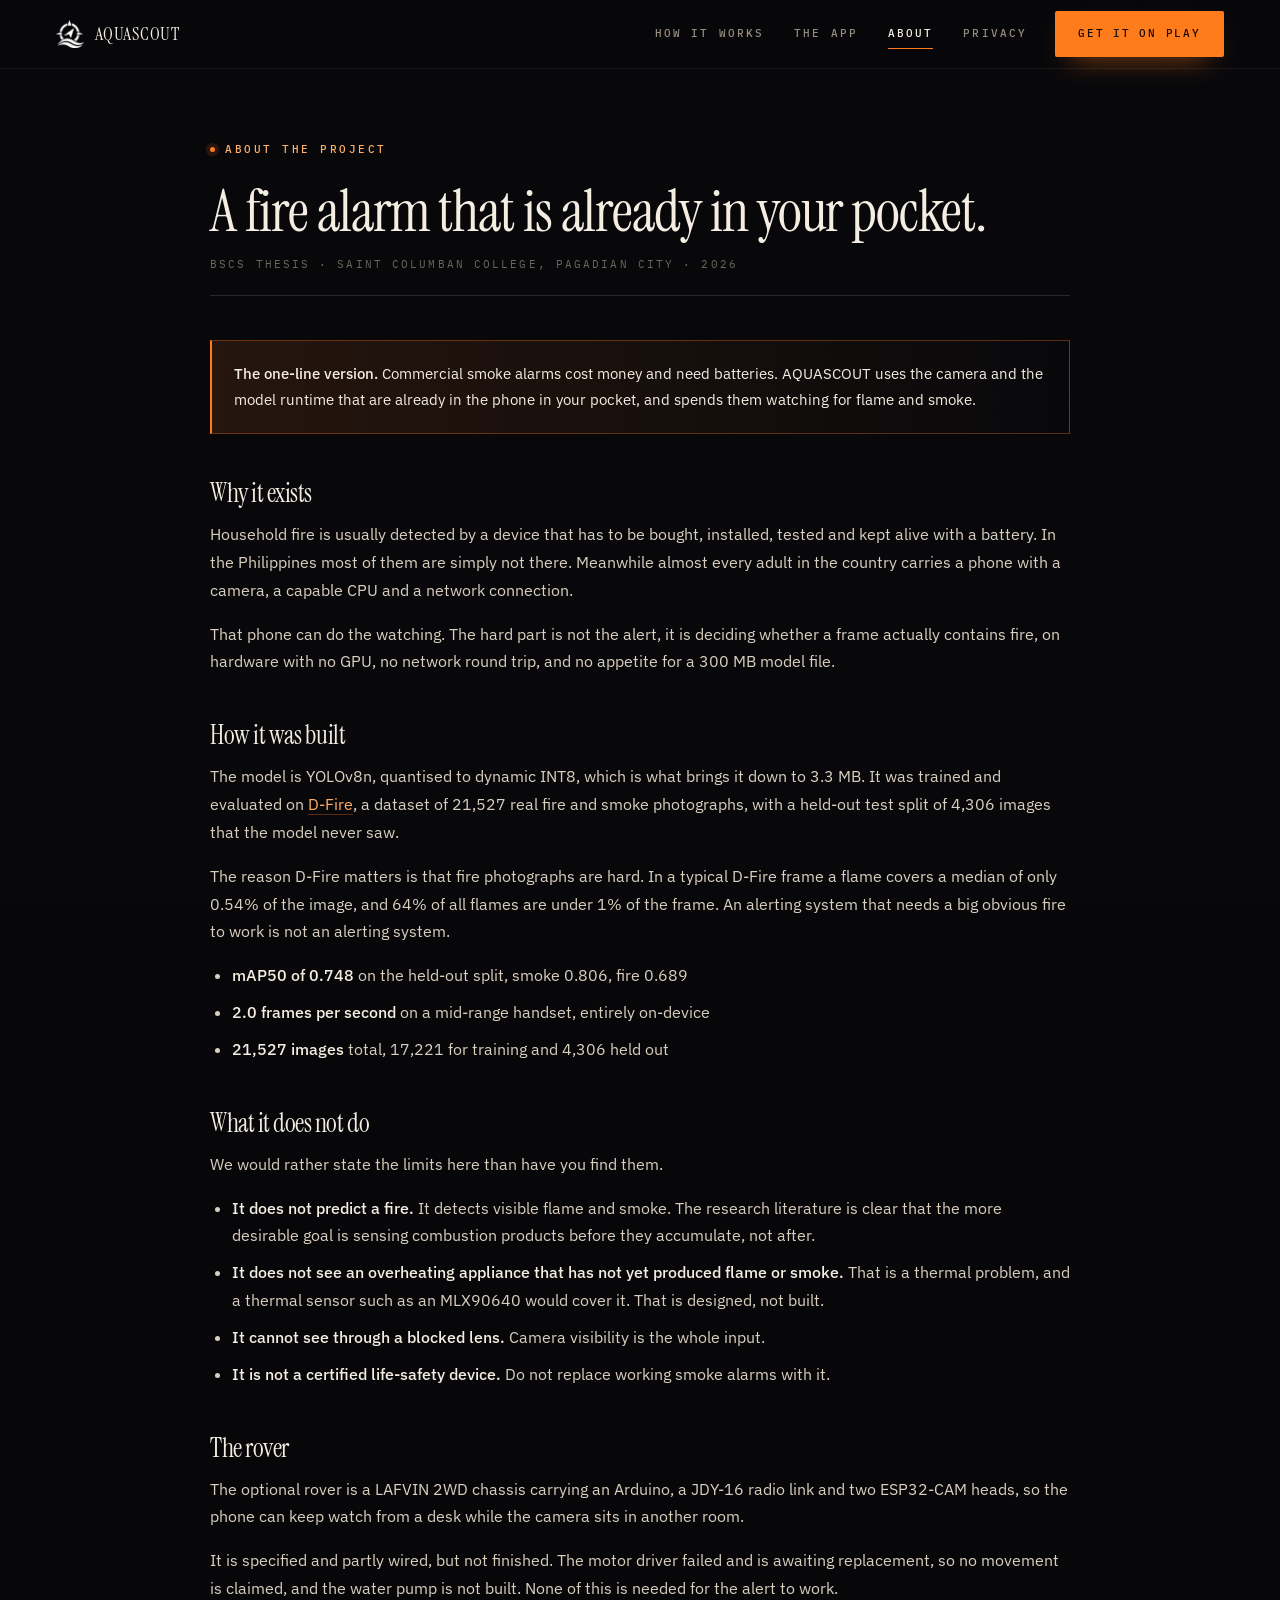
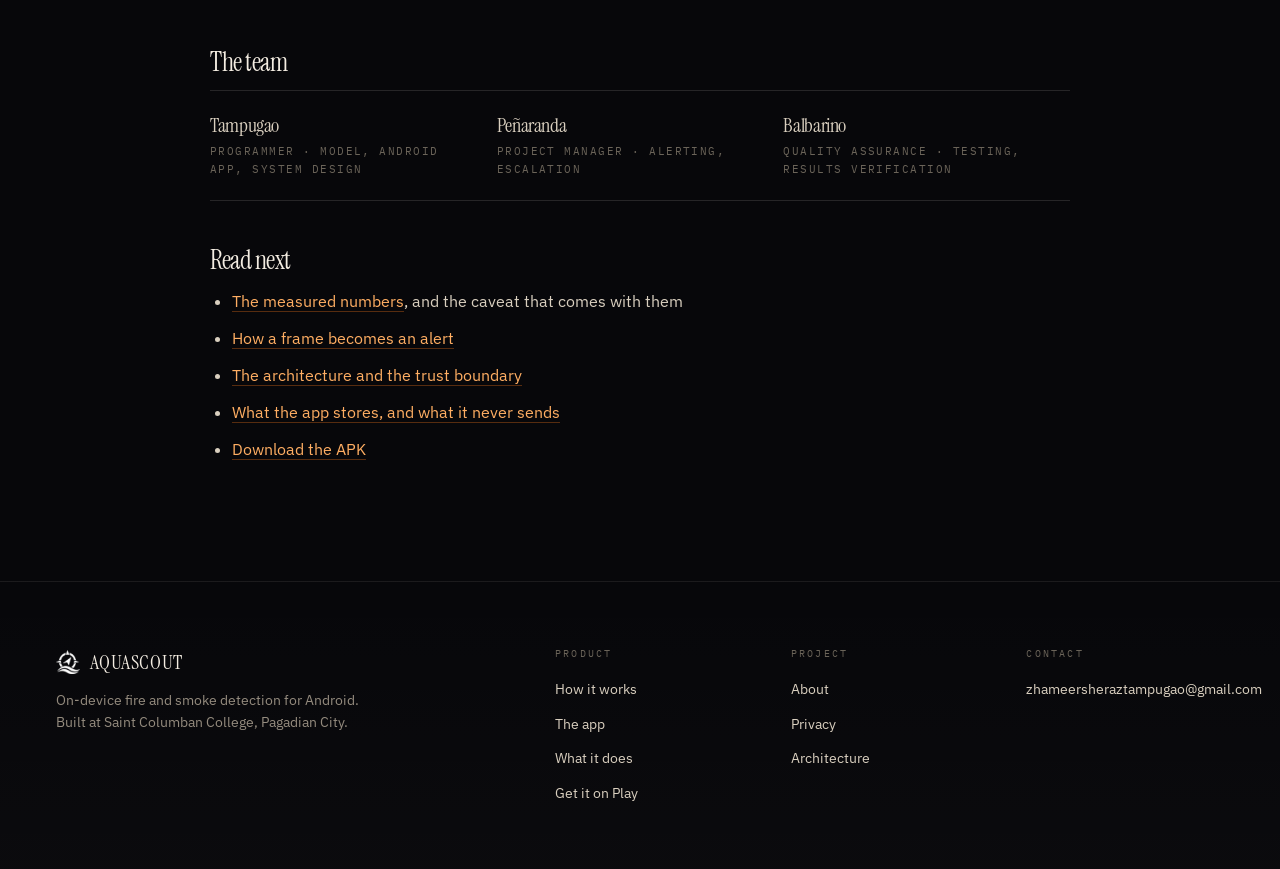
==== commit 8bf01ef9: "Rebuild the site as a wide cinematic plate: serif display, hairline rules, 3D device and phones, no " ====
--- a/about.html
+++ b/about.html
@@ -1,178 +1,195 @@
-<!doctype html>
-<html lang="en">
-<head>
-<meta charset="utf-8" />
-<meta name="viewport" content="width=device-width, initial-scale=1" />
-<title>About — AQUASCOUT</title>
-<meta name="description" content="AQUASCOUT is a BSCS thesis project at Saint Columban College: on-device fire and smoke detection for Android, built on a custom YOLOv8n model." />
-<meta name="theme-color" content="#08080A" />
-
-<meta property="og:type" content="website" />
-<meta property="og:site_name" content="AQUASCOUT" />
-<meta property="og:title" content="About AQUASCOUT" />
-<meta property="og:description" content="A BSCS thesis project at Saint Columban College, Pagadian City." />
-<meta property="og:image" content="/og-image.png" />
-<meta name="twitter:card" content="summary_large_image" />
-<meta name="twitter:image" content="/og-image.png" />
-
-<link rel="icon" type="image/png" sizes="32x32" href="/favicon-32-light.png" media="(prefers-color-scheme: light)" />
-<link rel="icon" type="image/png" sizes="16x16" href="/favicon-16-light.png" media="(prefers-color-scheme: light)" />
-<link rel="icon" type="image/png" sizes="32x32" href="/favicon-32.png" />
-<link rel="icon" type="image/png" sizes="16x16" href="/favicon-16.png" />
-<link rel="apple-touch-icon" sizes="180x180" href="/apple-touch-icon.png" />
-<link rel="manifest" href="/site.webmanifest" />
-<link rel="preconnect" href="https://fonts.googleapis.com" />
-<link rel="preconnect" href="https://fonts.gstatic.com" crossorigin />
-<link href="https://fonts.googleapis.com/css2?family=Bricolage+Grotesque:opsz,wght@12..96,400..800&family=IBM+Plex+Mono:wght@400;500;600&family=IBM+Plex+Sans:wght@300;400;500;600&display=swap" rel="stylesheet" />
-<link rel="stylesheet" href="/style.css" />
-</head>
-<body>
-
-<header class="topbar">
-  <div class="wrap topbar-inner">
-    <a class="brand" href="/" aria-label="AQUASCOUT home">
-      <img class="brand-mark" src="/mark-light.png" alt="" width="30" height="30" />
-      <span class="brand-word">AQUASCOUT</span>
-    </a>
-
-    <nav class="topnav" id="topnav">
-      <a href="/#how">How it works</a>
-      <a href="/#screens">The app</a>
-      <a href="/about" aria-current="page">About</a>
-      <a href="/privacy">Privacy</a>
-    </nav>
-
-    <a class="btn btn-ember" href="/#get">Get the APK</a>
-
-    <button class="burger" id="burger" aria-label="Menu" aria-expanded="false" aria-controls="topnav">
-      <span></span><span></span>
-    </button>
-  </div>
-</header>
-
-<main>
-  <div class="wrap page">
-    <div class="page-inner">
-
-      <header class="page-hd">
-        <p class="kicker"><span class="tick" aria-hidden="true"></span> About the project</p>
-        <h1>A fire alarm that is already in your pocket.</h1>
-        <p class="meta">BSCS thesis &middot; Saint Columban College, Pagadian City &middot; 2026</p>
-      </header>
-
-      <div class="prose">
-        <div class="callout">
-          <p><strong>The one-line version.</strong> Commercial smoke alarms cost money and
-          need batteries. AQUASCOUT uses the camera and the model runtime that are
-          already in the phone in your pocket, and spends them watching for flame and smoke.</p>
-        </div>
-
-        <h2>Why it exists</h2>
-        <p>
-          Household fire is usually detected by a device that has to be bought,
-          installed, tested and kept alive with a battery. In the Philippines most
-          of them are simply not there. Meanwhile almost every adult in the country
-          carries a phone with a camera, a capable CPU and a network connection.
-        </p>
-        <p>
-          That phone can do the watching. The hard part is not the alert, it is
-          deciding whether a frame actually contains fire, on hardware with no GPU,
-          no network round trip, and no appetite for a 300 MB model file.
-        </p>
-
-        <h2>How it was built</h2>
-        <p>
-          The model is YOLOv8n, quantised to dynamic INT8, which is what brings it
-          down to 3.3&nbsp;MB. It was trained and evaluated on
-          <a href="/diagrams/how-it-works">D-Fire</a>, a dataset of 21,527 real fire
-          and smoke photographs, with a held-out test split of 4,306 images that the
-          model never saw.
-        </p>
-        <p>
-          The reason D-Fire matters is that fire photographs are hard. In a typical
-          D-Fire frame a flame covers a median of only 0.54% of the image, and 64% of
-          all flames are under 1% of the frame. An alerting system that needs a big
-          obvious fire to work is not an alerting system.
-        </p>
-        <ul>
-          <li><strong>mAP50 of 0.748</strong> on the held-out split, smoke 0.806, fire 0.689</li>
-          <li><strong>2.0 frames per second</strong> on a mid-range handset, entirely on-device</li>
-          <li><strong>21,527 images</strong> total, 17,221 for training and 4,306 held out</li>
-        </ul>
-
-        <h2>What it does not do</h2>
-        <p>
-          We would rather state the limits here than have you find them.
-        </p>
-        <ul>
-          <li><strong>It does not predict a fire.</strong> It detects visible flame and smoke. The research literature is clear that the more desirable goal is sensing combustion products before they accumulate, not after.</li>
-          <li><strong>It does not see an overheating appliance that has not yet produced flame or smoke.</strong> That is a thermal problem, and a thermal sensor such as an MLX90640 would cover it. That is designed, not built.</li>
-          <li><strong>It cannot see through a blocked lens.</strong> Camera visibility is the whole input.</li>
-          <li><strong>It is not a certified life-safety device.</strong> Do not replace working smoke alarms with it.</li>
-        </ul>
-
-        <h2>The rover</h2>
-        <p>
-          The optional rover is a LAFVIN 2WD chassis carrying an Arduino, a JDY-16
-          radio link and two ESP32-CAM heads, so the phone can keep watch from a desk
-          while the camera sits in another room.
-        </p>
-        <p>
-          It is specified and partly wired, but not finished. The motor driver
-          failed and is awaiting replacement, so no movement is claimed, and the
-          water pump is not built. None of this is needed for the alert to work.
-        </p>
-
-        <h2>The team</h2>
-        <div class="team-grid">
-          <div class="member">
-            <h3>Tampugao</h3>
-            <p>Programmer &middot; model, Android app, system design</p>
-          </div>
-          <div class="member">
-            <h3>Pe&ntilde;aranda</h3>
-            <p>Project manager &middot; alerting, escalation</p>
-          </div>
-          <div class="member">
-            <h3>Balbarino</h3>
-            <p>Quality assurance &middot; testing, results verification</p>
-          </div>
-        </div>
-      </div>
-
-      <div class="prose" style="margin-top:46px">
-        <h2>Read next</h2>
-        <ul>
-          <li><a href="/about">The measured numbers</a>, and the caveat that comes with them</li>
-          <li><a href="/#how">How a frame becomes an alert</a></li>
-          <li><a href="/diagrams/aquascout-architecture">The architecture and the trust boundary</a></li>
-          <li><a href="/privacy">What the app stores, and what it never sends</a></li>
-          <li><a href="/#get">Download the APK</a></li>
-        </ul>
-      </div>
-
-    </div>
-  </div>
-</main>
-
-<footer class="foot">
-  <div class="wrap foot-inner">
-    <div class="foot-l">
-      <span class="foot-brand"><img src="/mark-light.png" alt="" width="22" height="22" /> AQUASCOUT</span>
-      <span class="foot-sub">On-device fire and smoke detection for Android. Built at Saint Columban College, Pagadian City.</span>
-    </div>
-    <nav class="foot-nav">
-      <a href="/#how">How it works</a>
-      <a href="/#screens">The app</a>
-      <a href="/about">About</a>
-      <a href="/privacy">Privacy</a>
-      <a href="/diagrams/aquascout-architecture">Architecture</a>
-      <a href="/#get">Download</a>
-      <a href="mailto:zhameersheraztampugao@gmail.com">Contact</a>
-    </nav>
-  </div>
-</footer>
-
-<script src="/nav.js"></script>
-</body>
+<!doctype html>
+<html lang="en">
+<head>
+<meta charset="utf-8" />
+<meta name="viewport" content="width=device-width, initial-scale=1" />
+<title>About — AQUASCOUT</title>
+<meta name="description" content="AQUASCOUT is a BSCS thesis project at Saint Columban College: on-device fire and smoke detection for Android, built on a custom YOLOv8n model." />
+<meta name="theme-color" content="#08080A" />
+
+<meta property="og:type" content="website" />
+<meta property="og:site_name" content="AQUASCOUT" />
+<meta property="og:title" content="About AQUASCOUT" />
+<meta property="og:description" content="A BSCS thesis project at Saint Columban College, Pagadian City." />
+<meta property="og:image" content="/og-image.png" />
+<meta name="twitter:card" content="summary_large_image" />
+<meta name="twitter:image" content="/og-image.png" />
+
+<link rel="icon" type="image/png" sizes="32x32" href="/favicon-32-light.png" media="(prefers-color-scheme: light)" />
+<link rel="icon" type="image/png" sizes="16x16" href="/favicon-16-light.png" media="(prefers-color-scheme: light)" />
+<link rel="icon" type="image/png" sizes="32x32" href="/favicon-32.png" />
+<link rel="icon" type="image/png" sizes="16x16" href="/favicon-16.png" />
+<link rel="apple-touch-icon" sizes="180x180" href="/apple-touch-icon.png" />
+<link rel="manifest" href="/site.webmanifest" />
+<link rel="preconnect" href="https://fonts.googleapis.com" />
+<link rel="preconnect" href="https://fonts.gstatic.com" crossorigin />
+<link href="https://fonts.googleapis.com/css2?family=Bricolage+Grotesque:opsz,wght@12..96,400..800&family=IBM+Plex+Mono:wght@400;500;600&family=IBM+Plex+Sans:wght@300;400;500;600&family=Instrument+Serif:ital@0;1&display=swap" rel="stylesheet" />
+<link rel="stylesheet" href="/style.css" />
+</head>
+<body>
+
+<header class="topbar">
+  <div class="wrap topbar-inner">
+    <a class="brand" href="/" aria-label="AQUASCOUT home">
+      <img class="brand-mark" src="/mark-light.png" alt="" width="28" height="28" />
+      <span class="brand-word">AQUASCOUT</span>
+    </a>
+
+    <nav class="topnav" id="topnav">
+      <a href="/#how">How it works</a>
+      <a href="/#screens">The app</a>
+      <a href="/about" aria-current="page">About</a>
+      <a href="/privacy">Privacy</a>
+    </nav>
+
+    <a class="btn btn-ember" href="https://play.google.com/store/apps/details?id=com.scc.aquascout" target="_blank" rel="noopener">Get it on Play</a>
+
+    <button class="burger" id="burger" aria-label="Menu" aria-expanded="false" aria-controls="topnav">
+      <span></span><span></span>
+    </button>
+  </div>
+</header>
+
+<main>
+  <div class="wrap page">
+    <div class="page-inner">
+
+      <header class="page-hd">
+        <p class="kicker"><span class="tick" aria-hidden="true"></span> About the project</p>
+        <h1>A fire alarm that is already in your pocket.</h1>
+        <p class="meta">BSCS thesis &middot; Saint Columban College, Pagadian City &middot; 2026</p>
+      </header>
+
+      <div class="prose">
+        <div class="callout">
+          <p><strong>The one-line version.</strong> Commercial smoke alarms cost money and
+          need batteries. AQUASCOUT uses the camera and the model runtime that are
+          already in the phone in your pocket, and spends them watching for flame and smoke.</p>
+        </div>
+
+        <h2>Why it exists</h2>
+        <p>
+          Household fire is usually detected by a device that has to be bought,
+          installed, tested and kept alive with a battery. In the Philippines most
+          of them are simply not there. Meanwhile almost every adult in the country
+          carries a phone with a camera, a capable CPU and a network connection.
+        </p>
+        <p>
+          That phone can do the watching. The hard part is not the alert, it is
+          deciding whether a frame actually contains fire, on hardware with no GPU,
+          no network round trip, and no appetite for a 300 MB model file.
+        </p>
+
+        <h2>How it was built</h2>
+        <p>
+          The model is YOLOv8n, quantised to dynamic INT8, which is what brings it
+          down to 3.3&nbsp;MB. It was trained and evaluated on
+          <a href="/diagrams/how-it-works">D-Fire</a>, a dataset of 21,527 real fire
+          and smoke photographs, with a held-out test split of 4,306 images that the
+          model never saw.
+        </p>
+        <p>
+          The reason D-Fire matters is that fire photographs are hard. In a typical
+          D-Fire frame a flame covers a median of only 0.54% of the image, and 64% of
+          all flames are under 1% of the frame. An alerting system that needs a big
+          obvious fire to work is not an alerting system.
+        </p>
+        <ul>
+          <li><strong>mAP50 of 0.748</strong> on the held-out split, smoke 0.806, fire 0.689</li>
+          <li><strong>2.0 frames per second</strong> on a mid-range handset, entirely on-device</li>
+          <li><strong>21,527 images</strong> total, 17,221 for training and 4,306 held out</li>
+        </ul>
+
+        <h2>What it does not do</h2>
+        <p>
+          We would rather state the limits here than have you find them.
+        </p>
+        <ul>
+          <li><strong>It does not predict a fire.</strong> It detects visible flame and smoke. The research literature is clear that the more desirable goal is sensing combustion products before they accumulate, not after.</li>
+          <li><strong>It does not see an overheating appliance that has not yet produced flame or smoke.</strong> That is a thermal problem, and a thermal sensor such as an MLX90640 would cover it. That is designed, not built.</li>
+          <li><strong>It cannot see through a blocked lens.</strong> Camera visibility is the whole input.</li>
+          <li><strong>It is not a certified life-safety device.</strong> Do not replace working smoke alarms with it.</li>
+        </ul>
+
+        <h2>The rover</h2>
+        <p>
+          The optional rover is a LAFVIN 2WD chassis carrying an Arduino, a JDY-16
+          radio link and two ESP32-CAM heads, so the phone can keep watch from a desk
+          while the camera sits in another room.
+        </p>
+        <p>
+          It is specified and partly wired, but not finished. The motor driver
+          failed and is awaiting replacement, so no movement is claimed, and the
+          water pump is not built. None of this is needed for the alert to work.
+        </p>
+
+        <h2>The team</h2>
+        <div class="team-grid">
+          <div class="member">
+            <h3>Tampugao</h3>
+            <p>Programmer &middot; model, Android app, system design</p>
+          </div>
+          <div class="member">
+            <h3>Pe&ntilde;aranda</h3>
+            <p>Project manager &middot; alerting, escalation</p>
+          </div>
+          <div class="member">
+            <h3>Balbarino</h3>
+            <p>Quality assurance &middot; testing, results verification</p>
+          </div>
+        </div>
+      </div>
+
+      <div class="prose" style="margin-top:46px">
+        <h2>Read next</h2>
+        <ul>
+          <li><a href="/about">The measured numbers</a>, and the caveat that comes with them</li>
+          <li><a href="/#how">How a frame becomes an alert</a></li>
+          <li><a href="/diagrams/aquascout-architecture">The architecture and the trust boundary</a></li>
+          <li><a href="/privacy">What the app stores, and what it never sends</a></li>
+          <li><a href="/#get">Download the APK</a></li>
+        </ul>
+      </div>
+
+    </div>
+  </div>
+</main>
+
+<footer class="foot">
+  <div class="wrap foot-inner">
+    <div class="foot-l">
+      <span class="foot-brand"><img src="/mark-light.png" alt="" width="24" height="24" /> AQUASCOUT</span>
+      <span class="foot-sub">On-device fire and smoke detection for Android. Built at Saint Columban College, Pagadian City.</span>
+    </div>
+
+    <div>
+      <p class="foot-h">Product</p>
+      <nav class="foot-nav">
+        <a href="/#how">How it works</a>
+        <a href="/#screens">The app</a>
+        <a href="/#does">What it does</a>
+        <a href="/#get">Get it on Play</a>
+      </nav>
+    </div>
+
+    <div>
+      <p class="foot-h">Project</p>
+      <nav class="foot-nav">
+        <a href="/about">About</a>
+        <a href="/privacy">Privacy</a>
+        <a href="/diagrams/aquascout-architecture">Architecture</a>
+      </nav>
+    </div>
+
+    <div>
+      <p class="foot-h">Contact</p>
+      <nav class="foot-nav">
+        <a class="foot-mail" href="mailto:zhameersheraztampugao@gmail.com">zhameersheraztampugao@gmail.com</a>
+      </nav>
+    </div>
+  </div>
+</footer>
+
+<script src="/nav.js"></script>
+</body>
 </html>
--- a/style.css
+++ b/style.css
@@ -1,57 +1,40 @@
 /* ============================================================
-   AQUASCOUT — dark ember theme
+   AQUASCOUT — cinematic craft theme
    ------------------------------------------------------------
-   --ink is the dark surface and --ground is the light one, so
-   text is coloured with --ground. The names read backwards.
-   That inversion is load-bearing and predates this file. Do not
-   "fix" it. New markup should use the semantic tokens above.
+   Dark warm ground, hairline rules, one ember accent, a display
+   serif for the big words and a mono for the small ones. Layout
+   is built to fill a 1560px canvas: every band uses the width
+   instead of parking copy in a narrow column and leaving the rest
+   empty. Cards are replaced by rules, numerals and rules, so the
+   page reads like a printed plate rather than a grid of tiles.
    ============================================================ */
 
 :root{
-  /* Semantic tokens — use these in new markup */
-  --bg:        #08080A;
-  --bg-raise:  #0E0E13;
-  --bg-card:   #131319;
-  --bg-card-2: #17171E;
-  --line:        rgba(255,255,255,.085);
-  --line-strong: rgba(255,255,255,.16);
-  --text:   #F4F4F7;
-  --text-2: #A6A6B2;
-  --text-3: #74747F;
+  --ink:      #07070A;
+  --ink-2:    #0B0B10;
+  --panel:    #101017;
+  --panel-2:  #14141C;
+
+  --cream:    #F4EDE2;
+  --cream-2:  #D9CFBF;
+  --muted:    #948B7E;
+  --faint:    #6B6459;
 
   --ember:      #FF7A1A;
-  --ember-lo:   #E2570A;
-  --ember-hi:   #FFB347;
-  --ember-soft: rgba(255,122,26,.13);
-  --ember-line: rgba(255,122,26,.34);
-
-  --green: #34D399;
-
-  /* Inherited from the pre-rewrite palette. Roles unchanged. */
-  --ground:     #F4F4F7;   /* light surface  -> used as TEXT on dark */
-  --surface:    #0E0E13;
-  --surface-2:  #131319;
-  --ink:        #08080A;   /* dark surface   -> used as BACKGROUND */
-  --ink-soft:   #A6A6B2;
-  --ink-faint:  #74747F;
-  --rule:       rgba(255,255,255,.14);
-  --rule-soft:  rgba(255,255,255,.07);
-
-  --signal:      #FF7A1A;
-  --signal-dim:  #FFB347;
-
-  --feed:        #08080A;
-  --feed-line:   rgba(255,255,255,.09);
-  --feed-text:   #A6A6B2;
-
+  --ember-hi:   #FFAE63;
+  --ember-soft: rgba(255,122,26,.12);
+  --ember-line: rgba(255,122,26,.32);
+
+  --hair:   rgba(244,237,226,.13);
+  --hair-2: rgba(244,237,226,.07);
+
+  --disp: "Instrument Serif", "Times New Roman", Georgia, serif;
+  --sans: "IBM Plex Sans", system-ui, -apple-system, "Segoe UI", sans-serif;
   --mono: "IBM Plex Mono", ui-monospace, SFMono-Regular, Menlo, monospace;
-  --sans: "IBM Plex Sans", system-ui, -apple-system, "Segoe UI", sans-serif;
-  --disp: "Bricolage Grotesque", var(--sans);
-
-  --gut: clamp(20px, 5vw, 56px);
-  --maxw: 1200px;
-  --r: 10px;
-  --r-sm: 6px;
+
+  --maxw: 1560px;
+  --gut:  clamp(20px, 4.4vw, 72px);
+  --band: clamp(72px, 8vw, 140px);
 }
 
 *,*::before,*::after{ box-sizing:border-box; }
@@ -61,8 +44,8 @@
 
 body{
   margin:0;
-  background:var(--bg);
-  color:var(--text);
+  background:var(--ink);
+  color:var(--cream);
   font-family:var(--sans);
   font-size:16px;
   line-height:1.6;
@@ -71,6 +54,18 @@
   -webkit-font-smoothing:antialiased;
 }
 
+/* Paper grain. One flat overlay over the whole page; it kills the
+   plastic look of pure gradients and is what makes the dark read as
+   printed stock rather than a screen. */
+body::after{
+  content:"";
+  position:fixed; inset:0; z-index:200;
+  pointer-events:none;
+  opacity:.05;
+  mix-blend-mode:overlay;
+  background-image:url("data:image/svg+xml;utf8,<svg xmlns='http://www.w3.org/2000/svg' width='180' height='180'><filter id='n'><feTurbulence type='fractalNoise' baseFrequency='.85' numOctaves='3' stitchTiles='stitch'/><feColorMatrix type='saturate' values='0'/></filter><rect width='180' height='180' filter='url(%23n)'/></svg>");
+}
+
 img{ max-width:100%; display:block; }
 a{ color:inherit; }
 
@@ -84,14 +79,14 @@
 :where(a,button,input,[tabindex]):focus-visible{
   outline:2px solid var(--ember);
   outline-offset:3px;
-  border-radius:3px;
+  border-radius:2px;
 }
 
 h1,h2,h3,h4{
   font-family:var(--disp);
-  font-weight:800;
-  letter-spacing:-.02em;
-  line-height:1.05;
+  font-weight:400;
+  letter-spacing:-.018em;
+  line-height:1.04;
   margin:0;
 }
 
@@ -99,640 +94,721 @@
 
 .kicker{
   display:flex; align-items:center; gap:10px;
-  margin:0 0 22px;
-  font-family:var(--mono);
-  font-size:11.5px; font-weight:500;
-  letter-spacing:.2em; text-transform:uppercase;
-  color:var(--ember);
-}
-.kicker-mute{ color:var(--text-3); }
+  margin:0 0 24px;
+  font-family:var(--mono);
+  font-size:10.5px; font-weight:500;
+  letter-spacing:.24em; text-transform:uppercase;
+  color:var(--ember-hi);
+}
+.kicker-mute{ color:var(--faint); }
 
 .tick{
-  width:7px; height:7px; flex:0 0 7px;
+  width:5px; height:5px; flex:0 0 5px;
   background:var(--ember);
   border-radius:50%;
   box-shadow:0 0 0 4px var(--ember-soft);
-  animation:pulse 2.4s ease-in-out infinite;
-}
-@keyframes pulse{ 0%,100%{opacity:1} 50%{opacity:.28} }
+}
 @media (prefers-reduced-motion:reduce){ .tick{animation:none} }
 
-.sec-head{ max-width:58ch; margin-bottom:clamp(34px,4vw,52px); }
-.sec-head h2{ font-size:clamp(30px,4.4vw,48px); }
+.sec-head{ max-width:62ch; margin-bottom:clamp(38px,4.4vw,64px); }
+.sec-head h2{ font-size:clamp(34px,4.6vw,62px); }
 .sec-head p{
-  margin:18px 0 0;
-  font-size:16.5px; line-height:1.65;
-  color:var(--text-2);
-}
-.sec-hd-row{
-  display:flex; align-items:flex-end; justify-content:space-between;
-  gap:24px; flex-wrap:wrap;
-}
-
-/* ── Top bar ───────────────────────────────────────────── */
+  margin:20px 0 0;
+  font-size:16.5px; line-height:1.66;
+  color:var(--cream-2);
+  max-width:54ch;
+}
+
+/* ── Top bar ────────────────────────────────────────────── */
 
 .topbar{
   position:sticky; top:0; z-index:60;
-  background:rgba(8,8,10,.72);
-  backdrop-filter:blur(16px) saturate(1.5);
-  -webkit-backdrop-filter:blur(16px) saturate(1.5);
-  border-bottom:1px solid var(--line);
-}
-.topbar-inner{ display:flex; align-items:center; gap:20px; height:66px; }
+  background:rgba(7,7,10,.78);
+  backdrop-filter:blur(18px) saturate(1.4);
+  -webkit-backdrop-filter:blur(18px) saturate(1.4);
+  border-bottom:1px solid var(--hair-2);
+}
+.topbar-inner{ display:flex; align-items:center; gap:28px; height:68px; }
 
 .brand{
-  display:flex; align-items:center; gap:10px;
+  display:flex; align-items:center; gap:11px;
   text-decoration:none; margin-right:auto;
 }
-.brand-mark{ width:30px; height:30px; }
+.brand-mark{ width:28px; height:28px; }
 .brand-word{
   font-family:var(--disp);
-  font-weight:800; font-size:15.5px;
-  letter-spacing:.09em;
-  color:var(--text);
-}
-
-.topnav{ display:flex; gap:28px; }
+  font-size:18px; letter-spacing:.04em;
+  color:var(--cream);
+}
+
+.topnav{ display:flex; gap:30px; }
 .topnav a{
   text-decoration:none;
-  font-size:14.5px; font-weight:500;
-  color:var(--text-2);
-  padding:7px 0;
+  font-family:var(--mono);
+  font-size:10.5px; font-weight:500;
+  letter-spacing:.2em; text-transform:uppercase;
+  color:var(--muted);
+  padding:6px 0;
   border-bottom:1px solid transparent;
   transition:color .18s, border-color .18s;
 }
-.topnav a:hover{ color:var(--text); border-bottom-color:var(--line-strong); }
-.topnav a[aria-current="page"]{ color:var(--text); border-bottom-color:var(--ember); }
-
-/* ── Buttons ───────────────────────────────────────────── */
+.topnav a:hover{ color:var(--cream); border-bottom-color:var(--ember-line); }
+.topnav a[aria-current="page"]{ color:var(--cream); border-bottom-color:var(--ember); }
+
+/* ── Buttons ────────────────────────────────────────────── */
 
 .btn{
-  display:inline-flex; align-items:center; justify-content:center; gap:9px;
+  display:inline-flex; align-items:center; justify-content:center; gap:10px;
   text-decoration:none;
-  font-family:var(--sans);
-  font-size:14px; font-weight:600;
-  padding:11px 20px;
+  font-family:var(--mono);
+  font-size:11px; font-weight:500;
+  letter-spacing:.16em; text-transform:uppercase;
+  padding:13px 22px;
   border:1px solid transparent;
-  border-radius:var(--r-sm);
+  border-radius:2px;
   white-space:nowrap;
-  transition:transform .16s, background .16s, border-color .16s, box-shadow .16s;
-}
-.btn svg{ transition:transform .16s; flex:0 0 auto; }
+  transition:transform .18s, background .18s, border-color .18s, color .18s, box-shadow .18s;
+}
+.btn svg{ transition:transform .18s; flex:0 0 auto; }
 .btn:hover svg{ transform:translateX(3px); }
 
 .btn-ember{
-  background:linear-gradient(135deg,var(--ember) 0%,var(--ember-lo) 100%);
-  color:#1A0A02;
-  box-shadow:0 8px 24px -10px rgba(255,122,26,.75);
+  background:var(--ember);
+  color:#180800;
+  box-shadow:0 12px 30px -16px rgba(255,122,26,.9);
 }
 .btn-ember:hover{
   transform:translateY(-2px);
-  box-shadow:0 14px 34px -12px rgba(255,122,26,.9);
-  background:linear-gradient(135deg,#FF8A34 0%,var(--ember) 100%);
-}
-
-.btn-ghost{
-  background:rgba(255,255,255,.03);
-  color:var(--text);
-  border-color:var(--line-strong);
-}
-.btn-ghost:hover{
+  background:var(--ember-hi);
+  box-shadow:0 18px 40px -18px rgba(255,122,26,1);
+}
+
+.btn-line{
+  background:transparent;
+  color:var(--cream);
+  border-color:var(--hair);
+}
+.btn-line:hover{
   transform:translateY(-2px);
-  background:rgba(255,255,255,.07);
-  border-color:rgba(255,255,255,.28);
-}
-
-.btn-lg{ padding:16px 30px; font-size:15.5px; border-radius:8px; }
-
-/* Inverse button. On the light ground this was paper-white; on the dark
-   ground that reads as a slab, so it now carries the ember instead. */
-.btn-paper{
-  display:inline-flex; align-items:center; gap:9px;
-  background:linear-gradient(135deg,var(--ember) 0%,var(--ember-lo) 100%);
-  color:#1A0A02;
-  text-decoration:none;
-  font-size:15px; font-weight:600;
-  padding:15px 26px;
-  border-radius:var(--r-sm);
-  box-shadow:0 8px 24px -10px rgba(255,122,26,.7);
-  transition:transform .16s, background .16s;
-}
-.btn-paper:hover{
-  transform:translateY(-2px);
-  background:linear-gradient(135deg,#FF8A34 0%,var(--ember) 100%);
-}
-.btn-paper svg{ transition:transform .16s; }
-.btn-paper:hover svg{ transform:translateX(3px); }
-.btn-paper-sm{ padding:9px 16px; font-size:13.5px; }
+  border-color:rgba(244,237,226,.4);
+  background:rgba(244,237,226,.04);
+}
+
+.btn-lg{ padding:17px 30px; font-size:11.5px; }
+.btn-round{
+  width:46px; height:46px; padding:0; border-radius:50%;
+  border-color:var(--hair); color:var(--cream);
+}
+.btn-round:hover{ border-color:var(--ember); color:var(--ember-hi); }
 
 .burger{
   display:none;
-  width:40px; height:40px;
-  background:none; border:1px solid var(--line-strong);
-  border-radius:var(--r-sm);
+  width:42px; height:42px;
+  background:none; border:1px solid var(--hair);
+  border-radius:2px;
   cursor:pointer; padding:0;
   position:relative;
 }
 .burger span{
-  position:absolute; left:11px; right:11px; height:1.5px;
-  background:var(--text);
+  position:absolute; left:12px; right:12px; height:1.5px;
+  background:var(--cream);
   transition:transform .22s, opacity .22s;
 }
-.burger span:nth-child(1){ top:17px; }
-.burger span:nth-child(2){ bottom:17px; }
-.burger[aria-expanded="true"] span:nth-child(1){ transform:translateY(3px) rotate(45deg); }
-.burger[aria-expanded="true"] span:nth-child(2){ transform:translateY(-3px) rotate(-45deg); }
-
-/* ── Hero ──────────────────────────────────────────────── */
+.burger span:nth-child(1){ top:18px; }
+.burger span:nth-child(2){ bottom:18px; }
+.burger[aria-expanded="true"] span:nth-child(1){ transform:translateY(2.5px) rotate(45deg); }
+.burger[aria-expanded="true"] span:nth-child(2){ transform:translateY(-2.5px) rotate(-45deg); }
+
+/* Off-screen but still read by a screen reader. */
+.sr-only{
+  position:absolute; width:1px; height:1px;
+  margin:-1px; padding:0; border:0;
+  clip:rect(0 0 0 0); clip-path:inset(50%);
+  overflow:hidden; white-space:nowrap;
+}
+
+/* ── Hero ────────────────────────────────────────────────── */
 
 .hero{
   position:relative;
-  padding:clamp(56px,8vw,104px) 0 clamp(60px,8vw,110px);
+  padding:clamp(40px,5vw,74px) 0 clamp(64px,8vw,120px);
   overflow:hidden;
 }
-/* Two ember pools, one warm centre, one cool rim. Cheap depth, no image. */
+/* Warm light behind the subject. */
 .hero::before{
   content:"";
-  position:absolute; inset:-30% -10% auto -10%; height:120%;
+  position:absolute; inset:-25% -10% auto -10%; height:125%;
   background:
-    radial-gradient(46% 42% at 76% 26%, rgba(255,122,26,.20), transparent 68%),
-    radial-gradient(38% 34% at 14% 8%,  rgba(255,179,71,.09), transparent 70%);
+    radial-gradient(38% 34% at 50% 24%, rgba(255,140,50,.22), transparent 70%),
+    radial-gradient(52% 40% at 50% 58%, rgba(255,122,26,.10), transparent 72%);
   pointer-events:none;
 }
-/* Flowing wave lines lifted from the wordmark art. */
+/* Hairline horizon, the way the reference plate sits on a table. */
 .hero::after{
   content:"";
-  position:absolute; left:0; right:0; bottom:-2px; height:190px;
-  background-repeat:no-repeat;
-  background-size:100% 100%;
-  background-image:url("data:image/svg+xml;utf8,\
-<svg xmlns='http://www.w3.org/2000/svg' viewBox='0 0 1200 190' preserveAspectRatio='none'>\
-<path d='M0 118 C 200 74, 400 150, 600 112 S 1000 62, 1200 104' fill='none' stroke='%23FF7A1A' stroke-opacity='.30' stroke-width='2'/>\
-<path d='M0 148 C 220 108, 420 176, 640 140 S 1020 92, 1200 132' fill='none' stroke='%23FF7A1A' stroke-opacity='.18' stroke-width='2'/>\
-<path d='M0 174 C 240 140, 460 196, 700 166 S 1060 130, 1200 162' fill='none' stroke='%23FFB347' stroke-opacity='.10' stroke-width='1.5'/>\
-</svg>");
+  position:absolute; left:0; right:0; bottom:0; height:1px;
+  background:linear-gradient(90deg,transparent,var(--hair),transparent);
   pointer-events:none;
 }
-.hero-grid{
+
+.hero-inner{
+  position:relative; z-index:2;
+  display:flex; flex-direction:column; align-items:center;
+  text-align:center;
+}
+
+.hero-title{
+  font-size:clamp(38px,6vw,92px);
+  line-height:.99;
+  letter-spacing:-.028em;
+  max-width:17ch;
+}
+.hero-title span{ display:block; }
+.hero-title em{
+  font-style:italic;
+  color:var(--ember-hi);
+}
+
+.hero-lede{
+  max-width:52ch;
+  margin:26px auto 0;
+  font-size:17px; line-height:1.68;
+  color:var(--cream-2);
+}
+
+.hero-actions{
+  display:flex; flex-wrap:wrap; justify-content:center;
+  gap:14px; margin-top:32px;
+}
+
+.hero-chips{
+  display:flex; flex-wrap:wrap; justify-content:center; gap:0;
+  margin:36px 0 0; padding:0; list-style:none;
+}
+.hero-chips li{
+  font-family:var(--mono);
+  font-size:10px; letter-spacing:.2em; text-transform:uppercase;
+  color:var(--faint);
+  padding:0 20px;
+  border-left:1px solid var(--hair-2);
+}
+.hero-chips li:first-child{ border-left:0; }
+
+/* Vertical rail text, borrowed from the reference plate. */
+.hero-rail{
+  position:absolute; left:calc(var(--gut) - 6px); top:38%;
+  writing-mode:vertical-rl; transform:rotate(180deg);
+  font-family:var(--mono);
+  font-size:9.5px; letter-spacing:.34em; text-transform:uppercase;
+  color:var(--faint);
+  z-index:3;
+  pointer-events:none;
+}
+
+/* Small stacked round links on the right edge. */
+.hero-dots{
+  position:absolute; right:calc(var(--gut) - 6px); top:38%;
+  display:flex; flex-direction:column; gap:10px;
+  z-index:3;
+}
+.hero-dots a{
+  width:30px; height:30px;
+  display:grid; place-content:center;
+  border:1px solid var(--hair);
+  border-radius:50%;
+  color:var(--muted);
+  text-decoration:none;
+  transition:border-color .18s, color .18s, transform .18s;
+}
+.hero-dots a:hover{ border-color:var(--ember); color:var(--ember-hi); transform:translateY(-2px); }
+.hero-dots svg{ width:13px; height:13px; }
+
+/* ── The device (3D) ─────────────────────────────────────── */
+
+.hero-stage{
   position:relative; z-index:1;
-  display:grid;
-  grid-template-columns:minmax(0,1.06fr) minmax(0,.94fr);
-  gap:clamp(36px,5.5vw,72px);
-  align-items:center;
-}
-
-.hero-title{
-  font-size:clamp(34px,4.6vw,58px);
-  font-weight:800;
-  letter-spacing:-.028em;
-  line-height:1.04;
-  margin-bottom:24px;
-}
-.hero-title span{ display:block; }
-.hero-title .grad{
-  background:linear-gradient(100deg,var(--ember-hi) 0%,var(--ember) 55%,var(--ember-lo) 100%);
-  -webkit-background-clip:text;
-  background-clip:text;
-  color:transparent;
-}
-
-.hero-lede{
-  max-width:48ch;
-  margin:0 0 32px;
-  font-size:17.5px; line-height:1.62;
-  color:var(--text-2);
-}
-
-.hero-actions{ display:flex; flex-wrap:wrap; align-items:center; gap:14px; }
-
-.hero-chips{
-  display:flex; flex-wrap:wrap; gap:10px;
-  margin:30px 0 0; padding:0; list-style:none;
-}
-.hero-chips li{
-  display:flex; align-items:center; gap:7px;
-  font-family:var(--mono);
-  font-size:11px; letter-spacing:.11em; text-transform:uppercase;
-  color:var(--text-3);
-  border:1px solid var(--line);
-  border-radius:100px;
-  padding:6px 13px;
-  background:rgba(255,255,255,.02);
-}
-.hero-chips li::before{
-  content:""; width:5px; height:5px; border-radius:50%;
-  background:var(--ember);
-}
-
-/* ── The viewfinder (signature) ─────────────────────────── */
-
-.hero-rig{ margin:0; }
-
-.rig{
+  margin:clamp(34px,4.5vw,64px) auto 0;
+  display:flex; justify-content:center;
+  perspective:1800px;
+}
+
+.device{
   position:relative;
-  background:var(--feed);
-  border:1px solid var(--line-strong);
-  border-radius:var(--r);
-  overflow:hidden;
+  width:min(430px,80vw);
+  transform:rotateY(-15deg) rotateX(3deg);
+  transform-style:preserve-3d;
+  transition:transform .8s cubic-bezier(.22,1,.36,1);
+}
+.device.tilted{ transform:rotateY(-6deg) rotateX(1deg); }
+/* While the pointer drives it, the lean has to track the hand, so the
+   long settle of the resting pose is swapped for a short one. */
+.device.live{ transition:transform .16s cubic-bezier(.22,1,.36,1); }
+
+/* Warm halo behind the device. */
+.device::before{
+  content:"";
+  position:absolute; z-index:-1;
+  left:-55%; right:-55%; top:-12%; bottom:-14%;
+  background:radial-gradient(50% 50% at 50% 50%, rgba(255,122,26,.30), transparent 70%);
+  filter:blur(6px);
+  pointer-events:none;
+}
+
+.device-inner{ animation:hover 7s ease-in-out infinite; }
+@keyframes hover{
+  0%,100%{ transform:translateY(0); }
+  50%    { transform:translateY(-12px); }
+}
+@media (prefers-reduced-motion:reduce){ .device-inner{ animation:none; } }
+
+.device-shell{
+  position:relative;
+  border-radius:46px;
+  padding:13px;
+  background:linear-gradient(155deg,#3E3E49 0%,#17171E 48%,#0A0A0E 100%);
+  border:1px solid rgba(244,237,226,.16);
   box-shadow:
-    0 1px 0 rgba(255,255,255,.05) inset,
-    0 40px 80px -34px rgba(0,0,0,.95),
-    0 0 70px -30px rgba(255,122,26,.45);
-}
-.rig canvas{ display:block; width:100%; height:auto; }
-
-.rig-caption{
-  display:flex; align-items:center; gap:9px;
-  padding:11px 15px;
-  border-top:1px solid var(--line);
-  background:rgba(255,255,255,.015);
-  font-family:var(--mono);
-  font-size:10.5px; letter-spacing:.1em; text-transform:uppercase;
-  color:var(--text-3);
-}
-.rig-dot{
+    0 1px 0 rgba(244,237,226,.18) inset,
+    0 70px 100px -50px rgba(0,0,0,.95),
+    0 0 110px -40px rgba(255,122,26,.55);
+  transform-style:preserve-3d;
+}
+/* Glass sheen across the glass. */
+.device-shell::after{
+  content:"";
+  position:absolute; inset:13px;
+  border-radius:34px;
+  pointer-events:none;
+  background:linear-gradient(112deg,transparent 34%,rgba(244,237,226,.10) 46%,transparent 58%);
+}
+
+.device-screen{
+  border-radius:34px; overflow:hidden;
+  background:#08080A;
+  box-shadow:0 0 0 1px rgba(0,0,0,.6) inset;
+}
+.device-screen canvas{ display:block; width:100%; height:auto; }
+
+.device-bar{
+  display:flex; align-items:center; gap:10px;
+  padding:14px 12px 6px;
+  font-family:var(--mono);
+  font-size:9.5px; letter-spacing:.18em; text-transform:uppercase;
+  color:var(--faint);
+}
+.device-dot{
   width:5px; height:5px; border-radius:50%;
   background:var(--ember);
   box-shadow:0 0 8px var(--ember);
-  animation:pulse 1.6s ease-in-out infinite;
-}
-@media (prefers-reduced-motion:reduce){ .rig-dot{animation:none} }
-
-.hero-rig figcaption{
-  margin-top:14px;
-  font-size:13.5px; line-height:1.5;
-  color:var(--text-3);
-  max-width:42ch;
-}
-
-/* ── Readouts ──────────────────────────────────────────── */
-
-.measures{ padding:clamp(56px,8vw,96px) 0; }
-
-.readouts{
+  animation:blink 1.8s ease-in-out infinite;
+}
+@keyframes blink{ 0%,100%{opacity:1} 50%{opacity:.25} }
+@media (prefers-reduced-motion:reduce){ .device-dot{animation:none} }
+.device-bar span:last-child{ margin-left:auto; }
+
+/* Rotating emblem, the reference plate's scroll mark. */
+.scroll-badge{
+  position:absolute; right:max(2%,calc(50% - 330px)); bottom:-46px;
+  width:104px; height:104px;
+  display:grid; place-content:center;
+  text-decoration:none;
+  z-index:4;
+}
+.scroll-badge svg{ width:104px; height:104px; animation:spin 22s linear infinite; }
+@keyframes spin{ to{ transform:rotate(360deg); } }
+@media (prefers-reduced-motion:reduce){ .scroll-badge svg{ animation:none; } }
+.scroll-badge .arrow{
+  position:absolute; inset:0;
+  display:grid; place-content:center;
+  color:var(--ember);
+}
+.scroll-badge .arrow svg{ width:20px; height:20px; animation:none; }
+.scroll-badge:hover .arrow{ color:var(--cream); }
+
+/* ── Spec band ───────────────────────────────────────────── */
+
+.strip{
+  border-top:1px solid var(--hair-2);
+  border-bottom:1px solid var(--hair-2);
+  background:linear-gradient(180deg,rgba(244,237,226,.022),transparent);
+}
+.strip-grid{
   display:grid;
-  grid-template-columns:repeat(3,1fr);
-  gap:16px;
-}
-.readout{
-  position:relative;
-  overflow:hidden;
-  background:
-    linear-gradient(180deg,rgba(255,255,255,.035),rgba(255,255,255,0)),
-    var(--bg-card);
-  border:1px solid var(--line);
-  border-radius:var(--r);
-  padding:clamp(24px,3vw,32px);
-  display:flex; flex-direction:column; gap:7px;
-}
-.readout::after{
-  content:"";
-  position:absolute; left:0; right:0; top:0; height:1px;
-  background:linear-gradient(90deg,transparent,var(--ember-line),transparent);
-}
-.readout-num{
-  font-family:var(--mono);
-  font-size:clamp(38px,5vw,56px);
-  font-weight:600; line-height:1;
-  letter-spacing:-.035em;
+  grid-template-columns:repeat(4,minmax(0,1fr));
+}
+.stat{
+  padding:clamp(34px,4vw,56px) clamp(18px,2.4vw,40px);
+  border-left:1px solid var(--hair-2);
+}
+.stat:first-child{ border-left:0; padding-left:0; }
+.stat:last-child{ padding-right:0; }
+.stat b{
+  display:block;
+  font-family:var(--disp);
+  font-weight:400;
+  font-size:clamp(44px,5vw,76px);
+  line-height:1;
+  letter-spacing:-.02em;
+  color:var(--cream);
   font-variant-numeric:tabular-nums;
-  background:linear-gradient(180deg,#FFFFFF 25%,#FFB347 100%);
-  -webkit-background-clip:text; background-clip:text; color:transparent;
-}
-.readout-key{
-  font-family:var(--mono);
-  font-size:11px; letter-spacing:.15em; text-transform:uppercase;
+}
+.stat span{
+  display:block; margin-top:14px;
+  font-family:var(--mono);
+  font-size:10px; letter-spacing:.18em; text-transform:uppercase;
+  color:var(--muted);
+  max-width:24ch;
+}
+
+/* ── The four jobs (editorial list, not tiles) ───────────── */
+
+.does{ padding:var(--band) 0; }
+
+.jobs{
+  list-style:none; margin:0; padding:0;
+  border-top:1px solid var(--hair);
+}
+.job{
+  display:grid;
+  grid-template-columns:96px minmax(0,300px) minmax(0,1fr) minmax(0,170px);
+  gap:clamp(18px,3vw,56px);
+  align-items:baseline;
+  padding:clamp(26px,3vw,40px) 0;
+  border-bottom:1px solid var(--hair);
+  transition:background .25s;
+}
+.job:hover{ background:rgba(244,237,226,.022); }
+.job-n{
+  font-family:var(--mono);
+  font-size:11px; letter-spacing:.2em;
   color:var(--ember);
-  font-weight:500;
-}
-.readout-note{ font-size:13.5px; color:var(--text-3); line-height:1.45; }
-
-.measure-foot{
-  margin:26px 0 0;
-  font-size:14.5px; color:var(--text-3);
-  max-width:68ch;
-  padding-left:16px;
-  border-left:2px solid var(--ember-line);
-}
-
-/* ── Feature cards ─────────────────────────────────────── */
-
-.does{ padding:clamp(56px,8vw,96px) 0; }
-
-.features{
-  display:grid;
-  grid-template-columns:repeat(2,minmax(0,1fr));
-  gap:16px;
+}
+.job-tag{
+  font-family:var(--mono);
+  font-size:10.5px; letter-spacing:.2em; text-transform:uppercase;
+  color:var(--faint);
+  text-align:right;
+}
+.job h3{
+  font-size:clamp(24px,2.6vw,38px);
+  letter-spacing:-.02em;
+}
+.job p{
   margin:0;
-}
-.feature{
-  position:relative;
-  background:var(--bg-card);
-  border:1px solid var(--line);
-  border-radius:var(--r);
-  padding:clamp(24px,2.8vw,32px);
-  transition:border-color .2s, transform .2s, background .2s;
-}
-.feature:hover{
-  border-color:var(--ember-line);
-  transform:translateY(-3px);
-  background:var(--bg-card-2);
-}
-.feat-ico{
-  width:40px; height:40px;
-  display:grid; place-content:center;
-  border-radius:9px;
-  background:var(--ember-soft);
-  border:1px solid var(--ember-line);
-  color:var(--ember);
-  margin-bottom:18px;
-}
-.feature dt{
-  font-family:var(--disp);
-  font-weight:700; font-size:21px;
-  letter-spacing:-.012em;
-  margin-bottom:9px;
-}
-.feature dd{ margin:0; font-size:15px; color:var(--text-2); max-width:46ch; line-height:1.62; }
-.feature dd a{
-  color:var(--ember); font-weight:500;
+  font-size:15.5px; line-height:1.66;
+  color:var(--cream-2);
+  max-width:62ch;
+}
+.job p a{
+  color:var(--ember-hi); font-weight:500;
   text-decoration:none;
   border-bottom:1px solid var(--ember-line);
   transition:border-color .18s;
 }
-.feature dd a:hover{ border-bottom-color:var(--ember); }
-.feature dd a svg{ vertical-align:-2px; transition:transform .18s; }
-.feature dd a:hover svg{ transform:translateX(3px); }
-
-/* ── How it works ──────────────────────────────────────── */
-
-.how{ padding:clamp(56px,8vw,96px) 0; }
+.job p a:hover{ border-bottom-color:var(--ember); }
+.job p a svg{ vertical-align:-2px; transition:transform .18s; }
+.job p a:hover svg{ transform:translateX(3px); }
+
+/* ── How it works ────────────────────────────────────────── */
+
+.how{ padding:0 0 var(--band); }
+
 .steps{
   display:grid;
   grid-template-columns:repeat(3,minmax(0,1fr));
-  gap:0;
+  margin:0; padding:0; list-style:none;
+  border-top:1px solid var(--hair);
+}
+.step{
+  padding:clamp(28px,3vw,44px) clamp(20px,2.6vw,44px) clamp(34px,3.6vw,54px) 0;
+  border-left:1px solid var(--hair-2);
+}
+.step + .step{ padding-left:clamp(20px,2.6vw,44px); }
+.step-n{
+  display:block;
+  font-family:var(--disp);
+  font-size:clamp(38px,4vw,62px);
+  line-height:1;
+  color:var(--ember);
+  opacity:.9;
+}
+.step h3{
+  margin:22px 0 12px;
+  font-size:clamp(22px,2.2vw,30px);
+}
+.step p{
+  margin:0; font-size:15px; color:var(--cream-2);
+  line-height:1.66; max-width:38ch;
+}
+
+/* ── App screens ─────────────────────────────────────────── */
+
+.screens{ padding:0 0 var(--band); }
+
+.shots{
+  display:grid;
+  grid-template-columns:minmax(0,.9fr) minmax(0,1fr) minmax(0,1fr);
+  gap:clamp(24px,3vw,56px);
+  align-items:center;
+  perspective:1600px;
+}
+.shots-copy{ max-width:38ch; }
+.shots-copy h3{
+  font-size:clamp(24px,2.6vw,38px);
+  margin-bottom:16px;
+}
+.shots-copy p{
+  margin:0 0 18px;
+  font-size:15.5px; color:var(--cream-2); line-height:1.66;
+}
+.shots-copy .kicker{ margin-bottom:18px; }
+
+.shot{
   margin:0;
-  border:1px solid var(--line);
-  border-radius:var(--r);
-  overflow:hidden;
-  background:var(--line);
-  gap:1px;
-}
-.step{
-  background:var(--bg-card);
-  padding:clamp(26px,3vw,36px);
-  display:flex; flex-direction:column; gap:12px;
-}
-.step-n{
-  font-family:var(--mono);
-  font-size:12px; letter-spacing:.18em;
-  color:var(--ember);
-}
-.step h3{ font-size:20px; font-weight:700; }
-.step p{ margin:0; font-size:14.5px; color:var(--text-2); line-height:1.6; max-width:34ch; }
-
-/* ── App screens (real device captures) ───────────────── */
-
-.screens{
-  padding:clamp(56px,8vw,96px) 0;
-  /* Clips the ember glow behind the handsets. That glow deliberately extends
-     past the handset by 28% on each side; at narrow widths that pushed the
-     document wider than the viewport and the whole page scrolled sideways. */
-  overflow:hidden;
-}
-
-.screen-grid{
+  transform:rotateY(9deg) rotateX(1.5deg);
+  transform-style:preserve-3d;
+  transition:transform .7s cubic-bezier(.22,1,.36,1);
+}
+.shot:hover{ transform:rotateY(3deg) rotateX(0deg); }
+.shot:nth-child(3){ transform:rotateY(-9deg) rotateX(1.5deg); }
+.shot:nth-child(3):hover{ transform:rotateY(-3deg) rotateX(0deg); }
+
+.phone-shell{
+  position:relative;
+  border-radius:38px;
+  padding:10px;
+  background:linear-gradient(160deg,#3A3A44 0%,#15151C 52%,#0B0B10 100%);
+  border:1px solid rgba(244,237,226,.15);
+  box-shadow:
+    0 1px 0 rgba(244,237,226,.14) inset,
+    0 50px 80px -44px rgba(0,0,0,.95),
+    0 0 80px -40px rgba(255,122,26,.42);
+}
+.phone-shell::after{
+  content:"";
+  position:absolute; inset:10px;
+  border-radius:29px;
+  pointer-events:none;
+  background:linear-gradient(112deg,transparent 38%,rgba(244,237,226,.09) 48%,transparent 58%);
+}
+.phone-shell img{
+  width:100%; height:auto; display:block;
+  border-radius:29px;
+}
+.shot-cap{
+  margin:22px 0 0;
+  font-family:var(--mono);
+  font-size:10px; letter-spacing:.2em; text-transform:uppercase;
+  color:var(--faint);
+}
+.shot-cap b{ display:block; color:var(--cream); font-weight:500; margin-bottom:6px; letter-spacing:.16em; }
+
+.measure-foot{
+  margin:clamp(40px,4vw,64px) 0 0;
+  font-size:14.5px; color:var(--muted);
+  max-width:76ch;
+  padding-left:18px;
+  border-left:1px solid var(--ember-line);
+}
+
+/* ── Get the app ─────────────────────────────────────────── */
+
+.get{
+  padding:0 0 var(--band);
+}
+.get-panel{
+  display:grid;
+  grid-template-columns:minmax(0,1.15fr) minmax(0,.85fr);
+  gap:clamp(30px,5vw,96px);
+  align-items:start;
+  /* padding-block, NOT the shorthand: this element also carries .wrap, and the
+     shorthand would reset padding-left/right to 0 and drop the page gutter. */
+  padding-block:clamp(30px,4vw,64px);
+  border-top:1px solid var(--hair);
+  border-bottom:1px solid var(--hair);
+}
+.get h2{
+  font-size:clamp(30px,4.2vw,58px);
+  margin-bottom:20px;
+  max-width:18ch;
+}
+.get-lede{
+  margin:0 0 32px;
+  font-size:16.5px; color:var(--cream-2);
+  max-width:52ch;
+}
+
+.get-ways{
   display:grid;
   grid-template-columns:repeat(2,minmax(0,1fr));
-  gap:clamp(24px,4vw,56px);
-  /* Pulled in from the page width. At full width two 290px phones drift to
-     opposite edges and read as unrelated, not as a pair. */
-  max-width:760px;
-  margin-inline:auto;
-  justify-items:center;
-  align-items:start;
-}
-.screen-grid > *{ min-width:0; }
-
-.phone-shot{
-  position:relative;
-  width:min(290px,100%);
-  isolation:isolate;
-}
-/* Ember pool behind the handset so the shot sits in the palette instead of
-   floating on flat black. */
-.phone-shot::before{
-  content:"";
-  position:absolute; z-index:-1;
-  left:-28%; right:-28%; top:6%; bottom:2%;
-  background:radial-gradient(50% 50% at 50% 46%, rgba(255,122,26,.24), transparent 70%);
-  pointer-events:none;
-}
-.phone-shell{
-  border-radius:30px;
-  padding:9px;
-  background:linear-gradient(160deg,#2C2C36 0%,#131319 55%,#0C0C10 100%);
-  border:1px solid rgba(255,255,255,.13);
-  box-shadow:
-    0 1px 0 rgba(255,255,255,.10) inset,
-    0 44px 80px -38px rgba(0,0,0,.95),
-    0 0 90px -34px rgba(255,122,26,.45);
-}
-.phone-shell img{
-  width:100%; height:auto; display:block;
-  border-radius:22px;
-}
-.shot-cap{
+  gap:clamp(18px,2.4vw,32px);
+  margin-bottom:34px;
+}
+.way{ min-width:0; }
+.way .btn{ width:100%; }
+.way-note{
   margin:16px 0 0;
-  text-align:center;
-  font-family:var(--mono);
-  font-size:10.5px; letter-spacing:.16em; text-transform:uppercase;
-  color:var(--text-3);
-}
-.shot-cap b{ display:block; color:var(--text-2); font-weight:600; margin-bottom:4px; letter-spacing:.1em; }
-
-@media (max-width:760px){
-  .screen-grid{ grid-template-columns:1fr; gap:36px; }
-  .phone-shot{ width:min(250px,78%); }
-}
-
-/* ── Download ──────────────────────────────────────────── */
-
-.get{ padding:clamp(64px,9vw,116px) 0 clamp(70px,9vw,120px); }
-
-.get-card{
-  position:relative;
-  overflow:hidden;
-  /* Narrower than the page wrap. Stretched to 1200px the copy sits in the left
-     third and the right half reads as an empty mistake. */
-  max-width:780px;
-  background:
-    linear-gradient(180deg,rgba(255,255,255,.04),rgba(255,255,255,0)),
-    var(--bg-card);
-  border:1px solid var(--line-strong);
-  border-radius:16px;
-  padding:clamp(28px,4vw,48px);
-}
-.get-card::before{
-  content:"";
-  position:absolute; inset:auto -20% -70% -20%; height:150%;
-  background:radial-gradient(50% 50% at 50% 100%, rgba(255,122,26,.22), transparent 70%);
-  pointer-events:none;
-}
-.get-card > *{ position:relative; z-index:1; }
-.get h2{ font-size:clamp(28px,4.4vw,46px); margin-bottom:18px; max-width:20ch; }
-.get-lede{ margin:0 0 30px; font-size:16.5px; color:var(--text-2); max-width:56ch; }
+  font-size:13.5px; line-height:1.62;
+  color:var(--muted);
+}
+.way-note b{ color:var(--cream-2); font-weight:500; }
 
 .get-facts{
-  display:flex; flex-wrap:wrap; gap:10px;
-  margin:26px 0 30px; padding:0; list-style:none;
+  margin:0; padding:0; list-style:none;
+  border-top:1px solid var(--hair-2);
 }
 .get-facts li{
-  font-family:var(--mono);
-  font-size:11px; letter-spacing:.1em; text-transform:uppercase;
-  color:var(--text-3);
-  border:1px solid var(--line);
-  border-radius:100px;
-  padding:6px 13px;
-}
-.get-facts li b{ color:var(--text); font-weight:600; }
+  display:flex; justify-content:space-between; align-items:baseline; gap:20px;
+  padding:16px 0;
+  border-bottom:1px solid var(--hair-2);
+  font-family:var(--mono);
+  font-size:11px; letter-spacing:.16em; text-transform:uppercase;
+  color:var(--faint);
+}
+.get-facts li b{ color:var(--cream); font-weight:500; letter-spacing:.1em; }
+
+.play-note{
+  margin:26px 0 0;
+  font-size:14px; color:var(--cream-2);
+  max-width:70ch;
+}
+.play-note::before{
+  content:"Note";
+  display:block;
+  font-family:var(--mono);
+  font-size:10px; letter-spacing:.22em; text-transform:uppercase;
+  color:var(--ember);
+  margin-bottom:8px;
+}
 
 .sha{
   margin:22px 0 0;
   font-family:var(--mono);
-  font-size:11.5px; line-height:1.7;
-  color:var(--text-3);
+  font-size:11px; line-height:1.7;
+  color:var(--faint);
   word-break:break-all;
 }
-.sha b{ color:var(--text-2); font-weight:600; }
-
-
-.play-note{
-  margin:20px 0 0; padding:14px 18px;
-  border:1px solid var(--line);
-  border-left:2px solid var(--ember);
-  border-radius:0 var(--r-sm) var(--r-sm) 0;
-  background:rgba(255,255,255,.02);
-  font-size:14px; color:var(--text-2);
-  max-width:62ch;
-}
-
-/* ── Footer ────────────────────────────────────────────── */
+.sha b{ color:var(--cream-2); font-weight:500; }
+
+/* ── Footer ──────────────────────────────────────────────── */
 
 .foot{
-  border-top:1px solid var(--line);
-  background:linear-gradient(180deg,#08080A,#0B0B10);
-  padding:44px 0 52px;
+  border-top:1px solid var(--hair-2);
+  background:linear-gradient(180deg,transparent,rgba(244,237,226,.014));
+  padding:clamp(44px,5vw,72px) 0 clamp(48px,5vw,76px);
 }
 .foot-inner{
-  display:flex; flex-wrap:wrap; gap:28px;
-  align-items:flex-start; justify-content:space-between;
-}
-.foot-l{ max-width:40ch; }
+  display:grid;
+  grid-template-columns:minmax(0,1.4fr) repeat(3,minmax(0,.6fr));
+  gap:clamp(24px,3vw,56px);
+  align-items:start;
+}
 .foot-brand{
-  display:flex; align-items:center; gap:9px;
-  font-family:var(--disp); font-weight:800; font-size:15px;
-  letter-spacing:.09em;
-}
-.foot-brand img{ width:22px; height:22px; }
-.foot-sub{ display:block; margin-top:9px; font-size:13.5px; color:var(--text-3); line-height:1.55; }
-.foot-nav{ display:flex; flex-wrap:wrap; gap:10px 26px; }
+  display:flex; align-items:center; gap:10px;
+  font-family:var(--disp); font-size:20px; letter-spacing:.03em;
+}
+.foot-brand img{ width:24px; height:24px; }
+.foot-sub{
+  display:block; margin-top:12px;
+  font-size:13.5px; color:var(--muted); line-height:1.6;
+  max-width:40ch;
+}
+.foot-h{
+  font-family:var(--mono);
+  font-size:10px; letter-spacing:.22em; text-transform:uppercase;
+  color:var(--faint);
+  margin:0 0 16px;
+}
+.foot-nav{ display:flex; flex-direction:column; gap:11px; }
 .foot-nav a{
-  font-size:14px; color:var(--text-2);
+  font-size:14px; color:var(--cream-2);
   text-decoration:none;
   border-bottom:1px solid transparent;
   transition:color .18s, border-color .18s;
-}
-.foot-nav a:hover{ color:var(--text); border-bottom-color:var(--ember); }
-
-/* ── Prose pages (About, Privacy) ──────────────────────── */
-
-/* padding-block, NOT the `padding` shorthand. This element also carries .wrap,
-   and the shorthand resets padding-left/right to 0, wiping the page gutter.
-   On a 394px phone every line of About and Privacy ran flush to the screen
-   edge. Caught by probing computed padding, not by looking at 1440px. */
+  width:fit-content;
+}
+.foot-nav a:hover{ color:var(--cream); border-bottom-color:var(--ember); }
+.foot-mail{ font-size:13.5px; color:var(--muted); text-decoration:none; }
+.foot-mail:hover{ color:var(--ember-hi); }
+
+/* ── Prose pages (About, Privacy) ────────────────────────── */
+
 .page{ padding-block:clamp(40px,6vw,72px) clamp(60px,8vw,100px); }
-.page-inner{ max-width:820px; margin-inline:auto; }
+.page-inner{ max-width:860px; margin-inline:auto; }
 
 .page-hd{ margin-bottom:44px; }
 .page-hd h1{
-  font-size:clamp(30px,4.4vw,46px);
-  margin:0 0 12px;
+  font-size:clamp(34px,4.6vw,58px);
+  margin:0 0 14px;
 }
 .page-hd .meta{
   font-family:var(--mono);
-  font-size:12px; letter-spacing:.08em;
-  color:var(--text-3);
-  margin:0; padding-bottom:20px;
-  border-bottom:1px solid var(--line);
-}
-
-.prose{ font-size:16px; line-height:1.72; color:var(--text-2); }
+  font-size:10.5px; letter-spacing:.2em; text-transform:uppercase;
+  color:var(--faint);
+  margin:0; padding-bottom:22px;
+  border-bottom:1px solid var(--hair);
+}
+
+.prose{ font-size:16px; line-height:1.74; color:var(--cream-2); }
 .prose h2{
-  font-size:20px; font-weight:700;
-  margin:42px 0 12px;
-  color:var(--text);
-  letter-spacing:-.01em;
+  font-size:26px;
+  margin:46px 0 14px;
+  color:var(--cream);
 }
 .prose h2:first-child{ margin-top:0; }
-.prose p{ margin:0 0 15px; }
-.prose ul{ margin:0 0 16px; padding-left:22px; }
-.prose li{ margin-bottom:8px; }
-.prose strong{ color:var(--text); font-weight:600; }
-.prose a{ color:var(--ember); text-decoration:none; border-bottom:1px solid var(--ember-line); }
+.prose p{ margin:0 0 16px; }
+.prose ul{ margin:0 0 18px; padding-left:22px; }
+.prose li{ margin-bottom:9px; }
+.prose strong{ color:var(--cream); font-weight:500; }
+.prose a{ color:var(--ember-hi); text-decoration:none; border-bottom:1px solid var(--ember-line); }
 .prose a:hover{ border-bottom-color:var(--ember); }
 .prose code{
   font-family:var(--mono); font-size:.87em;
-  background:rgba(255,255,255,.05);
-  border:1px solid var(--line);
-  border-radius:4px; padding:1px 6px;
+  background:rgba(244,237,226,.05);
+  border:1px solid var(--hair);
+  border-radius:2px; padding:1px 6px;
   color:var(--ember-hi);
 }
 
 .callout{
   border:1px solid var(--ember-line);
-  border-left:3px solid var(--ember);
-  background:linear-gradient(90deg,var(--ember-soft),rgba(255,122,26,.03));
-  padding:18px 20px;
-  border-radius:0 var(--r) var(--r) 0;
-  margin:0 0 32px;
-}
-.callout p{ margin:0; font-size:15px; color:var(--text); }
+  border-left:2px solid var(--ember);
+  background:linear-gradient(90deg,var(--ember-soft),transparent);
+  padding:20px 22px;
+  margin:0 0 34px;
+}
+.callout p{ margin:0; font-size:15px; color:var(--cream); }
 
 .card{
-  background:var(--bg-card);
-  border:1px solid var(--line);
-  border-radius:var(--r);
-  padding:24px 26px;
+  background:var(--panel);
+  border:1px solid var(--hair);
+  padding:26px 28px;
   margin:0 0 34px;
 }
 .card > h2{
-  margin:0 0 14px;
-  font-family:var(--mono);
-  font-size:11px; letter-spacing:.2em; text-transform:uppercase;
+  margin:0 0 16px;
+  font-family:var(--mono);
+  font-size:10.5px; letter-spacing:.22em; text-transform:uppercase;
   color:var(--ember);
 }
 .table-scroll{ overflow-x:auto; margin:0 -4px; padding:0 4px; }
 table{ border-collapse:collapse; width:100%; min-width:460px; font-size:14.5px; }
 th,td{
-  text-align:left; padding:11px 12px;
-  border-bottom:1px solid var(--line);
+  text-align:left; padding:12px 12px;
+  border-bottom:1px solid var(--hair-2);
   vertical-align:top;
 }
 th{
-  font-family:var(--mono); font-size:10.5px;
-  letter-spacing:.14em; text-transform:uppercase;
-  color:var(--text-3); font-weight:600;
+  font-family:var(--mono); font-size:10px;
+  letter-spacing:.18em; text-transform:uppercase;
+  color:var(--faint); font-weight:500;
 }
 td:first-child{
   font-family:var(--mono); font-size:13px;
   color:var(--ember-hi); white-space:nowrap;
 }
-td{ color:var(--text-2); line-height:1.55; }
-
-/* Three columns do not fit a phone: the table has a 460px floor, so on a 394px
-   screen it scrolled sideways and the third column was simply cut off. Below
-   620px each row becomes its own stacked card, labelled by data-label. */
+td{ color:var(--cream-2); line-height:1.58; }
+
 @media (max-width:620px){
   .table-scroll{ overflow-x:visible; margin:0; padding:0; }
   table{ min-width:0; display:block; }
@@ -740,64 +816,58 @@
   tbody{ display:block; }
   tr{
     display:block;
-    border:1px solid var(--line);
-    border-radius:var(--r-sm);
+    border:1px solid var(--hair);
     padding:14px 16px;
     margin:0 0 12px;
-    background:rgba(255,255,255,.02);
+    background:rgba(244,237,226,.02);
   }
-  td{
-    display:block;
-    border:0; padding:0;
-    white-space:normal;
-  }
+  td{ display:block; border:0; padding:0; white-space:normal; }
   td + td{ margin-top:10px; }
   td::before{
     content:attr(data-label);
     display:block;
     font-family:var(--mono); font-size:10px;
-    letter-spacing:.16em; text-transform:uppercase;
-    color:var(--text-3);
+    letter-spacing:.18em; text-transform:uppercase;
+    color:var(--faint);
     margin-bottom:3px;
   }
-  td:first-child{ font-size:14px; color:var(--text); }
+  td:first-child{ font-size:14px; color:var(--cream); white-space:normal; }
 }
 
 .team-grid{
   display:grid;
   grid-template-columns:repeat(auto-fit,minmax(210px,1fr));
-  gap:14px;
+  gap:0;
   margin:0 0 8px;
+  border-top:1px solid var(--hair);
 }
 .member{
-  background:var(--bg-card);
-  border:1px solid var(--line);
-  border-radius:var(--r);
-  padding:22px 22px 20px;
-}
-.member h3{ font-size:17px; font-weight:700; margin:0 0 4px; }
+  padding:24px 24px 22px 0;
+  border-bottom:1px solid var(--hair);
+}
+.member h3{ font-size:20px; margin:0 0 6px; }
 .member p{
-  margin:0; font-family:var(--mono); font-size:11.5px;
-  letter-spacing:.08em; color:var(--text-3);
-}
-
-.pill-row{ display:flex; flex-wrap:wrap; gap:9px; margin:0 0 20px; padding:0; list-style:none; }
+  margin:0; font-family:var(--mono); font-size:10.5px;
+  letter-spacing:.14em; text-transform:uppercase; color:var(--faint);
+}
+
+.pill-row{ display:flex; flex-wrap:wrap; gap:0; margin:0 0 22px; padding:0; list-style:none; }
 .pill-row li{
-  font-family:var(--mono); font-size:11px;
-  letter-spacing:.1em; text-transform:uppercase;
-  color:var(--text-2);
-  border:1px solid var(--line-strong);
-  border-radius:100px;
+  font-family:var(--mono); font-size:10px; letter-spacing:.16em; text-transform:uppercase;
+  color:var(--cream-2);
+  border:1px solid var(--hair);
+  border-radius:2px;
   padding:7px 14px;
-  background:rgba(255,255,255,.025);
-}
-
-/* ── Reveal on scroll ──────────────────────────────────── */
+  margin-right:8px;
+  background:rgba(244,237,226,.025);
+}
+
+/* ── Reveal on scroll ────────────────────────────────────── */
 
 .reveal{
   opacity:0;
-  transform:translateY(14px);
-  transition:opacity .62s cubic-bezier(.22,1,.36,1), transform .62s cubic-bezier(.22,1,.36,1);
+  transform:translateY(16px);
+  transition:opacity .7s cubic-bezier(.22,1,.36,1), transform .7s cubic-bezier(.22,1,.36,1);
   transition-delay:var(--d,0s);
 }
 .reveal.in{ opacity:1; transform:none; }
@@ -805,46 +875,58 @@
   .reveal{ opacity:1; transform:none; transition:none; }
 }
 
-/* ── Responsive ────────────────────────────────────────── */
+/* ── Responsive ──────────────────────────────────────────── */
+
+@media (max-width:1180px){
+  .shots{ grid-template-columns:minmax(0,1fr) minmax(0,1fr); }
+  .shots-copy{ grid-column:1 / -1; max-width:56ch; }
+  .foot-inner{ grid-template-columns:minmax(0,1fr) minmax(0,1fr); }
+  .job{ grid-template-columns:76px minmax(0,240px) minmax(0,1fr); }
+  .job-tag{ display:none; }
+}
 
 @media (max-width:1000px){
-  /* minmax(0,1fr) not 1fr: a grid item defaults to min-width:auto, and the
-     viewfinder canvas has an intrinsic width, which would force the column
-     wider than the screen and scroll the whole page sideways. */
-  .hero-grid{ grid-template-columns:minmax(0,1fr); }
-  .hero-rig{ max-width:520px; min-width:0; }
-  .rig{ min-width:0; }
+  .get-panel{ grid-template-columns:minmax(0,1fr); }
+  .job{ grid-template-columns:76px minmax(0,1fr); }
+  .job p{ grid-column:2; }
   .steps{ grid-template-columns:minmax(0,1fr); }
-}
-
-/* Nav collapses to the burger EARLY, at 900px rather than 720px. Between 720
-   and 900 the five links plus the CTA genuinely do not fit beside the brand,
-   and the CTA hung off the right edge. Found by sweeping 320 to 1440. */
+  .step{ padding-right:0; }
+  .step + .step{ padding-left:0; }
+  .step-n{ font-size:40px; }
+}
+
 @media (max-width:900px){
   .topnav{
-    position:absolute; top:66px; left:0; right:0;
+    position:absolute; top:68px; left:0; right:0;
     flex-direction:column; gap:0;
-    /* Fully opaque. At .97 plus a backdrop blur the hero headline still read
-       through between the links, which made the menu look broken. */
-    background:#0A0A0D;
-    border-bottom:1px solid var(--line);
+    background:#0A0A0E;
+    border-bottom:1px solid var(--hair);
     box-shadow:0 24px 40px -20px rgba(0,0,0,.9);
     padding:8px var(--gut) 16px;
     display:none;
   }
   .topnav.open{ display:flex; }
-  .topnav a{ padding:14px 0; border-bottom:1px solid var(--line); }
-  /* Only the top bar's button is dropped. The hero CTA is the whole point
-     of the page and must survive on a phone. */
+  .topnav a{ padding:15px 0; border-bottom:1px solid var(--hair-2); }
   .topbar .btn{ display:none; }
   .burger{ display:block; }
-}
-
-@media (max-width:720px){
-  .readouts{ grid-template-columns:1fr; }
-  .features{ grid-template-columns:1fr; }
+  .hero-rail, .hero-dots{ display:none; }
+  .scroll-badge{
+    right:auto; left:50%; transform:translateX(-50%);
+    bottom:-40px; width:84px; height:84px;
+  }
+  .scroll-badge svg{ width:84px; height:84px; }
+}
+
+@media (max-width:760px){
+  .strip-grid{ grid-template-columns:repeat(2,minmax(0,1fr)); }
+  .stat{ padding:26px 18px; border-left:0; border-top:1px solid var(--hair-2); }
+  .stat:first-child{ border-top:0; }
+  .stat:nth-child(odd){ padding-left:0; }
+  .shots{ grid-template-columns:minmax(0,1fr); }
+  .get-ways{ grid-template-columns:minmax(0,1fr); }
   .hero-actions{ flex-direction:column; align-items:stretch; }
   .hero-actions .btn{ justify-content:center; width:100%; }
-  .foot-inner{ flex-direction:column; }
-  .get-card{ padding:26px 20px; }
-}+  .hero-chips li{ padding:0 10px; border-left:0; }
+  .hero-chips{ gap:6px 0; }
+  .foot-inner{ grid-template-columns:minmax(0,1fr); }
+}
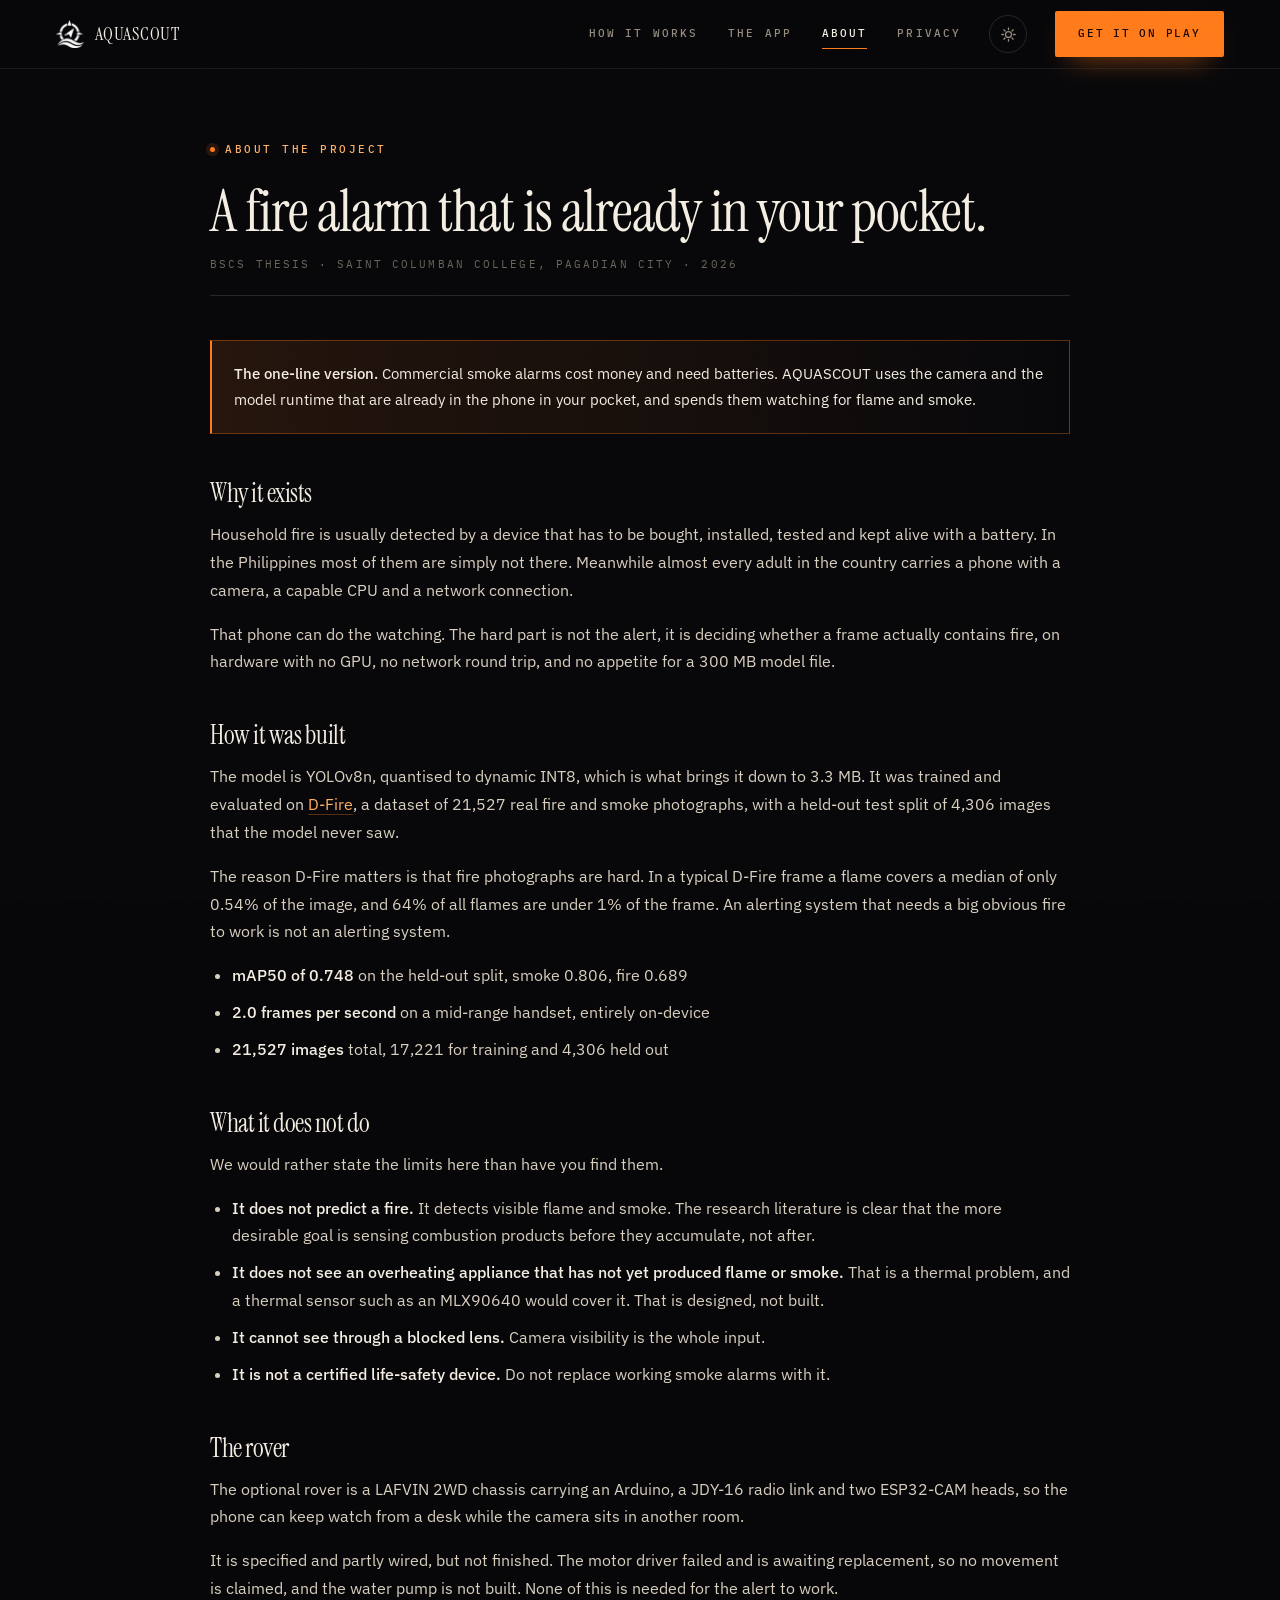
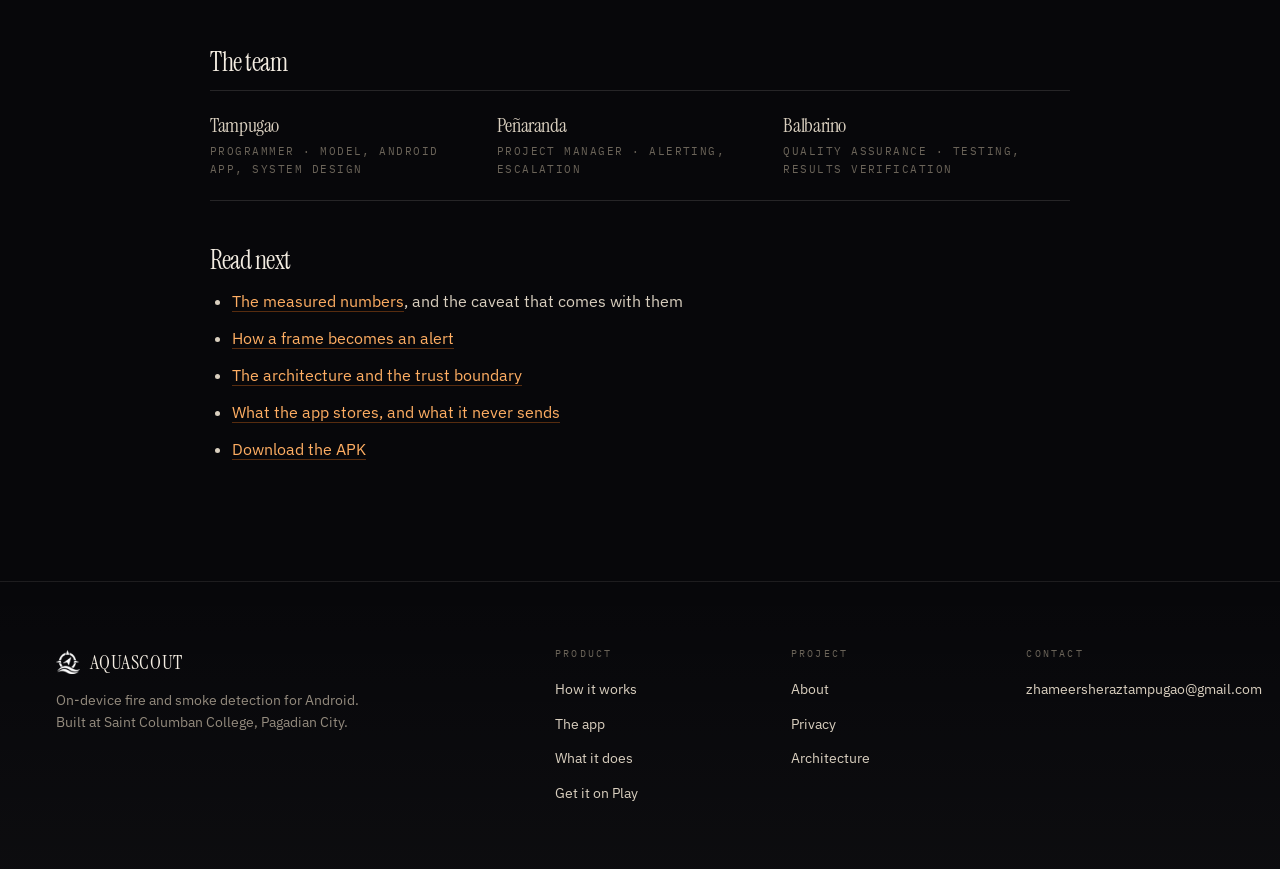
==== commit aa5c8036: "Add a cream light mode with a toggle, remembered between visits" ====
--- a/about.html
+++ b/about.html
@@ -24,9 +24,32 @@
 <link rel="preconnect" href="https://fonts.googleapis.com" />
 <link rel="preconnect" href="https://fonts.gstatic.com" crossorigin />
 <link href="https://fonts.googleapis.com/css2?family=Bricolage+Grotesque:opsz,wght@12..96,400..800&family=IBM+Plex+Mono:wght@400;500;600&family=IBM+Plex+Sans:wght@300;400;500;600&family=Instrument+Serif:ital@0;1&display=swap" rel="stylesheet" />
-<link rel="stylesheet" href="/style.css" />
+<link rel="stylesheet" href="/style.css" /><script>
+/* Set the ground before the first paint so the page never flashes the
+   other theme on reload. */
+(function(){try{var t=localStorage.getItem('aq-theme');if(t==='light'||t==='dark'){document.documentElement.setAttribute('data-theme',t);}}catch(e){}})();
+</script>
+
 </head>
 <body>
+
+<div class="boot" id="boot" role="status" aria-label="Loading AQUASCOUT">
+  <div class="boot-stage">
+    <svg class="boot-ret" viewBox="0 0 240 240" aria-hidden="true">
+      <circle class="boot-ring" cx="120" cy="120" r="76"></circle>
+      <g class="boot-brackets">
+        <path d="M56 92 V56 H92"></path>
+        <path d="M184 56 H148 V92"></path>
+        <path d="M148 184 V148 H184"></path>
+        <path d="M92 148 H56 V184"></path>
+      </g>
+    </svg>
+    <p class="boot-word">AQUASCOUT</p>
+    <div class="boot-bar"><i id="bootBar"></i></div>
+    <p class="boot-status" id="bootStatus">SCANNING</p>
+  </div>
+</div>
+<noscript><style>#boot{display:none}</style></noscript>
 
 <header class="topbar">
   <div class="wrap topbar-inner">
@@ -42,6 +65,14 @@
       <a href="/privacy">Privacy</a>
     </nav>
 
+    <button class="theme-toggle" id="themeToggle" type="button" aria-label="Switch to light mode" aria-pressed="false">
+      <svg class="ic-sun" viewBox="0 0 24 24" fill="none" stroke="currentColor" stroke-width="1.8" stroke-linecap="round" aria-hidden="true">
+        <circle cx="12" cy="12" r="4.2"/><path d="M12 2.6v2.4M12 19v2.4M2.6 12H5M19 12h2.4M5.4 5.4l1.7 1.7M16.9 16.9l1.7 1.7M18.6 5.4l-1.7 1.7M7.1 16.9l-1.7 1.7"/>
+      </svg>
+      <svg class="ic-moon" viewBox="0 0 24 24" fill="none" stroke="currentColor" stroke-width="1.8" stroke-linecap="round" stroke-linejoin="round" aria-hidden="true">
+        <path d="M20 14.4A8.6 8.6 0 0 1 9.6 4a8.6 8.6 0 1 0 10.4 10.4z"/>
+      </svg>
+    </button>
     <a class="btn btn-ember" href="https://play.google.com/store/apps/details?id=com.scc.aquascout" target="_blank" rel="noopener">Get it on Play</a>
 
     <button class="burger" id="burger" aria-label="Menu" aria-expanded="false" aria-controls="topnav">
@@ -190,6 +221,8 @@
   </div>
 </footer>
 
+<script src="/theme.js"></script>
+<script src="/boot.js"></script>
 <script src="/nav.js"></script>
 </body>
 </html>
--- a/style.css
+++ b/style.css
@@ -1,932 +1,1074 @@
-/* ============================================================
-   AQUASCOUT — cinematic craft theme
-   ------------------------------------------------------------
-   Dark warm ground, hairline rules, one ember accent, a display
-   serif for the big words and a mono for the small ones. Layout
-   is built to fill a 1560px canvas: every band uses the width
-   instead of parking copy in a narrow column and leaving the rest
-   empty. Cards are replaced by rules, numerals and rules, so the
-   page reads like a printed plate rather than a grid of tiles.
-   ============================================================ */
-
-:root{
-  --ink:      #07070A;
-  --ink-2:    #0B0B10;
-  --panel:    #101017;
-  --panel-2:  #14141C;
-
-  --cream:    #F4EDE2;
-  --cream-2:  #D9CFBF;
-  --muted:    #948B7E;
-  --faint:    #6B6459;
-
-  --ember:      #FF7A1A;
-  --ember-hi:   #FFAE63;
-  --ember-soft: rgba(255,122,26,.12);
-  --ember-line: rgba(255,122,26,.32);
-
-  --hair:   rgba(244,237,226,.13);
-  --hair-2: rgba(244,237,226,.07);
-
-  --disp: "Instrument Serif", "Times New Roman", Georgia, serif;
-  --sans: "IBM Plex Sans", system-ui, -apple-system, "Segoe UI", sans-serif;
-  --mono: "IBM Plex Mono", ui-monospace, SFMono-Regular, Menlo, monospace;
-
-  --maxw: 1560px;
-  --gut:  clamp(20px, 4.4vw, 72px);
-  --band: clamp(72px, 8vw, 140px);
-}
-
-*,*::before,*::after{ box-sizing:border-box; }
-
-html{ -webkit-text-size-adjust:100%; scroll-behavior:smooth; }
-@media (prefers-reduced-motion:reduce){ html{ scroll-behavior:auto; } }
-
-body{
-  margin:0;
-  background:var(--ink);
-  color:var(--cream);
-  font-family:var(--sans);
-  font-size:16px;
-  line-height:1.6;
-  font-weight:400;
-  overflow-x:hidden;
-  -webkit-font-smoothing:antialiased;
-}
-
-/* Paper grain. One flat overlay over the whole page; it kills the
-   plastic look of pure gradients and is what makes the dark read as
-   printed stock rather than a screen. */
-body::after{
-  content:"";
-  position:fixed; inset:0; z-index:200;
-  pointer-events:none;
-  opacity:.05;
-  mix-blend-mode:overlay;
-  background-image:url("data:image/svg+xml;utf8,<svg xmlns='http://www.w3.org/2000/svg' width='180' height='180'><filter id='n'><feTurbulence type='fractalNoise' baseFrequency='.85' numOctaves='3' stitchTiles='stitch'/><feColorMatrix type='saturate' values='0'/></filter><rect width='180' height='180' filter='url(%23n)'/></svg>");
-}
-
-img{ max-width:100%; display:block; }
-a{ color:inherit; }
-
-.wrap{
-  width:100%;
-  max-width:var(--maxw);
-  margin-inline:auto;
-  padding-inline:var(--gut);
-}
-
-:where(a,button,input,[tabindex]):focus-visible{
-  outline:2px solid var(--ember);
-  outline-offset:3px;
-  border-radius:2px;
-}
-
-h1,h2,h3,h4{
-  font-family:var(--disp);
-  font-weight:400;
-  letter-spacing:-.018em;
-  line-height:1.04;
-  margin:0;
-}
-
-/* ── Type helpers ───────────────────────────────────────── */
-
-.kicker{
-  display:flex; align-items:center; gap:10px;
-  margin:0 0 24px;
-  font-family:var(--mono);
-  font-size:10.5px; font-weight:500;
-  letter-spacing:.24em; text-transform:uppercase;
-  color:var(--ember-hi);
-}
-.kicker-mute{ color:var(--faint); }
-
-.tick{
-  width:5px; height:5px; flex:0 0 5px;
-  background:var(--ember);
-  border-radius:50%;
-  box-shadow:0 0 0 4px var(--ember-soft);
-}
-@media (prefers-reduced-motion:reduce){ .tick{animation:none} }
-
-.sec-head{ max-width:62ch; margin-bottom:clamp(38px,4.4vw,64px); }
-.sec-head h2{ font-size:clamp(34px,4.6vw,62px); }
-.sec-head p{
-  margin:20px 0 0;
-  font-size:16.5px; line-height:1.66;
-  color:var(--cream-2);
-  max-width:54ch;
-}
-
-/* ── Top bar ────────────────────────────────────────────── */
-
-.topbar{
-  position:sticky; top:0; z-index:60;
-  background:rgba(7,7,10,.78);
-  backdrop-filter:blur(18px) saturate(1.4);
-  -webkit-backdrop-filter:blur(18px) saturate(1.4);
-  border-bottom:1px solid var(--hair-2);
-}
-.topbar-inner{ display:flex; align-items:center; gap:28px; height:68px; }
-
-.brand{
-  display:flex; align-items:center; gap:11px;
-  text-decoration:none; margin-right:auto;
-}
-.brand-mark{ width:28px; height:28px; }
-.brand-word{
-  font-family:var(--disp);
-  font-size:18px; letter-spacing:.04em;
-  color:var(--cream);
-}
-
-.topnav{ display:flex; gap:30px; }
-.topnav a{
-  text-decoration:none;
-  font-family:var(--mono);
-  font-size:10.5px; font-weight:500;
-  letter-spacing:.2em; text-transform:uppercase;
-  color:var(--muted);
-  padding:6px 0;
-  border-bottom:1px solid transparent;
-  transition:color .18s, border-color .18s;
-}
-.topnav a:hover{ color:var(--cream); border-bottom-color:var(--ember-line); }
-.topnav a[aria-current="page"]{ color:var(--cream); border-bottom-color:var(--ember); }
-
-/* ── Buttons ────────────────────────────────────────────── */
-
-.btn{
-  display:inline-flex; align-items:center; justify-content:center; gap:10px;
-  text-decoration:none;
-  font-family:var(--mono);
-  font-size:11px; font-weight:500;
-  letter-spacing:.16em; text-transform:uppercase;
-  padding:13px 22px;
-  border:1px solid transparent;
-  border-radius:2px;
-  white-space:nowrap;
-  transition:transform .18s, background .18s, border-color .18s, color .18s, box-shadow .18s;
-}
-.btn svg{ transition:transform .18s; flex:0 0 auto; }
-.btn:hover svg{ transform:translateX(3px); }
-
-.btn-ember{
-  background:var(--ember);
-  color:#180800;
-  box-shadow:0 12px 30px -16px rgba(255,122,26,.9);
-}
-.btn-ember:hover{
-  transform:translateY(-2px);
-  background:var(--ember-hi);
-  box-shadow:0 18px 40px -18px rgba(255,122,26,1);
-}
-
-.btn-line{
-  background:transparent;
-  color:var(--cream);
-  border-color:var(--hair);
-}
-.btn-line:hover{
-  transform:translateY(-2px);
-  border-color:rgba(244,237,226,.4);
-  background:rgba(244,237,226,.04);
-}
-
-.btn-lg{ padding:17px 30px; font-size:11.5px; }
-.btn-round{
-  width:46px; height:46px; padding:0; border-radius:50%;
-  border-color:var(--hair); color:var(--cream);
-}
-.btn-round:hover{ border-color:var(--ember); color:var(--ember-hi); }
-
-.burger{
-  display:none;
-  width:42px; height:42px;
-  background:none; border:1px solid var(--hair);
-  border-radius:2px;
-  cursor:pointer; padding:0;
-  position:relative;
-}
-.burger span{
-  position:absolute; left:12px; right:12px; height:1.5px;
-  background:var(--cream);
-  transition:transform .22s, opacity .22s;
-}
-.burger span:nth-child(1){ top:18px; }
-.burger span:nth-child(2){ bottom:18px; }
-.burger[aria-expanded="true"] span:nth-child(1){ transform:translateY(2.5px) rotate(45deg); }
-.burger[aria-expanded="true"] span:nth-child(2){ transform:translateY(-2.5px) rotate(-45deg); }
-
-/* Off-screen but still read by a screen reader. */
-.sr-only{
-  position:absolute; width:1px; height:1px;
-  margin:-1px; padding:0; border:0;
-  clip:rect(0 0 0 0); clip-path:inset(50%);
-  overflow:hidden; white-space:nowrap;
-}
-
-/* ── Hero ────────────────────────────────────────────────── */
-
-.hero{
-  position:relative;
-  padding:clamp(40px,5vw,74px) 0 clamp(64px,8vw,120px);
-  overflow:hidden;
-}
-/* Warm light behind the subject. */
-.hero::before{
-  content:"";
-  position:absolute; inset:-25% -10% auto -10%; height:125%;
-  background:
-    radial-gradient(38% 34% at 50% 24%, rgba(255,140,50,.22), transparent 70%),
-    radial-gradient(52% 40% at 50% 58%, rgba(255,122,26,.10), transparent 72%);
-  pointer-events:none;
-}
-/* Hairline horizon, the way the reference plate sits on a table. */
-.hero::after{
-  content:"";
-  position:absolute; left:0; right:0; bottom:0; height:1px;
-  background:linear-gradient(90deg,transparent,var(--hair),transparent);
-  pointer-events:none;
-}
-
-.hero-inner{
-  position:relative; z-index:2;
-  display:flex; flex-direction:column; align-items:center;
-  text-align:center;
-}
-
-.hero-title{
-  font-size:clamp(38px,6vw,92px);
-  line-height:.99;
-  letter-spacing:-.028em;
-  max-width:17ch;
-}
-.hero-title span{ display:block; }
-.hero-title em{
-  font-style:italic;
-  color:var(--ember-hi);
-}
-
-.hero-lede{
-  max-width:52ch;
-  margin:26px auto 0;
-  font-size:17px; line-height:1.68;
-  color:var(--cream-2);
-}
-
-.hero-actions{
-  display:flex; flex-wrap:wrap; justify-content:center;
-  gap:14px; margin-top:32px;
-}
-
-.hero-chips{
-  display:flex; flex-wrap:wrap; justify-content:center; gap:0;
-  margin:36px 0 0; padding:0; list-style:none;
-}
-.hero-chips li{
-  font-family:var(--mono);
-  font-size:10px; letter-spacing:.2em; text-transform:uppercase;
-  color:var(--faint);
-  padding:0 20px;
-  border-left:1px solid var(--hair-2);
-}
-.hero-chips li:first-child{ border-left:0; }
-
-/* Vertical rail text, borrowed from the reference plate. */
-.hero-rail{
-  position:absolute; left:calc(var(--gut) - 6px); top:38%;
-  writing-mode:vertical-rl; transform:rotate(180deg);
-  font-family:var(--mono);
-  font-size:9.5px; letter-spacing:.34em; text-transform:uppercase;
-  color:var(--faint);
-  z-index:3;
-  pointer-events:none;
-}
-
-/* Small stacked round links on the right edge. */
-.hero-dots{
-  position:absolute; right:calc(var(--gut) - 6px); top:38%;
-  display:flex; flex-direction:column; gap:10px;
-  z-index:3;
-}
-.hero-dots a{
-  width:30px; height:30px;
-  display:grid; place-content:center;
-  border:1px solid var(--hair);
-  border-radius:50%;
-  color:var(--muted);
-  text-decoration:none;
-  transition:border-color .18s, color .18s, transform .18s;
-}
-.hero-dots a:hover{ border-color:var(--ember); color:var(--ember-hi); transform:translateY(-2px); }
-.hero-dots svg{ width:13px; height:13px; }
-
-/* ── The device (3D) ─────────────────────────────────────── */
-
-.hero-stage{
-  position:relative; z-index:1;
-  margin:clamp(34px,4.5vw,64px) auto 0;
-  display:flex; justify-content:center;
-  perspective:1800px;
-}
-
-.device{
-  position:relative;
-  width:min(430px,80vw);
-  transform:rotateY(-15deg) rotateX(3deg);
-  transform-style:preserve-3d;
-  transition:transform .8s cubic-bezier(.22,1,.36,1);
-}
-.device.tilted{ transform:rotateY(-6deg) rotateX(1deg); }
-/* While the pointer drives it, the lean has to track the hand, so the
-   long settle of the resting pose is swapped for a short one. */
-.device.live{ transition:transform .16s cubic-bezier(.22,1,.36,1); }
-
-/* Warm halo behind the device. */
-.device::before{
-  content:"";
-  position:absolute; z-index:-1;
-  left:-55%; right:-55%; top:-12%; bottom:-14%;
-  background:radial-gradient(50% 50% at 50% 50%, rgba(255,122,26,.30), transparent 70%);
-  filter:blur(6px);
-  pointer-events:none;
-}
-
-.device-inner{ animation:hover 7s ease-in-out infinite; }
-@keyframes hover{
-  0%,100%{ transform:translateY(0); }
-  50%    { transform:translateY(-12px); }
-}
-@media (prefers-reduced-motion:reduce){ .device-inner{ animation:none; } }
-
-.device-shell{
-  position:relative;
-  border-radius:46px;
-  padding:13px;
-  background:linear-gradient(155deg,#3E3E49 0%,#17171E 48%,#0A0A0E 100%);
-  border:1px solid rgba(244,237,226,.16);
-  box-shadow:
-    0 1px 0 rgba(244,237,226,.18) inset,
-    0 70px 100px -50px rgba(0,0,0,.95),
-    0 0 110px -40px rgba(255,122,26,.55);
-  transform-style:preserve-3d;
-}
-/* Glass sheen across the glass. */
-.device-shell::after{
-  content:"";
-  position:absolute; inset:13px;
-  border-radius:34px;
-  pointer-events:none;
-  background:linear-gradient(112deg,transparent 34%,rgba(244,237,226,.10) 46%,transparent 58%);
-}
-
-.device-screen{
-  border-radius:34px; overflow:hidden;
-  background:#08080A;
-  box-shadow:0 0 0 1px rgba(0,0,0,.6) inset;
-}
-.device-screen canvas{ display:block; width:100%; height:auto; }
-
-.device-bar{
-  display:flex; align-items:center; gap:10px;
-  padding:14px 12px 6px;
-  font-family:var(--mono);
-  font-size:9.5px; letter-spacing:.18em; text-transform:uppercase;
-  color:var(--faint);
-}
-.device-dot{
-  width:5px; height:5px; border-radius:50%;
-  background:var(--ember);
-  box-shadow:0 0 8px var(--ember);
-  animation:blink 1.8s ease-in-out infinite;
-}
-@keyframes blink{ 0%,100%{opacity:1} 50%{opacity:.25} }
-@media (prefers-reduced-motion:reduce){ .device-dot{animation:none} }
-.device-bar span:last-child{ margin-left:auto; }
-
-/* Rotating emblem, the reference plate's scroll mark. */
-.scroll-badge{
-  position:absolute; right:max(2%,calc(50% - 330px)); bottom:-46px;
-  width:104px; height:104px;
-  display:grid; place-content:center;
-  text-decoration:none;
-  z-index:4;
-}
-.scroll-badge svg{ width:104px; height:104px; animation:spin 22s linear infinite; }
-@keyframes spin{ to{ transform:rotate(360deg); } }
-@media (prefers-reduced-motion:reduce){ .scroll-badge svg{ animation:none; } }
-.scroll-badge .arrow{
-  position:absolute; inset:0;
-  display:grid; place-content:center;
-  color:var(--ember);
-}
-.scroll-badge .arrow svg{ width:20px; height:20px; animation:none; }
-.scroll-badge:hover .arrow{ color:var(--cream); }
-
-/* ── Spec band ───────────────────────────────────────────── */
-
-.strip{
-  border-top:1px solid var(--hair-2);
-  border-bottom:1px solid var(--hair-2);
-  background:linear-gradient(180deg,rgba(244,237,226,.022),transparent);
-}
-.strip-grid{
-  display:grid;
-  grid-template-columns:repeat(4,minmax(0,1fr));
-}
-.stat{
-  padding:clamp(34px,4vw,56px) clamp(18px,2.4vw,40px);
-  border-left:1px solid var(--hair-2);
-}
-.stat:first-child{ border-left:0; padding-left:0; }
-.stat:last-child{ padding-right:0; }
-.stat b{
-  display:block;
-  font-family:var(--disp);
-  font-weight:400;
-  font-size:clamp(44px,5vw,76px);
-  line-height:1;
-  letter-spacing:-.02em;
-  color:var(--cream);
-  font-variant-numeric:tabular-nums;
-}
-.stat span{
-  display:block; margin-top:14px;
-  font-family:var(--mono);
-  font-size:10px; letter-spacing:.18em; text-transform:uppercase;
-  color:var(--muted);
-  max-width:24ch;
-}
-
-/* ── The four jobs (editorial list, not tiles) ───────────── */
-
-.does{ padding:var(--band) 0; }
-
-.jobs{
-  list-style:none; margin:0; padding:0;
-  border-top:1px solid var(--hair);
-}
-.job{
-  display:grid;
-  grid-template-columns:96px minmax(0,300px) minmax(0,1fr) minmax(0,170px);
-  gap:clamp(18px,3vw,56px);
-  align-items:baseline;
-  padding:clamp(26px,3vw,40px) 0;
-  border-bottom:1px solid var(--hair);
-  transition:background .25s;
-}
-.job:hover{ background:rgba(244,237,226,.022); }
-.job-n{
-  font-family:var(--mono);
-  font-size:11px; letter-spacing:.2em;
-  color:var(--ember);
-}
-.job-tag{
-  font-family:var(--mono);
-  font-size:10.5px; letter-spacing:.2em; text-transform:uppercase;
-  color:var(--faint);
-  text-align:right;
-}
-.job h3{
-  font-size:clamp(24px,2.6vw,38px);
-  letter-spacing:-.02em;
-}
-.job p{
-  margin:0;
-  font-size:15.5px; line-height:1.66;
-  color:var(--cream-2);
-  max-width:62ch;
-}
-.job p a{
-  color:var(--ember-hi); font-weight:500;
-  text-decoration:none;
-  border-bottom:1px solid var(--ember-line);
-  transition:border-color .18s;
-}
-.job p a:hover{ border-bottom-color:var(--ember); }
-.job p a svg{ vertical-align:-2px; transition:transform .18s; }
-.job p a:hover svg{ transform:translateX(3px); }
-
-/* ── How it works ────────────────────────────────────────── */
-
-.how{ padding:0 0 var(--band); }
-
-.steps{
-  display:grid;
-  grid-template-columns:repeat(3,minmax(0,1fr));
-  margin:0; padding:0; list-style:none;
-  border-top:1px solid var(--hair);
-}
-.step{
-  padding:clamp(28px,3vw,44px) clamp(20px,2.6vw,44px) clamp(34px,3.6vw,54px) 0;
-  border-left:1px solid var(--hair-2);
-}
-.step + .step{ padding-left:clamp(20px,2.6vw,44px); }
-.step-n{
-  display:block;
-  font-family:var(--disp);
-  font-size:clamp(38px,4vw,62px);
-  line-height:1;
-  color:var(--ember);
-  opacity:.9;
-}
-.step h3{
-  margin:22px 0 12px;
-  font-size:clamp(22px,2.2vw,30px);
-}
-.step p{
-  margin:0; font-size:15px; color:var(--cream-2);
-  line-height:1.66; max-width:38ch;
-}
-
-/* ── App screens ─────────────────────────────────────────── */
-
-.screens{ padding:0 0 var(--band); }
-
-.shots{
-  display:grid;
-  grid-template-columns:minmax(0,.9fr) minmax(0,1fr) minmax(0,1fr);
-  gap:clamp(24px,3vw,56px);
-  align-items:center;
-  perspective:1600px;
-}
-.shots-copy{ max-width:38ch; }
-.shots-copy h3{
-  font-size:clamp(24px,2.6vw,38px);
-  margin-bottom:16px;
-}
-.shots-copy p{
-  margin:0 0 18px;
-  font-size:15.5px; color:var(--cream-2); line-height:1.66;
-}
-.shots-copy .kicker{ margin-bottom:18px; }
-
-.shot{
-  margin:0;
-  transform:rotateY(9deg) rotateX(1.5deg);
-  transform-style:preserve-3d;
-  transition:transform .7s cubic-bezier(.22,1,.36,1);
-}
-.shot:hover{ transform:rotateY(3deg) rotateX(0deg); }
-.shot:nth-child(3){ transform:rotateY(-9deg) rotateX(1.5deg); }
-.shot:nth-child(3):hover{ transform:rotateY(-3deg) rotateX(0deg); }
-
-.phone-shell{
-  position:relative;
-  border-radius:38px;
-  padding:10px;
-  background:linear-gradient(160deg,#3A3A44 0%,#15151C 52%,#0B0B10 100%);
-  border:1px solid rgba(244,237,226,.15);
-  box-shadow:
-    0 1px 0 rgba(244,237,226,.14) inset,
-    0 50px 80px -44px rgba(0,0,0,.95),
-    0 0 80px -40px rgba(255,122,26,.42);
-}
-.phone-shell::after{
-  content:"";
-  position:absolute; inset:10px;
-  border-radius:29px;
-  pointer-events:none;
-  background:linear-gradient(112deg,transparent 38%,rgba(244,237,226,.09) 48%,transparent 58%);
-}
-.phone-shell img{
-  width:100%; height:auto; display:block;
-  border-radius:29px;
-}
-.shot-cap{
-  margin:22px 0 0;
-  font-family:var(--mono);
-  font-size:10px; letter-spacing:.2em; text-transform:uppercase;
-  color:var(--faint);
-}
-.shot-cap b{ display:block; color:var(--cream); font-weight:500; margin-bottom:6px; letter-spacing:.16em; }
-
-.measure-foot{
-  margin:clamp(40px,4vw,64px) 0 0;
-  font-size:14.5px; color:var(--muted);
-  max-width:76ch;
-  padding-left:18px;
-  border-left:1px solid var(--ember-line);
-}
-
-/* ── Get the app ─────────────────────────────────────────── */
-
-.get{
-  padding:0 0 var(--band);
-}
-.get-panel{
-  display:grid;
-  grid-template-columns:minmax(0,1.15fr) minmax(0,.85fr);
-  gap:clamp(30px,5vw,96px);
-  align-items:start;
-  /* padding-block, NOT the shorthand: this element also carries .wrap, and the
-     shorthand would reset padding-left/right to 0 and drop the page gutter. */
-  padding-block:clamp(30px,4vw,64px);
-  border-top:1px solid var(--hair);
-  border-bottom:1px solid var(--hair);
-}
-.get h2{
-  font-size:clamp(30px,4.2vw,58px);
-  margin-bottom:20px;
-  max-width:18ch;
-}
-.get-lede{
-  margin:0 0 32px;
-  font-size:16.5px; color:var(--cream-2);
-  max-width:52ch;
-}
-
-.get-ways{
-  display:grid;
-  grid-template-columns:repeat(2,minmax(0,1fr));
-  gap:clamp(18px,2.4vw,32px);
-  margin-bottom:34px;
-}
-.way{ min-width:0; }
-.way .btn{ width:100%; }
-.way-note{
-  margin:16px 0 0;
-  font-size:13.5px; line-height:1.62;
-  color:var(--muted);
-}
-.way-note b{ color:var(--cream-2); font-weight:500; }
-
-.get-facts{
-  margin:0; padding:0; list-style:none;
-  border-top:1px solid var(--hair-2);
-}
-.get-facts li{
-  display:flex; justify-content:space-between; align-items:baseline; gap:20px;
-  padding:16px 0;
-  border-bottom:1px solid var(--hair-2);
-  font-family:var(--mono);
-  font-size:11px; letter-spacing:.16em; text-transform:uppercase;
-  color:var(--faint);
-}
-.get-facts li b{ color:var(--cream); font-weight:500; letter-spacing:.1em; }
-
-.play-note{
-  margin:26px 0 0;
-  font-size:14px; color:var(--cream-2);
-  max-width:70ch;
-}
-.play-note::before{
-  content:"Note";
-  display:block;
-  font-family:var(--mono);
-  font-size:10px; letter-spacing:.22em; text-transform:uppercase;
-  color:var(--ember);
-  margin-bottom:8px;
-}
-
-.sha{
-  margin:22px 0 0;
-  font-family:var(--mono);
-  font-size:11px; line-height:1.7;
-  color:var(--faint);
-  word-break:break-all;
-}
-.sha b{ color:var(--cream-2); font-weight:500; }
-
-/* ── Footer ──────────────────────────────────────────────── */
-
-.foot{
-  border-top:1px solid var(--hair-2);
-  background:linear-gradient(180deg,transparent,rgba(244,237,226,.014));
-  padding:clamp(44px,5vw,72px) 0 clamp(48px,5vw,76px);
-}
-.foot-inner{
-  display:grid;
-  grid-template-columns:minmax(0,1.4fr) repeat(3,minmax(0,.6fr));
-  gap:clamp(24px,3vw,56px);
-  align-items:start;
-}
-.foot-brand{
-  display:flex; align-items:center; gap:10px;
-  font-family:var(--disp); font-size:20px; letter-spacing:.03em;
-}
-.foot-brand img{ width:24px; height:24px; }
-.foot-sub{
-  display:block; margin-top:12px;
-  font-size:13.5px; color:var(--muted); line-height:1.6;
-  max-width:40ch;
-}
-.foot-h{
-  font-family:var(--mono);
-  font-size:10px; letter-spacing:.22em; text-transform:uppercase;
-  color:var(--faint);
-  margin:0 0 16px;
-}
-.foot-nav{ display:flex; flex-direction:column; gap:11px; }
-.foot-nav a{
-  font-size:14px; color:var(--cream-2);
-  text-decoration:none;
-  border-bottom:1px solid transparent;
-  transition:color .18s, border-color .18s;
-  width:fit-content;
-}
-.foot-nav a:hover{ color:var(--cream); border-bottom-color:var(--ember); }
-.foot-mail{ font-size:13.5px; color:var(--muted); text-decoration:none; }
-.foot-mail:hover{ color:var(--ember-hi); }
-
-/* ── Prose pages (About, Privacy) ────────────────────────── */
-
-.page{ padding-block:clamp(40px,6vw,72px) clamp(60px,8vw,100px); }
-.page-inner{ max-width:860px; margin-inline:auto; }
-
-.page-hd{ margin-bottom:44px; }
-.page-hd h1{
-  font-size:clamp(34px,4.6vw,58px);
-  margin:0 0 14px;
-}
-.page-hd .meta{
-  font-family:var(--mono);
-  font-size:10.5px; letter-spacing:.2em; text-transform:uppercase;
-  color:var(--faint);
-  margin:0; padding-bottom:22px;
-  border-bottom:1px solid var(--hair);
-}
-
-.prose{ font-size:16px; line-height:1.74; color:var(--cream-2); }
-.prose h2{
-  font-size:26px;
-  margin:46px 0 14px;
-  color:var(--cream);
-}
-.prose h2:first-child{ margin-top:0; }
-.prose p{ margin:0 0 16px; }
-.prose ul{ margin:0 0 18px; padding-left:22px; }
-.prose li{ margin-bottom:9px; }
-.prose strong{ color:var(--cream); font-weight:500; }
-.prose a{ color:var(--ember-hi); text-decoration:none; border-bottom:1px solid var(--ember-line); }
-.prose a:hover{ border-bottom-color:var(--ember); }
-.prose code{
-  font-family:var(--mono); font-size:.87em;
-  background:rgba(244,237,226,.05);
-  border:1px solid var(--hair);
-  border-radius:2px; padding:1px 6px;
-  color:var(--ember-hi);
-}
-
-.callout{
-  border:1px solid var(--ember-line);
-  border-left:2px solid var(--ember);
-  background:linear-gradient(90deg,var(--ember-soft),transparent);
-  padding:20px 22px;
-  margin:0 0 34px;
-}
-.callout p{ margin:0; font-size:15px; color:var(--cream); }
-
-.card{
-  background:var(--panel);
-  border:1px solid var(--hair);
-  padding:26px 28px;
-  margin:0 0 34px;
-}
-.card > h2{
-  margin:0 0 16px;
-  font-family:var(--mono);
-  font-size:10.5px; letter-spacing:.22em; text-transform:uppercase;
-  color:var(--ember);
-}
-.table-scroll{ overflow-x:auto; margin:0 -4px; padding:0 4px; }
-table{ border-collapse:collapse; width:100%; min-width:460px; font-size:14.5px; }
-th,td{
-  text-align:left; padding:12px 12px;
-  border-bottom:1px solid var(--hair-2);
-  vertical-align:top;
-}
-th{
-  font-family:var(--mono); font-size:10px;
-  letter-spacing:.18em; text-transform:uppercase;
-  color:var(--faint); font-weight:500;
-}
-td:first-child{
-  font-family:var(--mono); font-size:13px;
-  color:var(--ember-hi); white-space:nowrap;
-}
-td{ color:var(--cream-2); line-height:1.58; }
-
-@media (max-width:620px){
-  .table-scroll{ overflow-x:visible; margin:0; padding:0; }
-  table{ min-width:0; display:block; }
-  thead{ display:none; }
-  tbody{ display:block; }
-  tr{
-    display:block;
-    border:1px solid var(--hair);
-    padding:14px 16px;
-    margin:0 0 12px;
-    background:rgba(244,237,226,.02);
-  }
-  td{ display:block; border:0; padding:0; white-space:normal; }
-  td + td{ margin-top:10px; }
-  td::before{
-    content:attr(data-label);
-    display:block;
-    font-family:var(--mono); font-size:10px;
-    letter-spacing:.18em; text-transform:uppercase;
-    color:var(--faint);
-    margin-bottom:3px;
-  }
-  td:first-child{ font-size:14px; color:var(--cream); white-space:normal; }
-}
-
-.team-grid{
-  display:grid;
-  grid-template-columns:repeat(auto-fit,minmax(210px,1fr));
-  gap:0;
-  margin:0 0 8px;
-  border-top:1px solid var(--hair);
-}
-.member{
-  padding:24px 24px 22px 0;
-  border-bottom:1px solid var(--hair);
-}
-.member h3{ font-size:20px; margin:0 0 6px; }
-.member p{
-  margin:0; font-family:var(--mono); font-size:10.5px;
-  letter-spacing:.14em; text-transform:uppercase; color:var(--faint);
-}
-
-.pill-row{ display:flex; flex-wrap:wrap; gap:0; margin:0 0 22px; padding:0; list-style:none; }
-.pill-row li{
-  font-family:var(--mono); font-size:10px; letter-spacing:.16em; text-transform:uppercase;
-  color:var(--cream-2);
-  border:1px solid var(--hair);
-  border-radius:2px;
-  padding:7px 14px;
-  margin-right:8px;
-  background:rgba(244,237,226,.025);
-}
-
-/* ── Reveal on scroll ────────────────────────────────────── */
-
-.reveal{
-  opacity:0;
-  transform:translateY(16px);
-  transition:opacity .7s cubic-bezier(.22,1,.36,1), transform .7s cubic-bezier(.22,1,.36,1);
-  transition-delay:var(--d,0s);
-}
-.reveal.in{ opacity:1; transform:none; }
-@media (prefers-reduced-motion:reduce){
-  .reveal{ opacity:1; transform:none; transition:none; }
-}
-
-/* ── Responsive ──────────────────────────────────────────── */
-
-@media (max-width:1180px){
-  .shots{ grid-template-columns:minmax(0,1fr) minmax(0,1fr); }
-  .shots-copy{ grid-column:1 / -1; max-width:56ch; }
-  .foot-inner{ grid-template-columns:minmax(0,1fr) minmax(0,1fr); }
-  .job{ grid-template-columns:76px minmax(0,240px) minmax(0,1fr); }
-  .job-tag{ display:none; }
-}
-
-@media (max-width:1000px){
-  .get-panel{ grid-template-columns:minmax(0,1fr); }
-  .job{ grid-template-columns:76px minmax(0,1fr); }
-  .job p{ grid-column:2; }
-  .steps{ grid-template-columns:minmax(0,1fr); }
-  .step{ padding-right:0; }
-  .step + .step{ padding-left:0; }
-  .step-n{ font-size:40px; }
-}
-
-@media (max-width:900px){
-  .topnav{
-    position:absolute; top:68px; left:0; right:0;
-    flex-direction:column; gap:0;
-    background:#0A0A0E;
-    border-bottom:1px solid var(--hair);
-    box-shadow:0 24px 40px -20px rgba(0,0,0,.9);
-    padding:8px var(--gut) 16px;
-    display:none;
-  }
-  .topnav.open{ display:flex; }
-  .topnav a{ padding:15px 0; border-bottom:1px solid var(--hair-2); }
-  .topbar .btn{ display:none; }
-  .burger{ display:block; }
-  .hero-rail, .hero-dots{ display:none; }
-  .scroll-badge{
-    right:auto; left:50%; transform:translateX(-50%);
-    bottom:-40px; width:84px; height:84px;
-  }
-  .scroll-badge svg{ width:84px; height:84px; }
-}
-
-@media (max-width:760px){
-  .strip-grid{ grid-template-columns:repeat(2,minmax(0,1fr)); }
-  .stat{ padding:26px 18px; border-left:0; border-top:1px solid var(--hair-2); }
-  .stat:first-child{ border-top:0; }
-  .stat:nth-child(odd){ padding-left:0; }
-  .shots{ grid-template-columns:minmax(0,1fr); }
-  .get-ways{ grid-template-columns:minmax(0,1fr); }
-  .hero-actions{ flex-direction:column; align-items:stretch; }
-  .hero-actions .btn{ justify-content:center; width:100%; }
-  .hero-chips li{ padding:0 10px; border-left:0; }
-  .hero-chips{ gap:6px 0; }
-  .foot-inner{ grid-template-columns:minmax(0,1fr); }
-}
+/* ============================================================
+   AQUASCOUT — cinematic craft theme
+   ------------------------------------------------------------
+   Dark warm ground, hairline rules, one ember accent, a display
+   serif for the big words and a mono for the small ones. Layout
+   is built to fill a 1560px canvas: every band uses the width
+   instead of parking copy in a narrow column and leaving the rest
+   empty. Cards are replaced by rules, numerals and rules, so the
+   page reads like a printed plate rather than a grid of tiles.
+   ============================================================ */
+
+:root{
+  --ink:      #07070A;
+  --ink-2:    #0B0B10;
+  --panel:    #101017;
+  --panel-2:  #14141C;
+
+  --cream:    #F4EDE2;
+  --cream-2:  #D9CFBF;
+  --muted:    #948B7E;
+  --faint:    #6B6459;
+
+  --ember:      #FF7A1A;
+  --ember-hi:   #FFAE63;
+  --ember-soft: rgba(255,122,26,.12);
+  --ember-line: rgba(255,122,26,.32);
+
+  --hair:   rgba(244,237,226,.13);
+  --hair-2: rgba(244,237,226,.07);
+  --strong: rgba(244,237,226,.40);
+
+  /* Surfaces that need to flip with the theme. */
+  --topbar-bg: rgba(7,7,10,.78);
+  --menu-bg:   #0A0A0E;
+  --hover:     rgba(244,237,226,.022);
+  --soft-fill: rgba(244,237,226,.025);
+  --code-bg:   rgba(244,237,226,.05);
+  --ring:      rgba(244,237,226,.16);
+
+  --disp: "Instrument Serif", "Times New Roman", Georgia, serif;
+  --sans: "IBM Plex Sans", system-ui, -apple-system, "Segoe UI", sans-serif;
+  --mono: "IBM Plex Mono", ui-monospace, SFMono-Regular, Menlo, monospace;
+
+  --maxw: 1560px;
+  --gut:  clamp(20px, 4.4vw, 72px);
+  --band: clamp(72px, 8vw, 140px);
+}
+
+*,*::before,*::after{ box-sizing:border-box; }
+
+html{ -webkit-text-size-adjust:100%; scroll-behavior:smooth; }
+@media (prefers-reduced-motion:reduce){ html{ scroll-behavior:auto; } }
+
+body{
+  margin:0;
+  background:var(--ink);
+  color:var(--cream);
+  font-family:var(--sans);
+  font-size:16px;
+  line-height:1.6;
+  font-weight:400;
+  overflow-x:hidden;
+  -webkit-font-smoothing:antialiased;
+}
+
+/* Paper grain. One flat overlay over the whole page; it kills the
+   plastic look of pure gradients and is what makes the dark read as
+   printed stock rather than a screen. */
+body::after{
+  content:"";
+  position:fixed; inset:0; z-index:200;
+  pointer-events:none;
+  opacity:.05;
+  mix-blend-mode:overlay;
+  background-image:url("data:image/svg+xml;utf8,<svg xmlns='http://www.w3.org/2000/svg' width='180' height='180'><filter id='n'><feTurbulence type='fractalNoise' baseFrequency='.85' numOctaves='3' stitchTiles='stitch'/><feColorMatrix type='saturate' values='0'/></filter><rect width='180' height='180' filter='url(%23n)'/></svg>");
+}
+
+img{ max-width:100%; display:block; }
+a{ color:inherit; }
+
+.wrap{
+  width:100%;
+  max-width:var(--maxw);
+  margin-inline:auto;
+  padding-inline:var(--gut);
+}
+
+:where(a,button,input,[tabindex]):focus-visible{
+  outline:2px solid var(--ember);
+  outline-offset:3px;
+  border-radius:2px;
+}
+
+h1,h2,h3,h4{
+  font-family:var(--disp);
+  font-weight:400;
+  letter-spacing:-.018em;
+  line-height:1.04;
+  margin:0;
+}
+
+/* ── Type helpers ───────────────────────────────────────── */
+
+.kicker{
+  display:flex; align-items:center; gap:10px;
+  margin:0 0 24px;
+  font-family:var(--mono);
+  font-size:10.5px; font-weight:500;
+  letter-spacing:.24em; text-transform:uppercase;
+  color:var(--ember-hi);
+}
+.kicker-mute{ color:var(--faint); }
+
+.tick{
+  width:5px; height:5px; flex:0 0 5px;
+  background:var(--ember);
+  border-radius:50%;
+  box-shadow:0 0 0 4px var(--ember-soft);
+}
+@media (prefers-reduced-motion:reduce){ .tick{animation:none} }
+
+.sec-head{ max-width:62ch; margin-bottom:clamp(38px,4.4vw,64px); }
+.sec-head h2{ font-size:clamp(34px,4.6vw,62px); }
+.sec-head p{
+  margin:20px 0 0;
+  font-size:16.5px; line-height:1.66;
+  color:var(--cream-2);
+  max-width:54ch;
+}
+
+/* ── Top bar ────────────────────────────────────────────── */
+
+.topbar{
+  position:sticky; top:0; z-index:60;
+  background:var(--topbar-bg);
+  backdrop-filter:blur(18px) saturate(1.4);
+  -webkit-backdrop-filter:blur(18px) saturate(1.4);
+  border-bottom:1px solid var(--hair-2);
+}
+.topbar-inner{ display:flex; align-items:center; gap:28px; height:68px; }
+
+.brand{
+  display:flex; align-items:center; gap:11px;
+  text-decoration:none; margin-right:auto;
+}
+.brand-mark{ width:28px; height:28px; }
+.brand-word{
+  font-family:var(--disp);
+  font-size:18px; letter-spacing:.04em;
+  color:var(--cream);
+}
+
+.topnav{ display:flex; gap:30px; }
+.topnav a{
+  text-decoration:none;
+  font-family:var(--mono);
+  font-size:10.5px; font-weight:500;
+  letter-spacing:.2em; text-transform:uppercase;
+  color:var(--muted);
+  padding:6px 0;
+  border-bottom:1px solid transparent;
+  transition:color .18s, border-color .18s;
+}
+.topnav a:hover{ color:var(--cream); border-bottom-color:var(--ember-line); }
+.topnav a[aria-current="page"]{ color:var(--cream); border-bottom-color:var(--ember); }
+
+/* ── Buttons ────────────────────────────────────────────── */
+
+.btn{
+  display:inline-flex; align-items:center; justify-content:center; gap:10px;
+  text-decoration:none;
+  font-family:var(--mono);
+  font-size:11px; font-weight:500;
+  letter-spacing:.16em; text-transform:uppercase;
+  padding:13px 22px;
+  border:1px solid transparent;
+  border-radius:2px;
+  white-space:nowrap;
+  transition:transform .18s, background .18s, border-color .18s, color .18s, box-shadow .18s;
+}
+.btn svg{ transition:transform .18s; flex:0 0 auto; }
+.btn:hover svg{ transform:translateX(3px); }
+
+.btn-ember{
+  background:var(--ember);
+  color:#180800;
+  box-shadow:0 12px 30px -16px rgba(255,122,26,.9);
+}
+.btn-ember:hover{
+  transform:translateY(-2px);
+  background:var(--ember-hi);
+  box-shadow:0 18px 40px -18px rgba(255,122,26,1);
+}
+
+.btn-line{
+  background:transparent;
+  color:var(--cream);
+  border-color:var(--hair);
+}
+.btn-line:hover{
+  transform:translateY(-2px);
+  border-color:var(--strong);
+  background:var(--hover);
+}
+
+.btn-lg{ padding:17px 30px; font-size:11.5px; }
+.btn-round{
+  width:46px; height:46px; padding:0; border-radius:50%;
+  border-color:var(--hair); color:var(--cream);
+}
+.btn-round:hover{ border-color:var(--ember); color:var(--ember-hi); }
+
+.burger{
+  display:none;
+  width:42px; height:42px;
+  background:none; border:1px solid var(--hair);
+  border-radius:2px;
+  cursor:pointer; padding:0;
+  position:relative;
+}
+.burger span{
+  position:absolute; left:12px; right:12px; height:1.5px;
+  background:var(--cream);
+  transition:transform .22s, opacity .22s;
+}
+.burger span:nth-child(1){ top:18px; }
+.burger span:nth-child(2){ bottom:18px; }
+.burger[aria-expanded="true"] span:nth-child(1){ transform:translateY(2.5px) rotate(45deg); }
+.burger[aria-expanded="true"] span:nth-child(2){ transform:translateY(-2.5px) rotate(-45deg); }
+
+/* Off-screen but still read by a screen reader. */
+.sr-only{
+  position:absolute; width:1px; height:1px;
+  margin:-1px; padding:0; border:0;
+  clip:rect(0 0 0 0); clip-path:inset(50%);
+  overflow:hidden; white-space:nowrap;
+}
+
+/* ── Loading plate ────────────────────────────────────────── */
+
+html.booting{ overflow:hidden; }
+
+.boot{
+  position:fixed; inset:0; z-index:300;
+  background:var(--ink);
+  display:grid; place-items:center;
+  transition:opacity .6s cubic-bezier(.22,1,.36,1), visibility .6s;
+}
+.boot.done{ opacity:0; visibility:hidden; pointer-events:none; }
+.boot::before{
+  content:"";
+  position:absolute; inset:0;
+  background:radial-gradient(44% 40% at 50% 46%, rgba(255,122,26,.18), transparent 70%);
+}
+
+.boot-stage{
+  position:relative;
+  display:flex; flex-direction:column; align-items:center;
+  gap:20px;
+}
+
+.boot-ret{ width:132px; height:132px; overflow:visible; }
+.boot-brackets{
+  fill:none; stroke:var(--ember); stroke-width:2; stroke-linecap:square;
+  transform-origin:120px 120px;
+  animation:bootConverge .85s cubic-bezier(.22,1,.36,1) both;
+}
+.boot.done .boot-brackets{ animation:bootRelease .5s cubic-bezier(.55,0,.55,1) forwards; }
+@keyframes bootConverge{
+  from{ transform:scale(2); opacity:0; }
+  to  { transform:scale(1); opacity:1; }
+}
+@keyframes bootRelease{
+  to{ transform:scale(1.75); opacity:0; }
+}
+
+.boot-ring{
+  fill:none; stroke:var(--ember); stroke-width:1.5; opacity:.45;
+  stroke-dasharray:478; stroke-dashoffset:478;
+  transform-origin:120px 120px;
+  animation:bootRing 1.5s cubic-bezier(.4,0,.2,1) forwards;
+}
+@keyframes bootRing{ to{ stroke-dashoffset:0; } }
+
+.boot-word{
+  margin:0;
+  font-family:var(--disp);
+  font-size:22px; letter-spacing:.06em;
+  color:var(--cream);
+  opacity:0;
+  animation:bootWord .7s cubic-bezier(.22,1,.36,1) .25s forwards;
+}
+@keyframes bootWord{ from{ opacity:0; transform:translateY(8px); } to{ opacity:1; transform:none; } }
+
+.boot-bar{
+  position:relative;
+  width:168px; height:1px;
+  background:var(--hair);
+  overflow:hidden;
+}
+.boot-bar i{
+  position:absolute; left:0; top:0; bottom:0; width:0%;
+  background:var(--ember);
+  box-shadow:0 0 10px rgba(255,122,26,.9);
+  transition:width .18s linear;
+}
+
+.boot-status{
+  margin:0;
+  font-family:var(--mono);
+  font-size:10px; letter-spacing:.3em; text-transform:uppercase;
+  color:var(--faint);
+}
+
+/* ── Hero ────────────────────────────────────────────────── */
+
+.hero{
+  position:relative;
+  padding:clamp(40px,5vw,74px) 0 clamp(64px,8vw,120px);
+  overflow:hidden;
+}
+/* Warm light behind the subject. */
+.hero::before{
+  content:"";
+  position:absolute; inset:-25% -10% auto -10%; height:125%;
+  background:
+    radial-gradient(38% 34% at 50% 24%, rgba(255,140,50,.22), transparent 70%),
+    radial-gradient(52% 40% at 50% 58%, rgba(255,122,26,.10), transparent 72%);
+  pointer-events:none;
+}
+/* Hairline horizon, the way the reference plate sits on a table. */
+.hero::after{
+  content:"";
+  position:absolute; left:0; right:0; bottom:0; height:1px;
+  background:linear-gradient(90deg,transparent,var(--hair),transparent);
+  pointer-events:none;
+}
+
+.hero-inner{
+  position:relative; z-index:2;
+  display:flex; flex-direction:column; align-items:center;
+  text-align:center;
+}
+
+.hero-title{
+  font-size:clamp(38px,6vw,92px);
+  line-height:.99;
+  letter-spacing:-.028em;
+  max-width:17ch;
+}
+.hero-title span{ display:block; }
+.hero-title em{
+  font-style:italic;
+  color:var(--ember-hi);
+}
+
+.hero-lede{
+  max-width:52ch;
+  margin:26px auto 0;
+  font-size:17px; line-height:1.68;
+  color:var(--cream-2);
+}
+
+.hero-actions{
+  display:flex; flex-wrap:wrap; justify-content:center;
+  gap:14px; margin-top:32px;
+}
+
+.hero-chips{
+  display:flex; flex-wrap:wrap; justify-content:center; gap:0;
+  margin:36px 0 0; padding:0; list-style:none;
+}
+.hero-chips li{
+  font-family:var(--mono);
+  font-size:10px; letter-spacing:.2em; text-transform:uppercase;
+  color:var(--faint);
+  padding:0 20px;
+  border-left:1px solid var(--hair-2);
+}
+.hero-chips li:first-child{ border-left:0; }
+
+/* Vertical rail text, borrowed from the reference plate. */
+.hero-rail{
+  position:absolute; left:calc(var(--gut) - 6px); top:38%;
+  writing-mode:vertical-rl; transform:rotate(180deg);
+  font-family:var(--mono);
+  font-size:9.5px; letter-spacing:.34em; text-transform:uppercase;
+  color:var(--faint);
+  z-index:3;
+  pointer-events:none;
+}
+
+/* Small stacked round links on the right edge. */
+.hero-dots{
+  position:absolute; right:calc(var(--gut) - 6px); top:38%;
+  display:flex; flex-direction:column; gap:10px;
+  z-index:3;
+}
+.hero-dots a{
+  width:30px; height:30px;
+  display:grid; place-content:center;
+  border:1px solid var(--hair);
+  border-radius:50%;
+  color:var(--muted);
+  text-decoration:none;
+  transition:border-color .18s, color .18s, transform .18s;
+}
+.hero-dots a:hover{ border-color:var(--ember); color:var(--ember-hi); transform:translateY(-2px); }
+.hero-dots svg{ width:13px; height:13px; }
+
+/* ── The device (3D) ─────────────────────────────────────── */
+
+.hero-stage{
+  position:relative; z-index:1;
+  margin:clamp(34px,4.5vw,64px) auto 0;
+  display:flex; justify-content:center;
+  perspective:1800px;
+}
+
+.device{
+  position:relative;
+  width:min(430px,80vw);
+  transform:rotateY(-15deg) rotateX(3deg);
+  transform-style:preserve-3d;
+  transition:transform .8s cubic-bezier(.22,1,.36,1);
+}
+.device.tilted{ transform:rotateY(-6deg) rotateX(1deg); }
+/* While the pointer drives it, the lean has to track the hand, so the
+   long settle of the resting pose is swapped for a short one. */
+.device.live{ transition:transform .16s cubic-bezier(.22,1,.36,1); }
+
+/* Warm halo behind the device. */
+.device::before{
+  content:"";
+  position:absolute; z-index:-1;
+  left:-55%; right:-55%; top:-12%; bottom:-14%;
+  background:radial-gradient(50% 50% at 50% 50%, rgba(255,122,26,.30), transparent 70%);
+  filter:blur(6px);
+  pointer-events:none;
+}
+
+.device-inner{ animation:hover 7s ease-in-out infinite; }
+@keyframes hover{
+  0%,100%{ transform:translateY(0); }
+  50%    { transform:translateY(-12px); }
+}
+@media (prefers-reduced-motion:reduce){ .device-inner{ animation:none; } }
+
+.device-shell{
+  position:relative;
+  border-radius:46px;
+  padding:13px;
+  background:linear-gradient(155deg,#3E3E49 0%,#17171E 48%,#0A0A0E 100%);
+  border:1px solid rgba(244,237,226,.16);
+  box-shadow:
+    0 1px 0 rgba(244,237,226,.18) inset,
+    0 70px 100px -50px rgba(0,0,0,.95),
+    0 0 110px -40px rgba(255,122,26,.55);
+  transform-style:preserve-3d;
+}
+/* Glass sheen across the glass. */
+.device-shell::after{
+  content:"";
+  position:absolute; inset:13px;
+  border-radius:34px;
+  pointer-events:none;
+  background:linear-gradient(112deg,transparent 34%,rgba(244,237,226,.10) 46%,transparent 58%);
+}
+
+.device-screen{
+  border-radius:34px; overflow:hidden;
+  background:#08080A;
+  box-shadow:0 0 0 1px rgba(0,0,0,.6) inset;
+}
+.device-screen canvas{ display:block; width:100%; height:auto; }
+
+.device-bar{
+  display:flex; align-items:center; gap:10px;
+  padding:14px 12px 6px;
+  font-family:var(--mono);
+  font-size:9.5px; letter-spacing:.18em; text-transform:uppercase;
+  color:var(--faint);
+}
+.device-dot{
+  width:5px; height:5px; border-radius:50%;
+  background:var(--ember);
+  box-shadow:0 0 8px var(--ember);
+  animation:blink 1.8s ease-in-out infinite;
+}
+@keyframes blink{ 0%,100%{opacity:1} 50%{opacity:.25} }
+@media (prefers-reduced-motion:reduce){ .device-dot{animation:none} }
+.device-bar span:last-child{ margin-left:auto; }
+
+/* Rotating emblem, the reference plate's scroll mark. */
+.scroll-badge{
+  position:absolute; right:max(2%,calc(50% - 330px)); bottom:-46px;
+  width:104px; height:104px;
+  display:grid; place-content:center;
+  text-decoration:none;
+  z-index:4;
+}
+.scroll-badge svg{ width:104px; height:104px; animation:spin 22s linear infinite; }
+@keyframes spin{ to{ transform:rotate(360deg); } }
+@media (prefers-reduced-motion:reduce){ .scroll-badge svg{ animation:none; } }
+.scroll-badge .arrow{
+  position:absolute; inset:0;
+  display:grid; place-content:center;
+  color:var(--ember);
+}
+.scroll-badge .arrow svg{ width:20px; height:20px; animation:none; }
+.scroll-badge:hover .arrow{ color:var(--cream); }
+
+/* ── Spec band ───────────────────────────────────────────── */
+
+.strip{
+  border-top:1px solid var(--hair-2);
+  border-bottom:1px solid var(--hair-2);
+  background:linear-gradient(180deg,var(--hover),transparent);
+}
+.strip-grid{
+  display:grid;
+  grid-template-columns:repeat(4,minmax(0,1fr));
+}
+.stat{
+  padding:clamp(34px,4vw,56px) clamp(18px,2.4vw,40px);
+  border-left:1px solid var(--hair-2);
+}
+.stat:first-child{ border-left:0; padding-left:0; }
+.stat:last-child{ padding-right:0; }
+.stat b{
+  display:block;
+  font-family:var(--disp);
+  font-weight:400;
+  font-size:clamp(44px,5vw,76px);
+  line-height:1;
+  letter-spacing:-.02em;
+  color:var(--cream);
+  font-variant-numeric:tabular-nums;
+}
+.stat span{
+  display:block; margin-top:14px;
+  font-family:var(--mono);
+  font-size:10px; letter-spacing:.18em; text-transform:uppercase;
+  color:var(--muted);
+  max-width:24ch;
+}
+
+/* ── The four jobs (editorial list, not tiles) ───────────── */
+
+.does{ padding:var(--band) 0; }
+
+.jobs{
+  list-style:none; margin:0; padding:0;
+  border-top:1px solid var(--hair);
+}
+.job{
+  display:grid;
+  grid-template-columns:96px minmax(0,300px) minmax(0,1fr) minmax(0,170px);
+  gap:clamp(18px,3vw,56px);
+  align-items:baseline;
+  padding:clamp(26px,3vw,40px) 0;
+  border-bottom:1px solid var(--hair);
+  transition:background .25s;
+}
+.job:hover{ background:var(--hover); }
+.job-n{
+  font-family:var(--mono);
+  font-size:11px; letter-spacing:.2em;
+  color:var(--ember);
+}
+.job-tag{
+  font-family:var(--mono);
+  font-size:10.5px; letter-spacing:.2em; text-transform:uppercase;
+  color:var(--faint);
+  text-align:right;
+}
+.job h3{
+  font-size:clamp(24px,2.6vw,38px);
+  letter-spacing:-.02em;
+}
+.job p{
+  margin:0;
+  font-size:15.5px; line-height:1.66;
+  color:var(--cream-2);
+  max-width:62ch;
+}
+.job p a{
+  color:var(--ember-hi); font-weight:500;
+  text-decoration:none;
+  border-bottom:1px solid var(--ember-line);
+  transition:border-color .18s;
+}
+.job p a:hover{ border-bottom-color:var(--ember); }
+.job p a svg{ vertical-align:-2px; transition:transform .18s; }
+.job p a:hover svg{ transform:translateX(3px); }
+
+/* ── How it works ────────────────────────────────────────── */
+
+.how{ padding:0 0 var(--band); }
+
+.steps{
+  display:grid;
+  grid-template-columns:repeat(3,minmax(0,1fr));
+  margin:0; padding:0; list-style:none;
+  border-top:1px solid var(--hair);
+}
+.step{
+  padding:clamp(28px,3vw,44px) clamp(20px,2.6vw,44px) clamp(34px,3.6vw,54px) 0;
+  border-left:1px solid var(--hair-2);
+}
+.step + .step{ padding-left:clamp(20px,2.6vw,44px); }
+.step-n{
+  display:block;
+  font-family:var(--disp);
+  font-size:clamp(38px,4vw,62px);
+  line-height:1;
+  color:var(--ember);
+  opacity:.9;
+}
+.step h3{
+  margin:22px 0 12px;
+  font-size:clamp(22px,2.2vw,30px);
+}
+.step p{
+  margin:0; font-size:15px; color:var(--cream-2);
+  line-height:1.66; max-width:38ch;
+}
+
+/* ── App screens ─────────────────────────────────────────── */
+
+.screens{ padding:0 0 var(--band); }
+
+.shots{
+  display:grid;
+  grid-template-columns:minmax(0,.9fr) minmax(0,1fr) minmax(0,1fr);
+  gap:clamp(24px,3vw,56px);
+  align-items:center;
+  perspective:1600px;
+}
+.shots-copy{ max-width:38ch; }
+.shots-copy h3{
+  font-size:clamp(24px,2.6vw,38px);
+  margin-bottom:16px;
+}
+.shots-copy p{
+  margin:0 0 18px;
+  font-size:15.5px; color:var(--cream-2); line-height:1.66;
+}
+.shots-copy .kicker{ margin-bottom:18px; }
+
+.shot{
+  margin:0;
+  transform:rotateY(9deg) rotateX(1.5deg);
+  transform-style:preserve-3d;
+  transition:transform .7s cubic-bezier(.22,1,.36,1);
+}
+.shot:hover{ transform:rotateY(3deg) rotateX(0deg); }
+.shot:nth-child(3){ transform:rotateY(-9deg) rotateX(1.5deg); }
+.shot:nth-child(3):hover{ transform:rotateY(-3deg) rotateX(0deg); }
+
+.phone-shell{
+  position:relative;
+  border-radius:38px;
+  padding:10px;
+  background:linear-gradient(160deg,#3A3A44 0%,#15151C 52%,#0B0B10 100%);
+  border:1px solid rgba(244,237,226,.15);
+  box-shadow:
+    0 1px 0 rgba(244,237,226,.14) inset,
+    0 50px 80px -44px rgba(0,0,0,.95),
+    0 0 80px -40px rgba(255,122,26,.42);
+}
+.phone-shell::after{
+  content:"";
+  position:absolute; inset:10px;
+  border-radius:29px;
+  pointer-events:none;
+  background:linear-gradient(112deg,transparent 38%,rgba(244,237,226,.09) 48%,transparent 58%);
+}
+.phone-shell img{
+  width:100%; height:auto; display:block;
+  border-radius:29px;
+}
+.shot-cap{
+  margin:22px 0 0;
+  font-family:var(--mono);
+  font-size:10px; letter-spacing:.2em; text-transform:uppercase;
+  color:var(--faint);
+}
+.shot-cap b{ display:block; color:var(--cream); font-weight:500; margin-bottom:6px; letter-spacing:.16em; }
+
+.measure-foot{
+  margin:clamp(40px,4vw,64px) 0 0;
+  font-size:14.5px; color:var(--muted);
+  max-width:76ch;
+  padding-left:18px;
+  border-left:1px solid var(--ember-line);
+}
+
+/* ── Get the app ─────────────────────────────────────────── */
+
+.get{
+  padding:0 0 var(--band);
+}
+.get-panel{
+  display:grid;
+  grid-template-columns:minmax(0,1.15fr) minmax(0,.85fr);
+  gap:clamp(30px,5vw,96px);
+  align-items:start;
+  /* padding-block, NOT the shorthand: this element also carries .wrap, and the
+     shorthand would reset padding-left/right to 0 and drop the page gutter. */
+  padding-block:clamp(30px,4vw,64px);
+  border-top:1px solid var(--hair);
+  border-bottom:1px solid var(--hair);
+}
+.get h2{
+  font-size:clamp(30px,4.2vw,58px);
+  margin-bottom:20px;
+  max-width:18ch;
+}
+.get-lede{
+  margin:0 0 32px;
+  font-size:16.5px; color:var(--cream-2);
+  max-width:52ch;
+}
+
+.get-ways{
+  display:grid;
+  grid-template-columns:repeat(2,minmax(0,1fr));
+  gap:clamp(18px,2.4vw,32px);
+  margin-bottom:34px;
+}
+.way{ min-width:0; }
+.way .btn{ width:100%; }
+.way-note{
+  margin:16px 0 0;
+  font-size:13.5px; line-height:1.62;
+  color:var(--muted);
+}
+.way-note b{ color:var(--cream-2); font-weight:500; }
+
+.get-facts{
+  margin:0; padding:0; list-style:none;
+  border-top:1px solid var(--hair-2);
+}
+.get-facts li{
+  display:flex; justify-content:space-between; align-items:baseline; gap:20px;
+  padding:16px 0;
+  border-bottom:1px solid var(--hair-2);
+  font-family:var(--mono);
+  font-size:11px; letter-spacing:.16em; text-transform:uppercase;
+  color:var(--faint);
+}
+.get-facts li b{ color:var(--cream); font-weight:500; letter-spacing:.1em; }
+
+.play-note{
+  margin:26px 0 0;
+  font-size:14px; color:var(--cream-2);
+  max-width:70ch;
+}
+.play-note::before{
+  content:"Note";
+  display:block;
+  font-family:var(--mono);
+  font-size:10px; letter-spacing:.22em; text-transform:uppercase;
+  color:var(--ember);
+  margin-bottom:8px;
+}
+
+.sha{
+  margin:22px 0 0;
+  font-family:var(--mono);
+  font-size:11px; line-height:1.7;
+  color:var(--faint);
+  word-break:break-all;
+}
+.sha b{ color:var(--cream-2); font-weight:500; }
+
+/* ── Footer ──────────────────────────────────────────────── */
+
+.foot{
+  border-top:1px solid var(--hair-2);
+  background:linear-gradient(180deg,transparent,var(--soft-fill));
+  padding:clamp(44px,5vw,72px) 0 clamp(48px,5vw,76px);
+}
+.foot-inner{
+  display:grid;
+  grid-template-columns:minmax(0,1.4fr) repeat(3,minmax(0,.6fr));
+  gap:clamp(24px,3vw,56px);
+  align-items:start;
+}
+.foot-brand{
+  display:flex; align-items:center; gap:10px;
+  font-family:var(--disp); font-size:20px; letter-spacing:.03em;
+}
+.foot-brand img{ width:24px; height:24px; }
+.foot-sub{
+  display:block; margin-top:12px;
+  font-size:13.5px; color:var(--muted); line-height:1.6;
+  max-width:40ch;
+}
+.foot-h{
+  font-family:var(--mono);
+  font-size:10px; letter-spacing:.22em; text-transform:uppercase;
+  color:var(--faint);
+  margin:0 0 16px;
+}
+.foot-nav{ display:flex; flex-direction:column; gap:11px; }
+.foot-nav a{
+  font-size:14px; color:var(--cream-2);
+  text-decoration:none;
+  border-bottom:1px solid transparent;
+  transition:color .18s, border-color .18s;
+  width:fit-content;
+}
+.foot-nav a:hover{ color:var(--cream); border-bottom-color:var(--ember); }
+.foot-mail{ font-size:13.5px; color:var(--muted); text-decoration:none; }
+.foot-mail:hover{ color:var(--ember-hi); }
+
+/* ── Prose pages (About, Privacy) ────────────────────────── */
+
+.page{ padding-block:clamp(40px,6vw,72px) clamp(60px,8vw,100px); }
+.page-inner{ max-width:860px; margin-inline:auto; }
+
+.page-hd{ margin-bottom:44px; }
+.page-hd h1{
+  font-size:clamp(34px,4.6vw,58px);
+  margin:0 0 14px;
+}
+.page-hd .meta{
+  font-family:var(--mono);
+  font-size:10.5px; letter-spacing:.2em; text-transform:uppercase;
+  color:var(--faint);
+  margin:0; padding-bottom:22px;
+  border-bottom:1px solid var(--hair);
+}
+
+.prose{ font-size:16px; line-height:1.74; color:var(--cream-2); }
+.prose h2{
+  font-size:26px;
+  margin:46px 0 14px;
+  color:var(--cream);
+}
+.prose h2:first-child{ margin-top:0; }
+.prose p{ margin:0 0 16px; }
+.prose ul{ margin:0 0 18px; padding-left:22px; }
+.prose li{ margin-bottom:9px; }
+.prose strong{ color:var(--cream); font-weight:500; }
+.prose a{ color:var(--ember-hi); text-decoration:none; border-bottom:1px solid var(--ember-line); }
+.prose a:hover{ border-bottom-color:var(--ember); }
+.prose code{
+  font-family:var(--mono); font-size:.87em;
+  background:var(--code-bg);
+  border:1px solid var(--hair);
+  border-radius:2px; padding:1px 6px;
+  color:var(--ember-hi);
+}
+
+.callout{
+  border:1px solid var(--ember-line);
+  border-left:2px solid var(--ember);
+  background:linear-gradient(90deg,var(--ember-soft),transparent);
+  padding:20px 22px;
+  margin:0 0 34px;
+}
+.callout p{ margin:0; font-size:15px; color:var(--cream); }
+
+.card{
+  background:var(--panel);
+  border:1px solid var(--hair);
+  padding:26px 28px;
+  margin:0 0 34px;
+}
+.card > h2{
+  margin:0 0 16px;
+  font-family:var(--mono);
+  font-size:10.5px; letter-spacing:.22em; text-transform:uppercase;
+  color:var(--ember);
+}
+.table-scroll{ overflow-x:auto; margin:0 -4px; padding:0 4px; }
+table{ border-collapse:collapse; width:100%; min-width:460px; font-size:14.5px; }
+th,td{
+  text-align:left; padding:12px 12px;
+  border-bottom:1px solid var(--hair-2);
+  vertical-align:top;
+}
+th{
+  font-family:var(--mono); font-size:10px;
+  letter-spacing:.18em; text-transform:uppercase;
+  color:var(--faint); font-weight:500;
+}
+td:first-child{
+  font-family:var(--mono); font-size:13px;
+  color:var(--ember-hi); white-space:nowrap;
+}
+td{ color:var(--cream-2); line-height:1.58; }
+
+@media (max-width:620px){
+  .table-scroll{ overflow-x:visible; margin:0; padding:0; }
+  table{ min-width:0; display:block; }
+  thead{ display:none; }
+  tbody{ display:block; }
+  tr{
+    display:block;
+    border:1px solid var(--hair);
+    padding:14px 16px;
+    margin:0 0 12px;
+    background:var(--hover);
+  }
+  td{ display:block; border:0; padding:0; white-space:normal; }
+  td + td{ margin-top:10px; }
+  td::before{
+    content:attr(data-label);
+    display:block;
+    font-family:var(--mono); font-size:10px;
+    letter-spacing:.18em; text-transform:uppercase;
+    color:var(--faint);
+    margin-bottom:3px;
+  }
+  td:first-child{ font-size:14px; color:var(--cream); white-space:normal; }
+}
+
+.team-grid{
+  display:grid;
+  grid-template-columns:repeat(auto-fit,minmax(210px,1fr));
+  gap:0;
+  margin:0 0 8px;
+  border-top:1px solid var(--hair);
+}
+.member{
+  padding:24px 24px 22px 0;
+  border-bottom:1px solid var(--hair);
+}
+.member h3{ font-size:20px; margin:0 0 6px; }
+.member p{
+  margin:0; font-family:var(--mono); font-size:10.5px;
+  letter-spacing:.14em; text-transform:uppercase; color:var(--faint);
+}
+
+.pill-row{ display:flex; flex-wrap:wrap; gap:0; margin:0 0 22px; padding:0; list-style:none; }
+.pill-row li{
+  font-family:var(--mono); font-size:10px; letter-spacing:.16em; text-transform:uppercase;
+  color:var(--cream-2);
+  border:1px solid var(--hair);
+  border-radius:2px;
+  padding:7px 14px;
+  margin-right:8px;
+  background:var(--soft-fill);
+}
+
+/* ── Reveal on scroll ────────────────────────────────────── */
+
+.reveal{
+  opacity:0;
+  transform:translateY(16px);
+  transition:opacity .7s cubic-bezier(.22,1,.36,1), transform .7s cubic-bezier(.22,1,.36,1);
+  transition-delay:var(--d,0s);
+}
+.reveal.in{ opacity:1; transform:none; }
+@media (prefers-reduced-motion:reduce){
+  .reveal{ opacity:1; transform:none; transition:none; }
+}
+
+/* ── Light mode ──────────────────────────────────────────────
+   The same plate printed on cream stock. The device, the phone
+   shells and the viewfinder stay dark on purpose: they are the
+   product, and a dark object on cream is the reference look. */
+
+html[data-theme="light"]{
+  --ink:      #F6F1E7;
+  --ink-2:    #EFE8DB;
+  --panel:    #FFFFFF;
+  --panel-2:  #F1EADD;
+
+  --cream:    #191612;
+  --cream-2:  #4B433A;
+  --muted:    #6B6154;
+  --faint:    #8B8274;
+
+  --ember:      #DB530B;
+  --ember-hi:   #B94007;
+  --ember-soft: rgba(219,83,11,.10);
+  --ember-line: rgba(219,83,11,.30);
+
+  --hair:   rgba(25,22,18,.14);
+  --hair-2: rgba(25,22,18,.08);
+  --strong: rgba(25,22,18,.34);
+
+  --topbar-bg: rgba(246,241,231,.86);
+  --menu-bg:   #F6F1E7;
+  --hover:     rgba(25,22,18,.03);
+  --soft-fill: rgba(25,22,18,.03);
+  --code-bg:   rgba(25,22,18,.05);
+  --ring:      rgba(25,22,18,.22);
+
+  color-scheme: light;
+}
+html[data-theme="light"] body::after{ opacity:.035; }
+html[data-theme="light"] .brand-mark,
+html[data-theme="light"] .foot-brand img{ filter:brightness(0) opacity(.88); }
+html[data-theme="light"] .hero-title em{ color:var(--ember); }
+
+/* ── Theme toggle ─────────────────────────────────────────── */
+
+.theme-toggle{
+  width:38px; height:38px;
+  display:grid; place-content:center;
+  background:none;
+  border:1px solid var(--hair);
+  border-radius:50%;
+  color:var(--muted);
+  cursor:pointer;
+  transition:border-color .18s, color .18s, transform .18s;
+}
+.theme-toggle:hover{ border-color:var(--ember); color:var(--ember); transform:translateY(-2px); }
+.theme-toggle svg{ width:17px; height:17px; }
+.theme-toggle .ic-moon{ display:none; }
+html[data-theme="light"] .theme-toggle .ic-sun{ display:none; }
+html[data-theme="light"] .theme-toggle .ic-moon{ display:block; }
+
+/* ── Responsive ──────────────────────────────────────────── */
+
+@media (max-width:1180px){
+  .shots{ grid-template-columns:minmax(0,1fr) minmax(0,1fr); }
+  .shots-copy{ grid-column:1 / -1; max-width:56ch; }
+  .foot-inner{ grid-template-columns:minmax(0,1fr) minmax(0,1fr); }
+  .job{ grid-template-columns:76px minmax(0,240px) minmax(0,1fr); }
+  .job-tag{ display:none; }
+}
+
+@media (max-width:1000px){
+  .get-panel{ grid-template-columns:minmax(0,1fr); }
+  .job{ grid-template-columns:76px minmax(0,1fr); }
+  .job p{ grid-column:2; }
+  .steps{ grid-template-columns:minmax(0,1fr); }
+  .step{ padding-right:0; }
+  .step + .step{ padding-left:0; }
+  .step-n{ font-size:40px; }
+}
+
+@media (max-width:900px){
+  .topnav{
+    position:absolute; top:68px; left:0; right:0;
+    flex-direction:column; gap:0;
+    background:var(--menu-bg);
+    border-bottom:1px solid var(--hair);
+    box-shadow:0 24px 40px -20px rgba(0,0,0,.9);
+    padding:8px var(--gut) 16px;
+    display:none;
+  }
+  .topnav.open{ display:flex; }
+  .topnav a{ padding:15px 0; border-bottom:1px solid var(--hair-2); }
+  .topbar .btn{ display:none; }
+  .burger{ display:block; }
+  .hero-rail, .hero-dots{ display:none; }
+  .scroll-badge{
+    right:auto; left:50%; transform:translateX(-50%);
+    bottom:-40px; width:84px; height:84px;
+  }
+  .scroll-badge svg{ width:84px; height:84px; }
+}
+
+@media (max-width:760px){
+  .strip-grid{ grid-template-columns:repeat(2,minmax(0,1fr)); }
+  .stat{ padding:26px 18px; border-left:0; border-top:1px solid var(--hair-2); }
+  .stat:first-child{ border-top:0; }
+  .stat:nth-child(odd){ padding-left:0; }
+  .shots{ grid-template-columns:minmax(0,1fr); }
+  .get-ways{ grid-template-columns:minmax(0,1fr); }
+  .hero-actions{ flex-direction:column; align-items:stretch; }
+  .hero-actions .btn{ justify-content:center; width:100%; }
+  .hero-chips li{ padding:0 10px; border-left:0; }
+  .hero-chips{ gap:6px 0; }
+  .foot-inner{ grid-template-columns:minmax(0,1fr); }
+}
